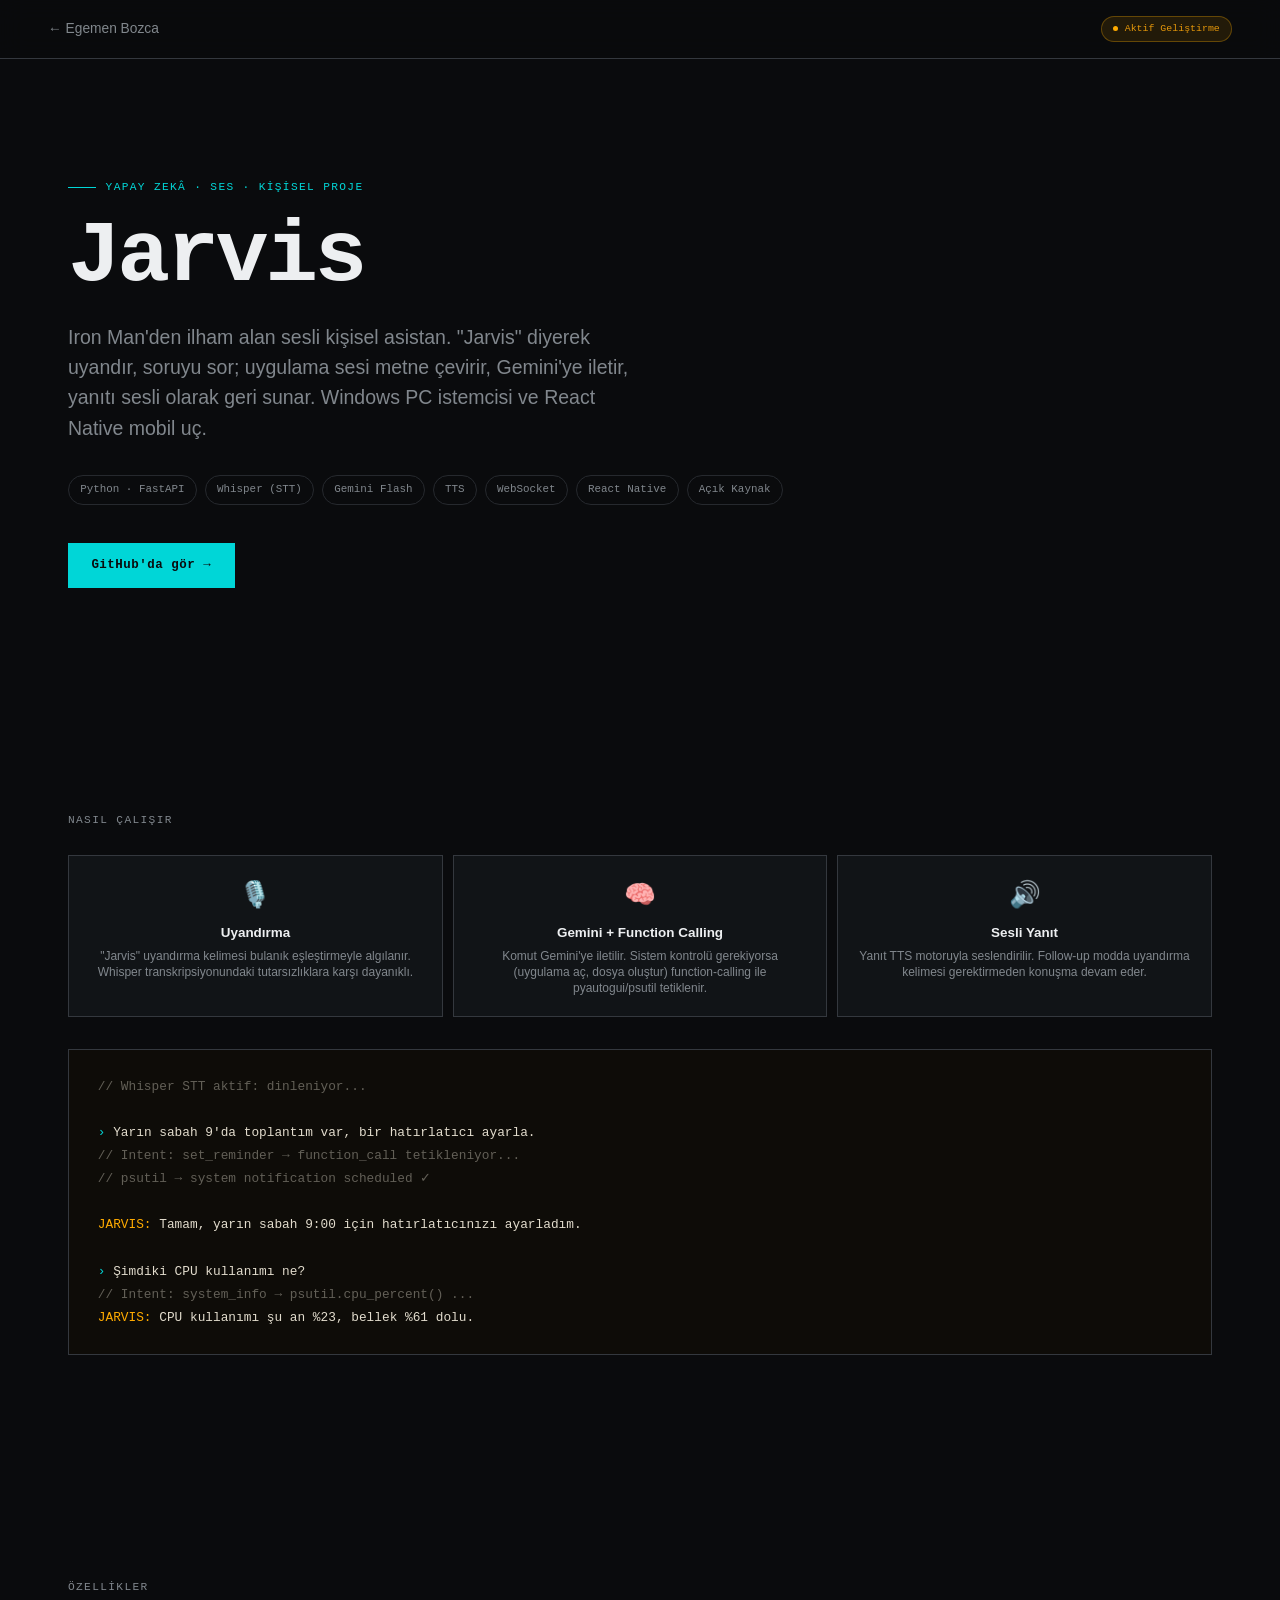
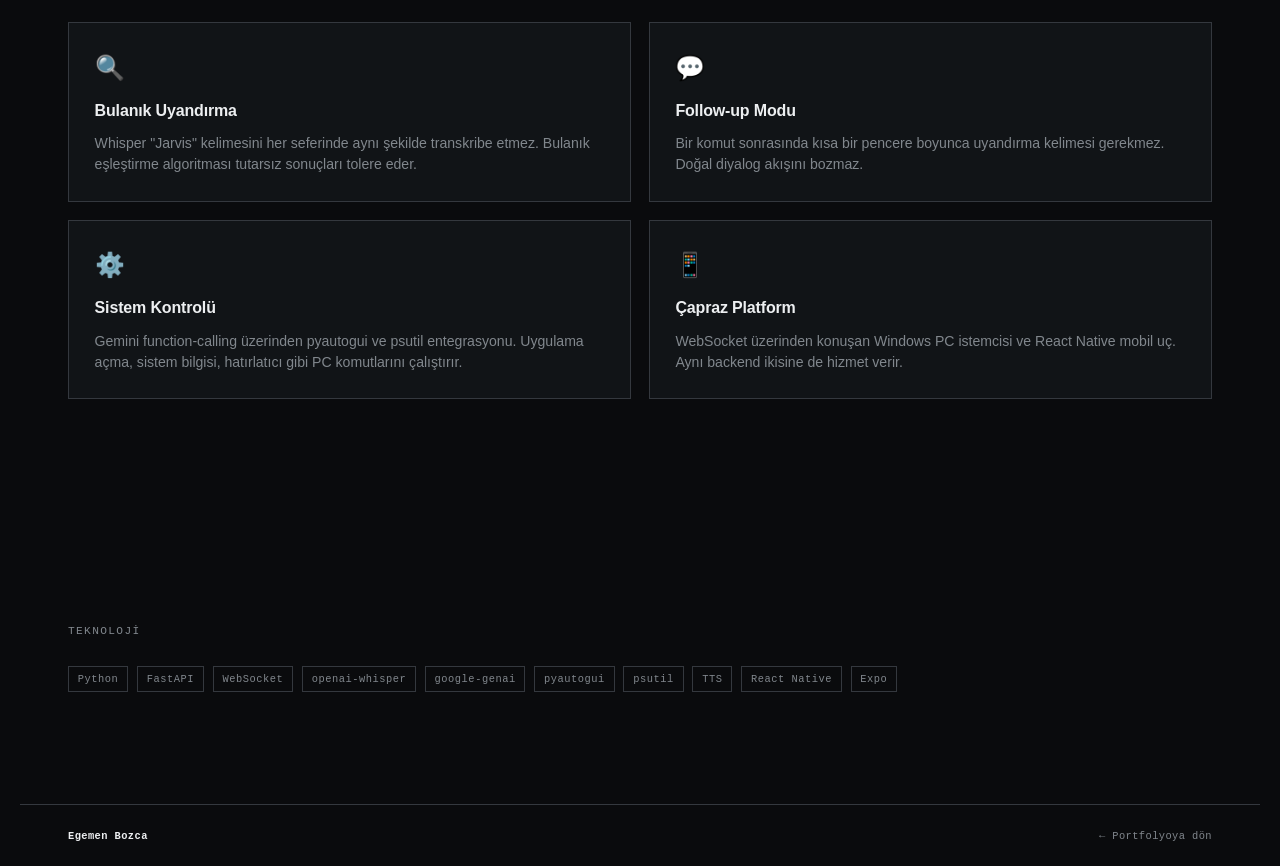
==== projects/jarvis.html @ 1bfddd52 "Rename RAG project to AkademikChatbot, remove em dashes, bump CSS cache - Rename Akilli Danishman to" ====
<!DOCTYPE html>
<html lang="tr">
<head>
<meta charset="UTF-8">
<meta name="viewport" content="width=device-width, initial-scale=1.0">
<title>Jarvis | Egemen Bozca</title>
<meta name="description" content="Iron Man esintili sesli kişisel asistan. Whisper STT, Gemini function-calling, TTS. Python, FastAPI, React Native.">
<link rel="icon" href="data:image/svg+xml,<svg xmlns='http://www.w3.org/2000/svg' viewBox='0 0 100 100'><rect width='100' height='100' rx='22' fill='%23E25A34'/><text x='50' y='72' font-family='system-ui,sans-serif' font-weight='700' font-size='62' fill='white' text-anchor='middle'>E</text></svg>">
<link rel="preconnect" href="https://fonts.googleapis.com">
<link rel="preconnect" href="https://fonts.gstatic.com" crossorigin="">
<link href="https://fonts.googleapis.com/css2?family=Geist:wght@300;400;500;600;700;800&family=Geist+Mono:wght@400;500;600&display=swap" rel="stylesheet">
<link rel="stylesheet" href="../style.css?v=26">
<style>
.cs-nav { display:flex; align-items:center; justify-content:space-between; padding:1rem var(--gutter); border-bottom:1px solid var(--line); position:sticky; top:0; background:color-mix(in srgb,var(--paper) 92%,transparent); backdrop-filter:blur(12px); -webkit-backdrop-filter:blur(12px); z-index:100; }
.cs-back { font-size:0.86rem; font-weight:500; color:var(--ink-2); display:inline-flex; align-items:center; gap:0.4rem; transition:color 0.2s; }
.cs-back:hover { color:var(--accent); }
.cs-title { font-size:clamp(3rem,8vw,5.5rem); font-weight:700; letter-spacing:-0.04em; line-height:0.96; margin-bottom:1.4rem; }
.cs-desc { font-size:clamp(1rem,1.8vw,1.22rem); color:var(--ink-2); max-width:52ch; line-height:1.55; margin-bottom:2rem; }
.cs-meta-row { display:flex; flex-wrap:wrap; gap:0.5rem; margin-bottom:2.4rem; }
.cs-meta-row span { font-family:var(--mono); font-size:0.68rem; padding:0.34rem 0.7rem; border:1px solid var(--line-2); border-radius:99px; color:var(--ink-2); }
.cs-cta { display:flex; flex-wrap:wrap; gap:0.7rem; }
.cs-divider { height:1px; background:var(--line-2); margin:clamp(2.5rem,5vw,4rem) 0; }
.cs-section-label { font-family:var(--mono); font-size:0.7rem; letter-spacing:0.12em; text-transform:uppercase; color:var(--muted); margin-bottom:1.6rem; }
.cs-features { display:grid; grid-template-columns:repeat(2,1fr); gap:1.1rem; }
.cs-feat { background:var(--card); border:1px solid var(--line); border-radius:var(--radius); padding:1.6rem; }
.cs-feat h3 { font-size:1rem; font-weight:600; letter-spacing:-0.01em; margin-bottom:0.6rem; }
.cs-feat p { font-size:0.88rem; color:var(--ink-2); line-height:1.5; }
.cs-feat .fi { font-size:1.5rem; margin-bottom:0.8rem; }
.cs-stack { display:flex; flex-wrap:wrap; gap:0.55rem; }
.cs-badge-wip { display:inline-flex; align-items:center; gap:0.4rem; font-family:var(--mono); font-size:0.62rem; background:rgba(255,171,0,0.1); color:#e5970a; border:1px solid rgba(255,171,0,0.3); border-radius:99px; padding:0.26rem 0.7rem; }
.cs-badge-wip::before { content:""; width:5px; height:5px; border-radius:50%; background:#ffab00; }
.cs-terminal { background:#0e0c08; border:1px solid var(--line); border-radius:var(--radius); padding:1.6rem 1.8rem; font-family:var(--mono); font-size:0.8rem; line-height:1.8; color:#e2dccd; overflow-x:auto; margin-top:1.4rem; }
.cs-terminal .prompt { color:var(--accent); }
.cs-terminal .sys { color:rgba(226,220,205,0.4); }
.cs-terminal .jarvis { color:#ffab00; }
.cs-flow { display:grid; grid-template-columns:repeat(3,1fr); gap:0.6rem; margin-top:1.4rem; position:relative; }
.cs-flow-step { background:var(--card); border:1px solid var(--line); border-radius:var(--radius); padding:1.2rem; text-align:center; }
.cs-flow-step .fi { font-size:1.6rem; margin-bottom:0.5rem; }
.cs-flow-step h4 { font-size:0.84rem; font-weight:600; margin-bottom:0.25rem; }
.cs-flow-step p { font-size:0.75rem; color:var(--ink-2); line-height:1.35; }
.cs-flow-arrow { display:flex; align-items:center; justify-content:center; color:var(--accent); font-size:1.2rem; padding-top:1.5rem; }
@media (max-width:700px) { .cs-features { grid-template-columns:1fr; } .cs-flow { grid-template-columns:1fr; } .cs-flow-arrow { transform:rotate(90deg); } }
</style>
</head>
<body>

<nav class="cs-nav">
  <a href="../index.html" class="cs-back">← Egemen Bozca</a>
  <span class="cs-badge-wip">Aktif Geliştirme</span>
</nav>

<main>
<section class="section wrap" style="padding-top:clamp(4rem,9vw,7rem)">
  <p class="eyebrow" style="font-family:var(--mono);font-size:0.7rem;letter-spacing:0.12em;text-transform:uppercase;color:var(--accent);display:inline-flex;align-items:center;gap:0.6rem;margin-bottom:1.2rem;">
    <span style="width:28px;height:1px;background:var(--accent);display:inline-block;"></span>
    Yapay Zekâ · Ses · Kişisel Proje
  </p>
  <h1 class="cs-title">Jarvis</h1>
  <p class="cs-desc">Iron Man'den ilham alan sesli kişisel asistan. "Jarvis" diyerek uyandır, soruyu sor; uygulama sesi metne çevirir, Gemini'ye iletir, yanıtı sesli olarak geri sunar. Windows PC istemcisi ve React Native mobil uç.</p>
  <div class="cs-meta-row">
    <span>Python · FastAPI</span>
    <span>Whisper (STT)</span>
    <span>Gemini Flash</span>
    <span>TTS</span>
    <span>WebSocket</span>
    <span>React Native</span>
    <span>Açık Kaynak</span>
  </div>
  <div class="cs-cta">
    <a href="https://github.com/Egebo/Jarvis" target="_blank" rel="noopener" class="btn btn--accent">GitHub'da gör <span class="arr">→</span></a>
  </div>
</section>

<section class="section wrap">
  <p class="cs-section-label">Nasıl Çalışır</p>
  <div class="cs-flow">
    <div class="cs-flow-step">
      <div class="fi">🎙️</div>
      <h4>Uyandırma</h4>
      <p>"Jarvis" uyandırma kelimesi bulanık eşleştirmeyle algılanır. Whisper transkripsiyonundaki tutarsızlıklara karşı dayanıklı.</p>
    </div>
    <div class="cs-flow-step">
      <div class="fi">🧠</div>
      <h4>Gemini + Function Calling</h4>
      <p>Komut Gemini'ye iletilir. Sistem kontrolü gerekiyorsa (uygulama aç, dosya oluştur) function-calling ile pyautogui/psutil tetiklenir.</p>
    </div>
    <div class="cs-flow-step">
      <div class="fi">🔊</div>
      <h4>Sesli Yanıt</h4>
      <p>Yanıt TTS motoruyla seslendirilir. Follow-up modda uyandırma kelimesi gerektirmeden konuşma devam eder.</p>
    </div>
  </div>

  <div class="cs-terminal" style="margin-top:2rem">
    <div><span class="sys">// Whisper STT aktif: dinleniyor...</span></div>
    <br>
    <div><span class="prompt">›</span> <span style="color:#e2dccd">Yarın sabah 9'da toplantım var, bir hatırlatıcı ayarla.</span></div>
    <div><span class="sys">// Intent: set_reminder → function_call tetikleniyor...</span></div>
    <div><span class="sys">// psutil → system notification scheduled ✓</span></div>
    <br>
    <div><span class="jarvis">JARVIS:</span> <span style="color:#e2dccd">Tamam, yarın sabah 9:00 için hatırlatıcınızı ayarladım.</span></div>
    <br>
    <div><span class="prompt">›</span> <span style="color:#e2dccd">Şimdiki CPU kullanımı ne?</span></div>
    <div><span class="sys">// Intent: system_info → psutil.cpu_percent() ...</span></div>
    <div><span class="jarvis">JARVIS:</span> <span style="color:#e2dccd">CPU kullanımı şu an %23, bellek %61 dolu.</span></div>
  </div>
</section>

<section class="section wrap">
  <p class="cs-section-label">Özellikler</p>
  <div class="cs-features">
    <div class="cs-feat">
      <div class="fi">🔍</div>
      <h3>Bulanık Uyandırma</h3>
      <p>Whisper "Jarvis" kelimesini her seferinde aynı şekilde transkribe etmez. Bulanık eşleştirme algoritması tutarsız sonuçları tolere eder.</p>
    </div>
    <div class="cs-feat">
      <div class="fi">💬</div>
      <h3>Follow-up Modu</h3>
      <p>Bir komut sonrasında kısa bir pencere boyunca uyandırma kelimesi gerekmez. Doğal diyalog akışını bozmaz.</p>
    </div>
    <div class="cs-feat">
      <div class="fi">⚙️</div>
      <h3>Sistem Kontrolü</h3>
      <p>Gemini function-calling üzerinden pyautogui ve psutil entegrasyonu. Uygulama açma, sistem bilgisi, hatırlatıcı gibi PC komutlarını çalıştırır.</p>
    </div>
    <div class="cs-feat">
      <div class="fi">📱</div>
      <h3>Çapraz Platform</h3>
      <p>WebSocket üzerinden konuşan Windows PC istemcisi ve React Native mobil uç. Aynı backend ikisine de hizmet verir.</p>
    </div>
  </div>
</section>

<section class="section wrap">
  <p class="cs-section-label">Teknoloji</p>
  <div class="cs-stack">
    <span class="tag">Python</span>
    <span class="tag">FastAPI</span>
    <span class="tag">WebSocket</span>
    <span class="tag">openai-whisper</span>
    <span class="tag">google-genai</span>
    <span class="tag">pyautogui</span>
    <span class="tag">psutil</span>
    <span class="tag">TTS</span>
    <span class="tag">React Native</span>
    <span class="tag">Expo</span>
  </div>
</section>
</main>

<footer class="footer wrap">
  <div class="footer-inner">
    <span class="f-brand">Egemen Bozca</span>
    <a href="../index.html" class="to-top">← Portfolyoya dön</a>
  </div>
</footer>
</body>
</html>
---- style.css ----
/* ============================================================
   Egemen Bozca / Portfolio · style.css v2
   Dark terminal · cyan accent · monospace-first
   ============================================================ */

/* ---------- Tokens ---------- */
:root {
  --bg:          oklch(15% 0.005 255);
  --bg-2:        oklch(19% 0.008 255);
  --bg-3:        oklch(22% 0.008 255);
  --fg:          oklch(95% 0.004 255);
  --fg-2:        oklch(62% 0.012 255);
  --line:        oklch(34% 0.012 255);
  --line-2:      oklch(28% 0.010 255);
  --accent:      oklch(78% 0.16 195);
  --accent-dim:  oklch(60% 0.14 195);

  /* Aliases for component compatibility */
  --paper:       var(--bg);
  --paper-2:     var(--bg-2);
  --card:        var(--bg-2);
  --card-2:      var(--bg-3);
  --ink:         var(--fg);
  --ink-2:       var(--fg-2);
  --muted:       var(--fg-2);
  --accent-600:  var(--accent-dim);
  --accent-tint: oklch(22% 0.04 195);
  --accent-wash: oklch(22% 0.06 195 / 0.25);

  --sans:  -apple-system, "Segoe UI", "Helvetica Neue", sans-serif;
  --mono:  ui-monospace, "SF Mono", "JetBrains Mono", "Cascadia Code", Consolas, monospace;
  --gutter:    clamp(1.25rem, 4vw, 3rem);
  --maxw:      1240px;
  --section-y: clamp(4.5rem, 9vw, 7rem);
  --radius:    0px;
  --radius-lg: 0px;
  --ease:      cubic-bezier(0.22, 1, 0.36, 1);
}

/* ---------- Reset ---------- */
*, *::before, *::after { box-sizing: border-box; margin: 0; padding: 0; }
html { font-size: 100%; -webkit-text-size-adjust: 100%; scroll-behavior: smooth; }
body { font-family: var(--sans); background: var(--bg); color: var(--fg); line-height: 1.55; font-weight: 400; -webkit-font-smoothing: antialiased; text-rendering: optimizeLegibility; overflow-x: hidden; }
img, svg { display: block; max-width: 100%; }
a { color: inherit; text-decoration: none; }
button { font: inherit; cursor: pointer; border: none; background: none; color: inherit; }
::selection { background: var(--accent); color: var(--bg); }

/* ---------- Layout ---------- */
.wrap { width: 100%; max-width: var(--maxw); margin-inline: auto; padding-inline: var(--gutter); }
.section { padding-block: var(--section-y); position: relative; }
.section--alt { background: var(--bg-2); }

/* ---------- Type ---------- */
.mono { font-family: var(--mono); font-size: 0.72rem; letter-spacing: 0.12em; text-transform: uppercase; color: var(--fg-2); }
.accent { color: var(--accent); }

/* ---------- Section heads ---------- */
.sec-head { display: flex; align-items: baseline; gap: 1rem; margin-bottom: clamp(2rem, 5vw, 3.2rem); }
.sec-head .idx { display: none; }
.sec-head .rule { display: none; }
.sec-head h2 { font-family: var(--mono); font-size: clamp(1.1rem, 2.4vw, 1.4rem); font-weight: 700; letter-spacing: 0.01em; }

/* ---------- Scroll progress ---------- */
.scroll-prog { position: fixed; top: 0; left: 0; height: 1px; background: var(--accent); width: 0%; z-index: 200; pointer-events: none; }

/* ---------- Custom cursor ---------- */
.c-dot { position: fixed; width: 5px; height: 5px; background: var(--accent); transform: translate(-50%, -50%); pointer-events: none; z-index: 10000; transition: opacity 0.2s; }
.c-ring { position: fixed; width: 28px; height: 28px; border: 1px solid var(--accent); transform: translate(-50%, -50%); pointer-events: none; z-index: 9999; transition: width 0.3s var(--ease), height 0.3s var(--ease), opacity 0.3s; opacity: 0.5; }
.cursor.hover .c-ring { width: 44px; height: 44px; opacity: 0.9; }
body:not(.has-cursor) .cursor { display: none; }

/* ---------- Grain overlay (hidden) ---------- */
.grain-overlay { display: none; }

/* ---------- Buttons ---------- */
.btn { display: inline-flex; align-items: center; gap: 0.5rem; font-family: var(--mono); font-size: 0.78rem; font-weight: 600; letter-spacing: 0.04em; padding: 0.75rem 1.4rem; transition: background 0.15s, color 0.15s, border-color 0.15s; cursor: pointer; border: 1px solid transparent; }
.btn .arr { transition: transform 0.2s var(--ease); }
.btn:hover .arr { transform: translateX(4px); }
.btn--accent { background: var(--accent); color: var(--bg); border-color: var(--accent); }
.btn--accent:hover { background: var(--accent-dim); border-color: var(--accent-dim); }
.btn--ghost { background: transparent; color: var(--fg); border-color: var(--line); }
.btn--ghost:hover { border-color: var(--accent); color: var(--accent); }
.btn--primary { background: transparent; color: var(--fg); border-color: var(--line); font-size: 0.72rem; padding: 0.5rem 1rem; }
.btn--primary:hover { border-color: var(--accent); color: var(--accent); }
.btn--ios { border-color: var(--line); }

/* ---------- Tags ---------- */
.tag { font-family: var(--mono); font-size: 0.65rem; padding: 0.25rem 0.55rem; border: 1px solid var(--line); color: var(--fg-2); letter-spacing: 0.05em; }

/* ============================================================
   NAV
   ============================================================ */
.nav { position: sticky; top: 0; z-index: 100; display: flex; align-items: center; justify-content: space-between; gap: 1.5rem; padding: 0 var(--gutter); height: 56px; background: var(--bg); border-bottom: 1px solid var(--line); transition: border-color 0.3s; }
.nav.scrolled { border-bottom-color: var(--line); }
.brand { font-family: var(--mono); font-size: 0.82rem; font-weight: 700; letter-spacing: 0.01em; display: flex; align-items: center; gap: 0.1em; }
.brand .dot { display: inline-block; width: 5px; height: 5px; background: var(--accent); margin-right: 0.4em; }
.brand .dot::after { display: none; }
.nav-links { display: flex; gap: 1.6rem; }
.nav-links a { font-family: var(--mono); font-size: 0.7rem; color: var(--fg-2); letter-spacing: 0.06em; transition: color 0.15s; display: flex; gap: 0.3em; align-items: center; }
.nav-links a .ix { display: none; }
.nav-links a:hover, .nav-links a.active { color: var(--fg); }
.nav-right { display: flex; align-items: center; gap: 0.8rem; }
.lang-toggle { display: flex; border: 1px solid var(--line); }
.lang-toggle button { font-family: var(--mono); font-size: 0.68rem; padding: 0.28rem 0.55rem; color: var(--fg-2); transition: color 0.15s, background 0.15s; letter-spacing: 0.06em; }
.lang-toggle button.on { background: var(--accent); color: var(--bg); }
.lang-toggle button:hover:not(.on) { color: var(--fg); }

/* ============================================================
   HERO
   ============================================================ */
.hero { position: relative; overflow: hidden; min-height: 100svh; display: flex; flex-direction: column; }
#heroCanvas { position: absolute; inset: 0; width: 100%; height: 100%; opacity: 0.35; }
.coord-label { position: absolute; bottom: 2rem; left: var(--gutter); font-family: var(--mono); font-size: 0.6rem; color: var(--fg-2); letter-spacing: 0.12em; opacity: 0.4; }
.hero > .wrap { flex: 1; display: flex; flex-direction: column; padding-block: clamp(5rem, 12vw, 9rem) clamp(3rem, 6vw, 5rem); position: relative; z-index: 1; }
.hero-grid { display: grid; grid-template-columns: 1fr 1fr; gap: 4rem; align-items: center; flex: 1; }
.hero-eyebrow { display: flex; align-items: center; gap: 0.6rem; margin-bottom: 1.4rem; }
.hero-eyebrow .status-dot { width: 5px; height: 5px; background: var(--accent); flex-shrink: 0; animation: pulse-sq 2.4s ease-in-out infinite; }
@keyframes pulse-sq { 0%,100%{opacity:1} 50%{opacity:0.3} }
.hero-eyebrow .mono { font-size: 0.68rem; }
h1 { font-family: var(--mono); font-size: clamp(2.4rem, 6.5vw, 5.2rem); font-weight: 700; letter-spacing: -0.01em; line-height: 1.06; margin-bottom: 1.4rem; }
h1 .rw-wrap { display: inline-block; }
h1 .light { font-weight: 400; color: var(--fg-2); }
h1 .light::after { content: "_"; color: var(--accent); animation: blink 1.1s steps(2) infinite; margin-left: 0.08em; }
@keyframes blink { 0%,49%{opacity:1} 50%,100%{opacity:0} }
#rotWord { color: var(--accent); }
.hero-sub { font-size: clamp(0.92rem, 1.5vw, 1.06rem); color: var(--fg-2); max-width: 46ch; line-height: 1.65; margin-bottom: 2rem; }
.hero-cta { display: flex; gap: 0.8rem; flex-wrap: wrap; }

/* Hero stats */
.hero-stats { display: grid; grid-template-columns: repeat(4, 1fr); gap: 0; border-top: 1px solid var(--line); margin-top: clamp(3rem, 6vw, 5rem); }
.stat { padding: 1.4rem 0; border-right: 1px solid var(--line); padding-right: 1.4rem; padding-left: 1.4rem; }
.stat:last-child { border-right: none; }
.stat .num { font-family: var(--mono); font-size: clamp(1.6rem, 3.5vw, 2.4rem); font-weight: 700; color: var(--fg); line-height: 1; margin-bottom: 0.4rem; }
.stat .num .suf { font-size: 0.6em; color: var(--accent); }
.stat .lbl { font-family: var(--mono); font-size: 0.62rem; color: var(--fg-2); line-height: 1.4; letter-spacing: 0.03em; }

/* Hero visual & phone */
.hero-visual { position: relative; display: grid; place-items: center; }
.chip { display: none; }
.phone { width: clamp(180px, 20vw, 220px); aspect-ratio: 9/19; background: var(--bg-2); border: 1px solid var(--line); padding: 8px; position: relative; }
.phone:hover { border-color: var(--accent); }
.phone-screen { width: 100%; height: 100%; overflow: hidden; position: relative; background: var(--bg-3); }
.phone-screen .phone-shot { width: 100%; height: calc(100% + 2.6rem); margin-top: -2.6rem; object-fit: cover; object-position: top center; }
.phone-notch { position: absolute; top: 8px; left: 50%; transform: translateX(-50%); width: 30%; height: 14px; background: var(--bg-2); z-index: 3; }

/* ============================================================
   MARQUEE
   ============================================================ */
.marquee-band { overflow: hidden; border-top: 1px solid var(--line); border-bottom: 1px solid var(--line); background: var(--bg); padding: 0.7rem 0; }
.marquee-track { display: flex; width: max-content; animation: marquee 28s linear infinite; }
@keyframes marquee { from{transform:translateX(0)} to{transform:translateX(-50%)} }
.marquee-item { display: flex; align-items: center; white-space: nowrap; }
.marquee-item .ms { font-family: var(--mono); font-size: 0.65rem; color: var(--fg-2); letter-spacing: 0.08em; padding: 0 1rem; }
.marquee-item .mx { color: var(--accent); font-family: var(--mono); font-size: 0.6rem; }

/* ============================================================
   ABOUT
   ============================================================ */
.about-grid { display: grid; grid-template-columns: 1fr 1fr; gap: clamp(2rem, 5vw, 4rem); align-items: start; }
.about-lead { font-size: clamp(1rem, 1.8vw, 1.2rem); line-height: 1.7; margin-bottom: 1.4rem; }
.about-lead strong { color: var(--fg); font-weight: 600; }
.about-body { font-size: 0.96rem; color: var(--fg-2); line-height: 1.7; }
.meta-list { border: 1px solid var(--line); }
.meta-row { display: flex; justify-content: space-between; gap: 1rem; padding: 0.9rem 1.1rem; border-bottom: 1px solid var(--line); font-family: var(--mono); font-size: 0.7rem; }
.meta-row:last-child { border-bottom: none; }
.meta-row .k { color: var(--fg-2); text-transform: uppercase; letter-spacing: 0.07em; flex-shrink: 0; }
.meta-row .v { color: var(--fg); text-align: right; display: flex; flex-direction: column; gap: 0.2rem; }
.meta-row small { color: var(--fg-2); font-size: 0.88em; }

/* ============================================================
   MANIFESTO
   ============================================================ */
.manifesto { padding-block: clamp(4rem, 9vw, 7rem); background: var(--bg); border-top: 1px solid var(--line); border-bottom: 1px solid var(--line); position: relative; overflow: hidden; }
.mf-bg-num { display: none; }
.mf-lines { display: flex; flex-direction: column; gap: 0.5rem; margin-bottom: 2rem; }
.mf-line { font-family: var(--mono); font-size: clamp(1.6rem, 4.5vw, 3.4rem); font-weight: 700; color: var(--line); transition: color 0.4s; letter-spacing: -0.01em; }
.mf-line.lit { color: var(--fg); }
.mf-coda { font-family: var(--mono); font-size: clamp(0.82rem, 1.4vw, 1rem); color: var(--fg-2); opacity: 0; transition: opacity 0.6s; }
.mf-coda.lit { opacity: 1; color: var(--accent); }

/* ============================================================
   SKILLS
   ============================================================ */
.skill-block { display: flex; gap: clamp(1.5rem, 4vw, 3rem); align-items: start; padding: 1.6rem 0; border-bottom: 1px solid var(--line); }
.skill-block:first-of-type { border-top: 1px solid var(--line); }
.skill-block > div:first-child { flex: 0 0 180px; }
.sb-num { font-family: var(--mono); font-size: 0.62rem; color: var(--fg-2); letter-spacing: 0.08em; display: block; margin-bottom: 0.4rem; }
.sb-title { font-family: var(--mono); font-size: 0.88rem; font-weight: 600; color: var(--accent); letter-spacing: 0.02em; }
.tags { display: flex; flex-wrap: wrap; gap: 0.4rem; padding-top: 0.2rem; }
.tags .tag { font-size: 0.68rem; padding: 0.32rem 0.7rem; color: var(--fg-2); border-color: var(--line); }

/* ============================================================
   ACHIEVEMENTS
   ============================================================ */
.ach-grid { display: flex; flex-direction: column; border-top: 1px solid var(--line); }
.ach-card { display: grid; grid-template-columns: 60px 1fr 2fr; gap: 1.5rem; align-items: start; padding: 1.6rem 0; border-bottom: 1px solid var(--line); background: none; box-shadow: none; }
.ach-card:hover { background: var(--bg-2); }
.ach-year { font-family: var(--mono); font-size: 0.62rem; color: var(--fg-2); grid-column: 1; padding-top: 0.2rem; }
.ach-rank { display: none; }
.ach-medal { font-family: var(--mono); font-size: 1.1rem; font-weight: 700; color: var(--accent); grid-column: 2; line-height: 1; }
.ach-medal .sm { font-size: 0.55em; color: var(--fg-2); margin-left: 0.2em; }
.ach-card h3 { grid-column: 2; font-family: var(--mono); font-size: 0.88rem; font-weight: 600; margin-top: 0.4rem; }
.ach-card p { grid-column: 3; grid-row: 1 / 3; font-size: 0.88rem; color: var(--fg-2); line-height: 1.6; padding-top: 0.2rem; }

/* ============================================================
   PROJECTS: FEATURED
   ============================================================ */
.featured { display: grid; grid-template-columns: 1fr 1fr; gap: 0; border: 1px solid var(--line); margin-bottom: 1.2rem; }
.f-copy { padding: clamp(2rem, 4vw, 3rem); display: flex; flex-direction: column; justify-content: center; gap: 1rem; border-right: 1px solid var(--line); }
.f-tag { font-family: var(--mono); font-size: 0.64rem; color: var(--accent); letter-spacing: 0.1em; text-transform: uppercase; display: flex; align-items: center; gap: 0.5rem; }
.f-tag .status-dot { width: 5px; height: 5px; background: var(--accent); flex-shrink: 0; animation: pulse-sq 2.4s ease-in-out infinite; }
.f-copy h3 { font-family: var(--mono); font-size: clamp(1.4rem, 3vw, 2rem); font-weight: 700; line-height: 1.1; }
.f-copy p { font-size: 0.92rem; color: var(--fg-2); line-height: 1.65; }
.f-meta { display: flex; flex-wrap: wrap; gap: 0.4rem; }
.f-meta span { font-family: var(--mono); font-size: 0.62rem; color: var(--fg-2); padding: 0.2rem 0.5rem; border: 1px solid var(--line); }
.f-cta-row { display: flex; flex-wrap: wrap; gap: 0.6rem; margin-top: 0.4rem; }
.f-visual { min-height: 240px; overflow: hidden; position: relative; display: flex; align-items: stretch; gap: 1px; padding: 0; background: var(--bg-3); }
.f-visual .f-shot { flex: 1; width: auto; height: 100%; aspect-ratio: unset; object-fit: cover; object-position: center 35%; }

/* ============================================================
   PROJECTS: GRID
   ============================================================ */
.proj-grid { display: grid; grid-template-columns: repeat(2, 1fr); gap: 1px; background: var(--line); border: 1px solid var(--line); }
.proj-card { background: var(--bg); display: flex; flex-direction: column; text-decoration: none; color: inherit; transition: background 0.2s; cursor: pointer; }
.proj-card:hover { background: var(--bg-2); }
.proj-thumb { aspect-ratio: 4/3; background: var(--bg-2); position: relative; overflow: hidden; display: grid; place-items: center; }
.proj-thumb--code { background: var(--bg); border-bottom: 1px solid var(--line); }
.proj-thumb--code::after { content: "RAG"; font-family: var(--mono); font-size: clamp(1.4rem, 3vw, 2.2rem); font-weight: 700; color: var(--accent); opacity: 0.18; letter-spacing: 0.12em; }
.proj-thumb--voice { background: var(--bg); border-bottom: 1px solid var(--line); }
.proj-thumb--voice::after { content: "STT→LLM→TTS"; font-family: var(--mono); font-size: clamp(0.7rem, 1.4vw, 1rem); font-weight: 700; color: var(--accent); opacity: 0.18; letter-spacing: 0.08em; }
.has-thumb .thumb-img { width: 100%; height: 100%; display: block; }
.proj-body { padding: 1.2rem 1.4rem; display: flex; flex-direction: column; gap: 0.5rem; flex: 1; }
.proj-meta { display: flex; align-items: center; justify-content: space-between; }
.proj-num { font-family: var(--mono); font-size: 0.58rem; color: var(--accent); letter-spacing: 0.08em; }
.proj-type-tag { font-family: var(--mono); font-size: 0.58rem; color: var(--fg-2); text-transform: uppercase; letter-spacing: 0.1em; }
.proj-body h4 { font-family: var(--mono); font-size: 0.96rem; font-weight: 600; display: flex; align-items: center; gap: 0.4rem; }
.proj-body .pa { color: var(--accent); font-size: 0.8em; }
.proj-body p { font-size: 0.84rem; color: var(--fg-2); line-height: 1.55; flex: 1; }
.proj-body .pstack { display: flex; flex-wrap: wrap; gap: 0.3rem; }
.proj-body .pstack span { font-family: var(--mono); font-size: 0.6rem; color: var(--fg-2); padding: 0.18rem 0.4rem; border: 1px solid var(--line-2); }
.proj-live-btn { display: inline-flex; align-items: center; gap: 0.3rem; font-family: var(--mono); font-size: 0.62rem; color: var(--accent); margin-top: 0.5rem; transition: opacity 0.2s; }
.proj-live-btn:hover { opacity: 0.7; }

/* Wide card */
.proj-card--wide { grid-column: 1 / -1; flex-direction: row; background: var(--bg); }
.proj-card--wide .proj-thumb { width: 340px; flex-shrink: 0; aspect-ratio: unset; min-height: 220px; }
.proj-card--wide .proj-body { padding: clamp(1.4rem, 3vw, 2rem) clamp(1.4rem, 3vw, 2.2rem); justify-content: center; }

/* Live badges */
.live { position: absolute; bottom: 0.7rem; left: 0.7rem; font-family: var(--mono); font-size: 0.58rem; background: var(--bg); border: 1px solid var(--line); color: var(--fg-2); padding: 0.22rem 0.5rem; display: flex; align-items: center; gap: 0.35rem; letter-spacing: 0.06em; z-index: 2; }
.live .ld { width: 5px; height: 5px; background: var(--accent); flex-shrink: 0; }
.live.status { background: var(--bg); color: var(--fg-2); }

/* ============================================================
   EXPERIENCE / TIMELINE
   ============================================================ */
.timeline { display: flex; flex-direction: column; border-left: 1px solid var(--line); margin-left: 6px; }
.tl-item { display: flex; gap: 1.6rem; padding: 0 0 2.4rem 2rem; position: relative; }
.tl-item::before { content: ""; position: absolute; left: -5px; top: 4px; width: 9px; height: 9px; background: var(--accent); }
.tl-when { font-family: var(--mono); font-size: 0.62rem; color: var(--accent); letter-spacing: 0.06em; flex-shrink: 0; padding-top: 0.15rem; min-width: 110px; }
.tl-body { flex: 1; }
.tl-kind { font-family: var(--mono); font-size: 0.6rem; color: var(--fg-2); text-transform: uppercase; letter-spacing: 0.1em; display: inline-block; margin-bottom: 0.35rem; }
.tl-body .role { font-family: var(--mono); font-size: 0.92rem; font-weight: 600; margin-bottom: 0.2rem; }
.tl-body .org { font-family: var(--mono); font-size: 0.72rem; color: var(--accent); margin-bottom: 0.5rem; }
.tl-body .desc { font-size: 0.88rem; color: var(--fg-2); line-height: 1.6; }

/* ============================================================
   CONTACT
   ============================================================ */
.contact-grid { display: grid; grid-template-columns: 1fr 1fr; gap: clamp(2rem, 5vw, 4rem); align-items: start; }
.social-list { display: flex; flex-direction: column; border: 1px solid var(--line); }
.social { display: flex; align-items: center; justify-content: space-between; padding: 1rem 1.2rem; border-bottom: 1px solid var(--line); text-decoration: none; color: var(--fg); font-family: var(--mono); font-size: 0.78rem; background: none; cursor: pointer; transition: background 0.15s; width: 100%; text-align: left; }
.social:last-child { border-bottom: none; }
.social:hover { background: var(--bg-2); color: var(--accent); }
.social .s-left { display: flex; align-items: center; gap: 0.8rem; }
.social .s-ic { display: inline-flex; align-items: center; justify-content: center; width: 28px; height: 28px; background: var(--bg-3); border: 1px solid var(--line); font-size: 0.65rem; color: var(--fg-2); flex-shrink: 0; }
.social .s-name { font-size: 0.72rem; font-weight: 600; display: block; }
.social .s-handle { font-size: 0.65rem; color: var(--fg-2); }
.social .s-arr { color: var(--accent); transition: transform 0.2s var(--ease); }
.social:hover .s-arr { transform: translateX(4px) translateY(-4px); }

/* Form */
.form { display: flex; flex-direction: column; gap: 0.8rem; }
.form-fields { display: flex; flex-direction: column; gap: 0.8rem; }
.field { display: flex; flex-direction: column; gap: 0.35rem; }
.field label { font-family: var(--mono); font-size: 0.65rem; color: var(--fg-2); letter-spacing: 0.06em; text-transform: uppercase; }
.field input, .field textarea { background: transparent; border: 1px solid var(--line); color: var(--fg); padding: 0.7rem 0.9rem; font-size: 0.9rem; font-family: var(--sans); transition: border-color 0.2s; }
.field input:focus, .field textarea:focus { outline: none; border-color: var(--accent); }
.field input::placeholder, .field textarea::placeholder { color: var(--fg-2); opacity: 0.5; }
.field textarea { resize: vertical; min-height: 100px; }
.form-error-msg { font-family: var(--mono); font-size: 0.7rem; color: #f87171; display: none; }
.form-error-msg.show { display: block; }
.form-success { display: none; flex-direction: column; align-items: center; gap: 0.8rem; padding: 3rem; border: 1px solid var(--line); text-align: center; }
.form-success.show { display: flex; }
.form-success .check { font-family: var(--mono); font-size: 2rem; color: var(--accent); }
.form-success h3 { font-family: var(--mono); font-size: 1rem; }

/* ============================================================
   FOOTER
   ============================================================ */
.footer { border-top: 1px solid var(--line); }
.footer-inner { display: flex; align-items: center; justify-content: space-between; flex-wrap: wrap; gap: 0.8rem; padding-block: 1.4rem; font-family: var(--mono); font-size: 0.65rem; color: var(--fg-2); letter-spacing: 0.04em; }
.f-brand { color: var(--fg); font-weight: 600; }
.f-meta { color: var(--fg-2); }
.to-top { color: var(--fg-2); transition: color 0.15s; }
.to-top:hover { color: var(--accent); }

/* ============================================================
   HERO CHIPS (hidden in new design)
   ============================================================ */
.chip { display: none; }

/* ============================================================
   SCROLL REVEAL
   ============================================================ */
@keyframes rise { from{opacity:0;transform:translateY(16px)} to{opacity:1;transform:none} }
.reveal { opacity: 0; animation: rise 0.55s var(--ease) both; }
.reveal[data-d="1"] { animation-delay: 0.08s; }
.reveal[data-d="2"] { animation-delay: 0.16s; }
.reveal[data-d="3"] { animation-delay: 0.24s; }
.reveal[data-d="4"] { animation-delay: 0.32s; }

/* ============================================================
   RESPONSIVE
   ============================================================ */
@media (max-width: 900px) {
  .hero-grid { grid-template-columns: 1fr; gap: 2.5rem; }
  .hero-visual { order: -1; }
  .featured { grid-template-columns: 1fr; }
  .featured .f-copy { border-right: none; border-bottom: 1px solid var(--line); }
  .featured .f-visual { order: -1; min-height: 180px; }
  .about-grid { grid-template-columns: 1fr; }
  .contact-grid { grid-template-columns: 1fr; }
  .hero-stats { grid-template-columns: repeat(2, 1fr); }
  .stat:nth-child(2) { border-right: none; }
  .stat:nth-child(3) { border-top: 1px solid var(--line); }
  .ach-card { grid-template-columns: 40px 1fr; }
  .ach-card p { grid-column: 1 / -1; grid-row: auto; }
}
@media (max-width: 680px) {
  .proj-grid { grid-template-columns: 1fr; }
  .proj-card--wide { flex-direction: column; }
  .proj-card--wide .proj-thumb { width: 100%; min-height: 0; aspect-ratio: 4/3; }
  .nav-links { display: none; }
  .hero-stats { grid-template-columns: repeat(2, 1fr); }
}

/* ============================================================
   REDUCED MOTION
   ============================================================ */
@media (prefers-reduced-motion: reduce) {
  .reveal { animation: none; opacity: 1; }
  .status-dot, .mf-line, .marquee-track { animation: none; }
}
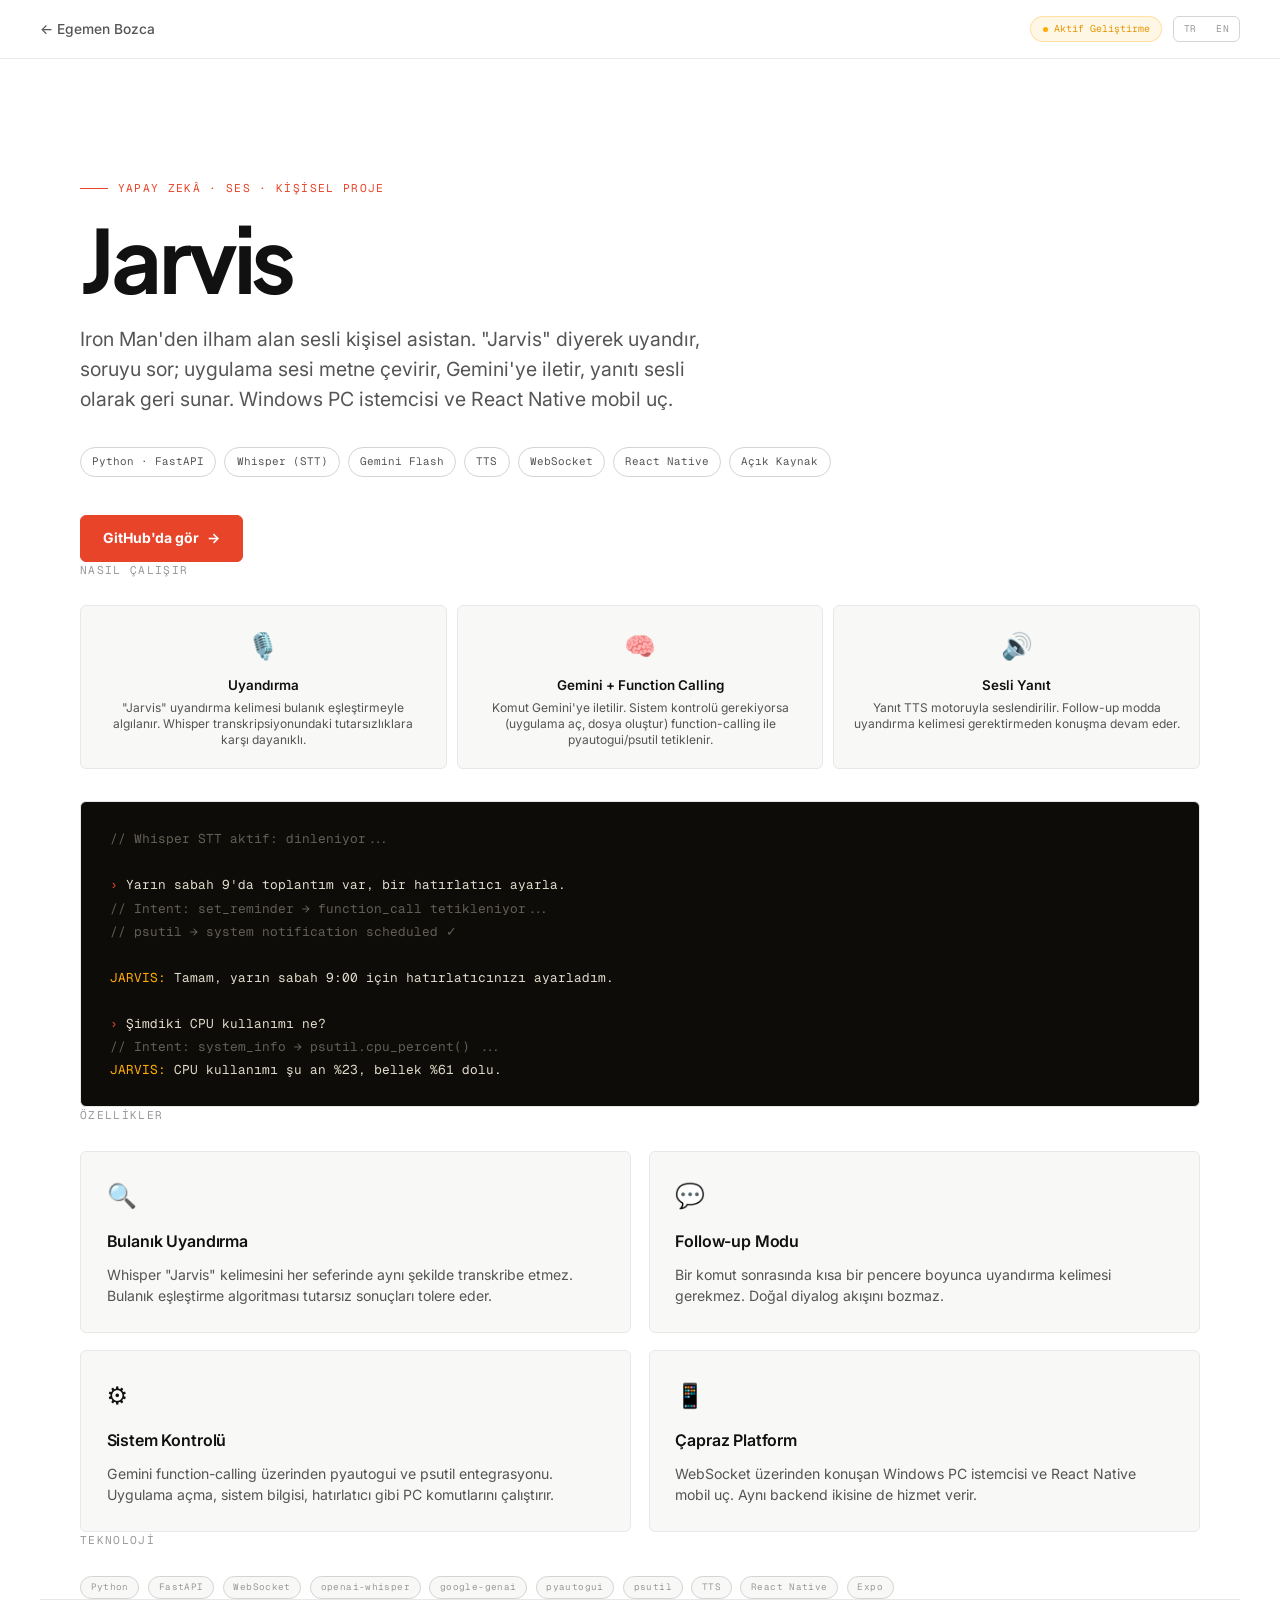
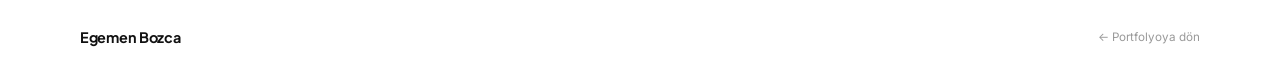
==== commit aa5ff2bb: "fix: remove section labels, dark App Store btn, case study i18n - Remove 5 section-label number span" ====
--- a/projects/jarvis.html
+++ b/projects/jarvis.html
@@ -5,26 +5,27 @@
 <meta name="viewport" content="width=device-width, initial-scale=1.0">
 <title>Jarvis | Egemen Bozca</title>
 <meta name="description" content="Iron Man esintili sesli kişisel asistan. Whisper STT, Gemini function-calling, TTS. Python, FastAPI, React Native.">
-<link rel="icon" href="data:image/svg+xml,<svg xmlns='http://www.w3.org/2000/svg' viewBox='0 0 100 100'><rect width='100' height='100' rx='22' fill='%23E25A34'/><text x='50' y='72' font-family='system-ui,sans-serif' font-weight='700' font-size='62' fill='white' text-anchor='middle'>E</text></svg>">
+<link rel="icon" href="data:image/svg+xml,<svg xmlns='http://www.w3.org/2000/svg' viewBox='0 0 100 100'><rect width='100' height='100' rx='22' fill='%23E8442A'/><text x='50' y='72' font-family='system-ui,sans-serif' font-weight='700' font-size='62' fill='white' text-anchor='middle'>E</text></svg>">
 <link rel="preconnect" href="https://fonts.googleapis.com">
 <link rel="preconnect" href="https://fonts.gstatic.com" crossorigin="">
-<link href="https://fonts.googleapis.com/css2?family=Geist:wght@300;400;500;600;700;800&family=Geist+Mono:wght@400;500;600&display=swap" rel="stylesheet">
-<link rel="stylesheet" href="../style.css?v=26">
+<link href="https://fonts.googleapis.com/css2?family=Plus+Jakarta+Sans:wght@700;800&family=Inter:wght@400;500;600&family=Geist+Mono:wght@400;500&display=swap" rel="stylesheet">
+<link rel="stylesheet" href="../style.css?v=32">
 <style>
-.cs-nav { display:flex; align-items:center; justify-content:space-between; padding:1rem var(--gutter); border-bottom:1px solid var(--line); position:sticky; top:0; background:color-mix(in srgb,var(--paper) 92%,transparent); backdrop-filter:blur(12px); -webkit-backdrop-filter:blur(12px); z-index:100; }
-.cs-back { font-size:0.86rem; font-weight:500; color:var(--ink-2); display:inline-flex; align-items:center; gap:0.4rem; transition:color 0.2s; }
+.cs-nav { display:flex; align-items:center; justify-content:space-between; padding:1rem var(--gutter); border-bottom:1px solid var(--line); position:sticky; top:0; background:color-mix(in srgb,var(--bg) 92%,transparent); backdrop-filter:blur(12px); -webkit-backdrop-filter:blur(12px); z-index:100; }
+.cs-nav-right { display:flex; align-items:center; gap:0.7rem; }
+.cs-back { font-size:0.86rem; font-weight:500; color:var(--fg-2); display:inline-flex; align-items:center; gap:0.4rem; transition:color 0.2s; }
 .cs-back:hover { color:var(--accent); }
 .cs-title { font-size:clamp(3rem,8vw,5.5rem); font-weight:700; letter-spacing:-0.04em; line-height:0.96; margin-bottom:1.4rem; }
-.cs-desc { font-size:clamp(1rem,1.8vw,1.22rem); color:var(--ink-2); max-width:52ch; line-height:1.55; margin-bottom:2rem; }
+.cs-desc { font-size:clamp(1rem,1.8vw,1.22rem); color:var(--fg-2); max-width:52ch; line-height:1.55; margin-bottom:2rem; }
 .cs-meta-row { display:flex; flex-wrap:wrap; gap:0.5rem; margin-bottom:2.4rem; }
-.cs-meta-row span { font-family:var(--mono); font-size:0.68rem; padding:0.34rem 0.7rem; border:1px solid var(--line-2); border-radius:99px; color:var(--ink-2); }
+.cs-meta-row span { font-family:var(--mono); font-size:0.68rem; padding:0.34rem 0.7rem; border:1px solid var(--line-2); border-radius:99px; color:var(--fg-2); }
 .cs-cta { display:flex; flex-wrap:wrap; gap:0.7rem; }
 .cs-divider { height:1px; background:var(--line-2); margin:clamp(2.5rem,5vw,4rem) 0; }
-.cs-section-label { font-family:var(--mono); font-size:0.7rem; letter-spacing:0.12em; text-transform:uppercase; color:var(--muted); margin-bottom:1.6rem; }
+.cs-section-label { font-family:var(--mono); font-size:0.7rem; letter-spacing:0.12em; text-transform:uppercase; color:var(--fg-3); margin-bottom:1.6rem; }
 .cs-features { display:grid; grid-template-columns:repeat(2,1fr); gap:1.1rem; }
-.cs-feat { background:var(--card); border:1px solid var(--line); border-radius:var(--radius); padding:1.6rem; }
+.cs-feat { background:var(--bg-2); border:1px solid var(--line); border-radius:var(--radius); padding:1.6rem; }
 .cs-feat h3 { font-size:1rem; font-weight:600; letter-spacing:-0.01em; margin-bottom:0.6rem; }
-.cs-feat p { font-size:0.88rem; color:var(--ink-2); line-height:1.5; }
+.cs-feat p { font-size:0.88rem; color:var(--fg-2); line-height:1.5; }
 .cs-feat .fi { font-size:1.5rem; margin-bottom:0.8rem; }
 .cs-stack { display:flex; flex-wrap:wrap; gap:0.55rem; }
 .cs-badge-wip { display:inline-flex; align-items:center; gap:0.4rem; font-family:var(--mono); font-size:0.62rem; background:rgba(255,171,0,0.1); color:#e5970a; border:1px solid rgba(255,171,0,0.3); border-radius:99px; padding:0.26rem 0.7rem; }
@@ -34,10 +35,10 @@
 .cs-terminal .sys { color:rgba(226,220,205,0.4); }
 .cs-terminal .jarvis { color:#ffab00; }
 .cs-flow { display:grid; grid-template-columns:repeat(3,1fr); gap:0.6rem; margin-top:1.4rem; position:relative; }
-.cs-flow-step { background:var(--card); border:1px solid var(--line); border-radius:var(--radius); padding:1.2rem; text-align:center; }
+.cs-flow-step { background:var(--bg-2); border:1px solid var(--line); border-radius:var(--radius); padding:1.2rem; text-align:center; }
 .cs-flow-step .fi { font-size:1.6rem; margin-bottom:0.5rem; }
 .cs-flow-step h4 { font-size:0.84rem; font-weight:600; margin-bottom:0.25rem; }
-.cs-flow-step p { font-size:0.75rem; color:var(--ink-2); line-height:1.35; }
+.cs-flow-step p { font-size:0.75rem; color:var(--fg-2); line-height:1.35; }
 .cs-flow-arrow { display:flex; align-items:center; justify-content:center; color:var(--accent); font-size:1.2rem; padding-top:1.5rem; }
 @media (max-width:700px) { .cs-features { grid-template-columns:1fr; } .cs-flow { grid-template-columns:1fr; } .cs-flow-arrow { transform:rotate(90deg); } }
 </style>
@@ -46,17 +47,20 @@
 
 <nav class="cs-nav">
   <a href="../index.html" class="cs-back">← Egemen Bozca</a>
-  <span class="cs-badge-wip">Aktif Geliştirme</span>
+  <div class="cs-nav-right">
+    <span class="cs-badge-wip" data-i18n="jarvis.badge">Aktif Geliştirme</span>
+    <div class="cs-lang"><button class="cs-lang-btn" data-lang="tr">TR</button><button class="cs-lang-btn" data-lang="en">EN</button></div>
+  </div>
 </nav>
 
 <main>
 <section class="section wrap" style="padding-top:clamp(4rem,9vw,7rem)">
   <p class="eyebrow" style="font-family:var(--mono);font-size:0.7rem;letter-spacing:0.12em;text-transform:uppercase;color:var(--accent);display:inline-flex;align-items:center;gap:0.6rem;margin-bottom:1.2rem;">
-    <span style="width:28px;height:1px;background:var(--accent);display:inline-block;"></span>
-    Yapay Zekâ · Ses · Kişisel Proje
+    <span style="width:28px;height:1px;background:var(--accent);display:inline-block;flex-shrink:0"></span>
+    <span data-i18n="jarvis.eyebrow">Yapay Zekâ · Ses · Kişisel Proje</span>
   </p>
   <h1 class="cs-title">Jarvis</h1>
-  <p class="cs-desc">Iron Man'den ilham alan sesli kişisel asistan. "Jarvis" diyerek uyandır, soruyu sor; uygulama sesi metne çevirir, Gemini'ye iletir, yanıtı sesli olarak geri sunar. Windows PC istemcisi ve React Native mobil uç.</p>
+  <p class="cs-desc" data-i18n="jarvis.desc">Iron Man'den ilham alan sesli kişisel asistan. "Jarvis" diyerek uyandır, soruyu sor; uygulama sesi metne çevirir, Gemini'ye iletir, yanıtı sesli olarak geri sunar. Windows PC istemcisi ve React Native mobil uç.</p>
   <div class="cs-meta-row">
     <span>Python · FastAPI</span>
     <span>Whisper (STT)</span>
@@ -67,27 +71,27 @@
     <span>Açık Kaynak</span>
   </div>
   <div class="cs-cta">
-    <a href="https://github.com/Egebo/Jarvis" target="_blank" rel="noopener" class="btn btn--accent">GitHub'da gör <span class="arr">→</span></a>
+    <a href="https://github.com/Egebo/Jarvis" target="_blank" rel="noopener" class="btn btn--accent"><span data-i18n="jarvis.cta">GitHub'da gör</span> <span class="arr">→</span></a>
   </div>
 </section>
 
 <section class="section wrap">
-  <p class="cs-section-label">Nasıl Çalışır</p>
+  <p class="cs-section-label" data-i18n="label.how">Nasıl Çalışır</p>
   <div class="cs-flow">
     <div class="cs-flow-step">
       <div class="fi">🎙️</div>
-      <h4>Uyandırma</h4>
-      <p>"Jarvis" uyandırma kelimesi bulanık eşleştirmeyle algılanır. Whisper transkripsiyonundaki tutarsızlıklara karşı dayanıklı.</p>
+      <h4 data-i18n="jarvis.how.1.title">Uyandırma</h4>
+      <p data-i18n="jarvis.how.1.desc">"Jarvis" uyandırma kelimesi bulanık eşleştirmeyle algılanır. Whisper transkripsiyonundaki tutarsızlıklara karşı dayanıklı.</p>
     </div>
     <div class="cs-flow-step">
       <div class="fi">🧠</div>
-      <h4>Gemini + Function Calling</h4>
-      <p>Komut Gemini'ye iletilir. Sistem kontrolü gerekiyorsa (uygulama aç, dosya oluştur) function-calling ile pyautogui/psutil tetiklenir.</p>
+      <h4 data-i18n="jarvis.how.2.title">Gemini + Function Calling</h4>
+      <p data-i18n="jarvis.how.2.desc">Komut Gemini'ye iletilir. Sistem kontrolü gerekiyorsa (uygulama aç, dosya oluştur) function-calling ile pyautogui/psutil tetiklenir.</p>
     </div>
     <div class="cs-flow-step">
       <div class="fi">🔊</div>
-      <h4>Sesli Yanıt</h4>
-      <p>Yanıt TTS motoruyla seslendirilir. Follow-up modda uyandırma kelimesi gerektirmeden konuşma devam eder.</p>
+      <h4 data-i18n="jarvis.how.3.title">Sesli Yanıt</h4>
+      <p data-i18n="jarvis.how.3.desc">Yanıt TTS motoruyla seslendirilir. Follow-up modda uyandırma kelimesi gerektirmeden konuşma devam eder.</p>
     </div>
   </div>
 
@@ -107,33 +111,33 @@
 </section>
 
 <section class="section wrap">
-  <p class="cs-section-label">Özellikler</p>
+  <p class="cs-section-label" data-i18n="label.features">Özellikler</p>
   <div class="cs-features">
     <div class="cs-feat">
       <div class="fi">🔍</div>
-      <h3>Bulanık Uyandırma</h3>
-      <p>Whisper "Jarvis" kelimesini her seferinde aynı şekilde transkribe etmez. Bulanık eşleştirme algoritması tutarsız sonuçları tolere eder.</p>
+      <h3 data-i18n="jarvis.feat.1.title">Bulanık Uyandırma</h3>
+      <p data-i18n="jarvis.feat.1.desc">Whisper "Jarvis" kelimesini her seferinde aynı şekilde transkribe etmez. Bulanık eşleştirme algoritması tutarsız sonuçları tolere eder.</p>
     </div>
     <div class="cs-feat">
       <div class="fi">💬</div>
-      <h3>Follow-up Modu</h3>
-      <p>Bir komut sonrasında kısa bir pencere boyunca uyandırma kelimesi gerekmez. Doğal diyalog akışını bozmaz.</p>
+      <h3 data-i18n="jarvis.feat.2.title">Follow-up Modu</h3>
+      <p data-i18n="jarvis.feat.2.desc">Bir komut sonrasında kısa bir pencere boyunca uyandırma kelimesi gerekmez. Doğal diyalog akışını bozmaz.</p>
     </div>
     <div class="cs-feat">
       <div class="fi">⚙️</div>
-      <h3>Sistem Kontrolü</h3>
-      <p>Gemini function-calling üzerinden pyautogui ve psutil entegrasyonu. Uygulama açma, sistem bilgisi, hatırlatıcı gibi PC komutlarını çalıştırır.</p>
+      <h3 data-i18n="jarvis.feat.3.title">Sistem Kontrolü</h3>
+      <p data-i18n="jarvis.feat.3.desc">Gemini function-calling üzerinden pyautogui ve psutil entegrasyonu. Uygulama açma, sistem bilgisi, hatırlatıcı gibi PC komutlarını çalıştırır.</p>
     </div>
     <div class="cs-feat">
       <div class="fi">📱</div>
-      <h3>Çapraz Platform</h3>
-      <p>WebSocket üzerinden konuşan Windows PC istemcisi ve React Native mobil uç. Aynı backend ikisine de hizmet verir.</p>
+      <h3 data-i18n="jarvis.feat.4.title">Çapraz Platform</h3>
+      <p data-i18n="jarvis.feat.4.desc">WebSocket üzerinden konuşan Windows PC istemcisi ve React Native mobil uç. Aynı backend ikisine de hizmet verir.</p>
     </div>
   </div>
 </section>
 
 <section class="section wrap">
-  <p class="cs-section-label">Teknoloji</p>
+  <p class="cs-section-label" data-i18n="label.tech">Teknoloji</p>
   <div class="cs-stack">
     <span class="tag">Python</span>
     <span class="tag">FastAPI</span>
@@ -152,8 +156,9 @@
 <footer class="footer wrap">
   <div class="footer-inner">
     <span class="f-brand">Egemen Bozca</span>
-    <a href="../index.html" class="to-top">← Portfolyoya dön</a>
+    <a href="../index.html" class="to-top" data-i18n="footer.back">← Portfolyoya dön</a>
   </div>
 </footer>
+<script src="cs-lang.js"></script>
 </body>
 </html>
--- a/style.css
+++ b/style.css
@@ -1,355 +1,519 @@
 /* ============================================================
-   Egemen Bozca / Portfolio · style.css v2
-   Dark terminal · cyan accent · monospace-first
+   Egemen Bozca · Portfolio — style.css v7
+   Light Minimal · Warm Red Accent (#E8442A)
+   Plus Jakarta Sans (display) + Inter (body)
    ============================================================ */
 
 /* ---------- Tokens ---------- */
 :root {
-  --bg:          oklch(15% 0.005 255);
-  --bg-2:        oklch(19% 0.008 255);
-  --bg-3:        oklch(22% 0.008 255);
-  --fg:          oklch(95% 0.004 255);
-  --fg-2:        oklch(62% 0.012 255);
-  --line:        oklch(34% 0.012 255);
-  --line-2:      oklch(28% 0.010 255);
-  --accent:      oklch(78% 0.16 195);
-  --accent-dim:  oklch(60% 0.14 195);
-
-  /* Aliases for component compatibility */
-  --paper:       var(--bg);
-  --paper-2:     var(--bg-2);
-  --card:        var(--bg-2);
-  --card-2:      var(--bg-3);
-  --ink:         var(--fg);
-  --ink-2:       var(--fg-2);
-  --muted:       var(--fg-2);
-  --accent-600:  var(--accent-dim);
-  --accent-tint: oklch(22% 0.04 195);
-  --accent-wash: oklch(22% 0.06 195 / 0.25);
-
-  --sans:  -apple-system, "Segoe UI", "Helvetica Neue", sans-serif;
-  --mono:  ui-monospace, "SF Mono", "JetBrains Mono", "Cascadia Code", Consolas, monospace;
-  --gutter:    clamp(1.25rem, 4vw, 3rem);
-  --maxw:      1240px;
-  --section-y: clamp(4.5rem, 9vw, 7rem);
-  --radius:    0px;
-  --radius-lg: 0px;
+  --bg:          #ffffff;
+  --bg-2:        #f8f8f6;
+  --bg-3:        #f1f1ef;
+  --fg:          #111111;
+  --fg-2:        #555555;
+  --fg-3:        #999999;
+  --line:        #e8e8e8;
+  --line-2:      #d4d4d4;
+  --accent:      #E8442A;
+  --accent-dim:  #d13a22;
+  --accent-rgb:  232, 68, 42;
+
+  --display: "Plus Jakarta Sans", system-ui, sans-serif;
+  --sans:    "Inter", system-ui, -apple-system, sans-serif;
+  --mono:    "Geist Mono", ui-monospace, "SF Mono", Consolas, monospace;
+
+  --gutter:    clamp(1.2rem, 4vw, 2.5rem);
+  --maxw:      1200px;
+  --radius:    6px;
+  --radius-lg: 12px;
   --ease:      cubic-bezier(0.22, 1, 0.36, 1);
 }
 
 /* ---------- Reset ---------- */
 *, *::before, *::after { box-sizing: border-box; margin: 0; padding: 0; }
 html { font-size: 100%; -webkit-text-size-adjust: 100%; scroll-behavior: smooth; }
-body { font-family: var(--sans); background: var(--bg); color: var(--fg); line-height: 1.55; font-weight: 400; -webkit-font-smoothing: antialiased; text-rendering: optimizeLegibility; overflow-x: hidden; }
+body {
+  font-family: var(--sans);
+  background: var(--bg);
+  color: var(--fg);
+  line-height: 1.6;
+  font-weight: 400;
+  -webkit-font-smoothing: antialiased;
+  text-rendering: optimizeLegibility;
+  overflow-x: hidden;
+}
 img, svg { display: block; max-width: 100%; }
 a { color: inherit; text-decoration: none; }
 button { font: inherit; cursor: pointer; border: none; background: none; color: inherit; }
-::selection { background: var(--accent); color: var(--bg); }
-
-/* ---------- Layout ---------- */
+::selection { background: var(--accent); color: #fff; }
+
+/* ---------- Utility ---------- */
 .wrap { width: 100%; max-width: var(--maxw); margin-inline: auto; padding-inline: var(--gutter); }
-.section { padding-block: var(--section-y); position: relative; }
-.section--alt { background: var(--bg-2); }
-
-/* ---------- Type ---------- */
-.mono { font-family: var(--mono); font-size: 0.72rem; letter-spacing: 0.12em; text-transform: uppercase; color: var(--fg-2); }
+.mono { font-family: var(--mono); font-size: 0.68rem; letter-spacing: 0.10em; text-transform: uppercase; color: var(--fg-3); }
 .accent { color: var(--accent); }
 
-/* ---------- Section heads ---------- */
-.sec-head { display: flex; align-items: baseline; gap: 1rem; margin-bottom: clamp(2rem, 5vw, 3.2rem); }
-.sec-head .idx { display: none; }
-.sec-head .rule { display: none; }
-.sec-head h2 { font-family: var(--mono); font-size: clamp(1.1rem, 2.4vw, 1.4rem); font-weight: 700; letter-spacing: 0.01em; }
+/* ---------- Section label ---------- */
+.section-label {
+  display: inline-block;
+  font-family: var(--mono); font-size: 0.62rem; letter-spacing: 0.14em;
+  color: var(--accent); text-transform: uppercase; margin-bottom: 0.6rem;
+}
 
 /* ---------- Scroll progress ---------- */
-.scroll-prog { position: fixed; top: 0; left: 0; height: 1px; background: var(--accent); width: 0%; z-index: 200; pointer-events: none; }
+.scroll-prog { position: fixed; top: 0; left: 0; height: 2px; background: var(--accent); width: 0%; z-index: 200; pointer-events: none; }
 
 /* ---------- Custom cursor ---------- */
-.c-dot { position: fixed; width: 5px; height: 5px; background: var(--accent); transform: translate(-50%, -50%); pointer-events: none; z-index: 10000; transition: opacity 0.2s; }
-.c-ring { position: fixed; width: 28px; height: 28px; border: 1px solid var(--accent); transform: translate(-50%, -50%); pointer-events: none; z-index: 9999; transition: width 0.3s var(--ease), height 0.3s var(--ease), opacity 0.3s; opacity: 0.5; }
-.cursor.hover .c-ring { width: 44px; height: 44px; opacity: 0.9; }
+.c-dot { position: fixed; width: 5px; height: 5px; background: var(--accent); border-radius: 50%; transform: translate(-50%,-50%); pointer-events: none; z-index: 10000; }
+.c-ring { position: fixed; width: 28px; height: 28px; border: 1.5px solid var(--accent); border-radius: 50%; transform: translate(-50%,-50%); pointer-events: none; z-index: 9999; opacity: 0.20; transition: width 0.3s var(--ease), height 0.3s var(--ease), opacity 0.3s; }
+.cursor.hover .c-ring { width: 44px; height: 44px; opacity: 0.40; }
 body:not(.has-cursor) .cursor { display: none; }
 
-/* ---------- Grain overlay (hidden) ---------- */
-.grain-overlay { display: none; }
-
 /* ---------- Buttons ---------- */
-.btn { display: inline-flex; align-items: center; gap: 0.5rem; font-family: var(--mono); font-size: 0.78rem; font-weight: 600; letter-spacing: 0.04em; padding: 0.75rem 1.4rem; transition: background 0.15s, color 0.15s, border-color 0.15s; cursor: pointer; border: 1px solid transparent; }
+.btn {
+  display: inline-flex; align-items: center; gap: 0.5rem;
+  font-family: var(--sans); font-size: 0.875rem; font-weight: 600; letter-spacing: -0.01em;
+  padding: 0.7rem 1.4rem;
+  border: 1.5px solid transparent; border-radius: var(--radius);
+  cursor: pointer;
+  transition: background 0.15s, color 0.15s, border-color 0.15s, transform 0.15s, box-shadow 0.15s;
+}
 .btn .arr { transition: transform 0.2s var(--ease); }
 .btn:hover .arr { transform: translateX(4px); }
-.btn--accent { background: var(--accent); color: var(--bg); border-color: var(--accent); }
-.btn--accent:hover { background: var(--accent-dim); border-color: var(--accent-dim); }
-.btn--ghost { background: transparent; color: var(--fg); border-color: var(--line); }
-.btn--ghost:hover { border-color: var(--accent); color: var(--accent); }
-.btn--primary { background: transparent; color: var(--fg); border-color: var(--line); font-size: 0.72rem; padding: 0.5rem 1rem; }
-.btn--primary:hover { border-color: var(--accent); color: var(--accent); }
-.btn--ios { border-color: var(--line); }
+.btn--accent { background: var(--accent); color: #fff; font-weight: 700; border-color: var(--accent); }
+.btn--accent:hover { background: var(--accent-dim); border-color: var(--accent-dim); transform: translateY(-1px); box-shadow: 0 4px 16px rgba(var(--accent-rgb), 0.28); }
+.btn--ghost { background: transparent; color: var(--fg-2); border-color: var(--line-2); }
+.btn--ghost:hover { border-color: var(--accent); color: var(--accent); transform: translateY(-1px); }
 
 /* ---------- Tags ---------- */
-.tag { font-family: var(--mono); font-size: 0.65rem; padding: 0.25rem 0.55rem; border: 1px solid var(--line); color: var(--fg-2); letter-spacing: 0.05em; }
+.tag {
+  font-family: var(--mono); font-size: 0.58rem; padding: 0.22rem 0.6rem;
+  border: 1px solid var(--line-2); color: var(--fg-3);
+  letter-spacing: 0.04em; border-radius: 999px; background: var(--bg-2);
+}
+.tags { display: flex; flex-wrap: wrap; gap: 0.35rem; }
+
+/* ---------- Scroll reveal (IntersectionObserver-driven) ---------- */
+.reveal {
+  opacity: 0;
+  transform: translateY(18px);
+  transition: opacity 0.5s var(--ease), transform 0.5s var(--ease);
+}
+.reveal.in-view { opacity: 1; transform: translateY(0); }
+.reveal[data-d="1"] { transition-delay: 0.08s; }
+.reveal[data-d="2"] { transition-delay: 0.16s; }
+.reveal[data-d="3"] { transition-delay: 0.24s; }
+@media (prefers-reduced-motion: reduce) {
+  .reveal { opacity: 1; transform: none; transition: none; }
+  .status-dot, .marquee-track { animation: none !important; }
+}
 
 /* ============================================================
    NAV
    ============================================================ */
-.nav { position: sticky; top: 0; z-index: 100; display: flex; align-items: center; justify-content: space-between; gap: 1.5rem; padding: 0 var(--gutter); height: 56px; background: var(--bg); border-bottom: 1px solid var(--line); transition: border-color 0.3s; }
-.nav.scrolled { border-bottom-color: var(--line); }
-.brand { font-family: var(--mono); font-size: 0.82rem; font-weight: 700; letter-spacing: 0.01em; display: flex; align-items: center; gap: 0.1em; }
-.brand .dot { display: inline-block; width: 5px; height: 5px; background: var(--accent); margin-right: 0.4em; }
-.brand .dot::after { display: none; }
-.nav-links { display: flex; gap: 1.6rem; }
-.nav-links a { font-family: var(--mono); font-size: 0.7rem; color: var(--fg-2); letter-spacing: 0.06em; transition: color 0.15s; display: flex; gap: 0.3em; align-items: center; }
-.nav-links a .ix { display: none; }
-.nav-links a:hover, .nav-links a.active { color: var(--fg); }
+.nav {
+  position: sticky; top: 0; z-index: 100;
+  display: flex; align-items: center; justify-content: space-between; gap: 1.5rem;
+  padding: 0 var(--gutter); height: 60px;
+  background: rgba(255,255,255,0.85);
+  backdrop-filter: blur(16px); -webkit-backdrop-filter: blur(16px);
+  border-bottom: 1px solid var(--line);
+  transition: background 0.3s, box-shadow 0.3s;
+}
+.nav.scrolled { background: rgba(255,255,255,0.97); box-shadow: 0 1px 24px rgba(0,0,0,0.08); }
+.brand { font-family: var(--display); font-size: 1rem; font-weight: 800; letter-spacing: -0.03em; color: var(--fg); transition: color 0.15s; }
+.brand:hover { color: var(--accent); }
+.nav-links { display: flex; gap: 2rem; }
+.nav-links a { font-size: 0.82rem; color: var(--fg-2); transition: color 0.15s; font-weight: 500; }
+.nav-links a:hover { color: var(--fg); }
+.nav-links a.active { color: var(--accent); }
 .nav-right { display: flex; align-items: center; gap: 0.8rem; }
-.lang-toggle { display: flex; border: 1px solid var(--line); }
-.lang-toggle button { font-family: var(--mono); font-size: 0.68rem; padding: 0.28rem 0.55rem; color: var(--fg-2); transition: color 0.15s, background 0.15s; letter-spacing: 0.06em; }
-.lang-toggle button.on { background: var(--accent); color: var(--bg); }
+.lang-toggle { display: flex; border: 1.5px solid var(--line-2); border-radius: var(--radius); overflow: hidden; }
+.lang-toggle button { font-family: var(--mono); font-size: 0.62rem; padding: 0.3rem 0.65rem; color: var(--fg-3); letter-spacing: 0.06em; transition: color 0.15s, background 0.15s; }
+.lang-toggle button.on { background: var(--accent); color: #fff; font-weight: 700; }
 .lang-toggle button:hover:not(.on) { color: var(--fg); }
+.burger { display: none; flex-direction: column; gap: 5px; padding: 4px; border-radius: var(--radius); }
+.burger span { display: block; width: 22px; height: 1.5px; background: var(--fg); border-radius: 2px; transition: transform 0.25s var(--ease), opacity 0.2s; }
+.burger[aria-expanded="true"] span:nth-child(1) { transform: translateY(6.5px) rotate(45deg); }
+.burger[aria-expanded="true"] span:nth-child(2) { opacity: 0; }
+.burger[aria-expanded="true"] span:nth-child(3) { transform: translateY(-6.5px) rotate(-45deg); }
+
+@media (max-width: 720px) {
+  .nav-links {
+    display: none; flex-direction: column; gap: 0;
+    position: absolute; top: 60px; left: 0; right: 0;
+    background: var(--bg); border-bottom: 1.5px solid var(--line);
+    box-shadow: 0 8px 32px rgba(0,0,0,0.07); padding: 0.5rem 0; z-index: 99;
+  }
+  .nav-links.open { display: flex; }
+  .nav-links a { padding: 0.85rem var(--gutter); font-size: 0.95rem; border-bottom: 1px solid var(--line); }
+  .nav-links a:last-child { border-bottom: none; }
+  .burger { display: flex; }
+}
 
 /* ============================================================
    HERO
    ============================================================ */
-.hero { position: relative; overflow: hidden; min-height: 100svh; display: flex; flex-direction: column; }
-#heroCanvas { position: absolute; inset: 0; width: 100%; height: 100%; opacity: 0.35; }
-.coord-label { position: absolute; bottom: 2rem; left: var(--gutter); font-family: var(--mono); font-size: 0.6rem; color: var(--fg-2); letter-spacing: 0.12em; opacity: 0.4; }
-.hero > .wrap { flex: 1; display: flex; flex-direction: column; padding-block: clamp(5rem, 12vw, 9rem) clamp(3rem, 6vw, 5rem); position: relative; z-index: 1; }
-.hero-grid { display: grid; grid-template-columns: 1fr 1fr; gap: 4rem; align-items: center; flex: 1; }
-.hero-eyebrow { display: flex; align-items: center; gap: 0.6rem; margin-bottom: 1.4rem; }
-.hero-eyebrow .status-dot { width: 5px; height: 5px; background: var(--accent); flex-shrink: 0; animation: pulse-sq 2.4s ease-in-out infinite; }
-@keyframes pulse-sq { 0%,100%{opacity:1} 50%{opacity:0.3} }
-.hero-eyebrow .mono { font-size: 0.68rem; }
-h1 { font-family: var(--mono); font-size: clamp(2.4rem, 6.5vw, 5.2rem); font-weight: 700; letter-spacing: -0.01em; line-height: 1.06; margin-bottom: 1.4rem; }
-h1 .rw-wrap { display: inline-block; }
-h1 .light { font-weight: 400; color: var(--fg-2); }
-h1 .light::after { content: "_"; color: var(--accent); animation: blink 1.1s steps(2) infinite; margin-left: 0.08em; }
-@keyframes blink { 0%,49%{opacity:1} 50%,100%{opacity:0} }
-#rotWord { color: var(--accent); }
-.hero-sub { font-size: clamp(0.92rem, 1.5vw, 1.06rem); color: var(--fg-2); max-width: 46ch; line-height: 1.65; margin-bottom: 2rem; }
-.hero-cta { display: flex; gap: 0.8rem; flex-wrap: wrap; }
-
-/* Hero stats */
-.hero-stats { display: grid; grid-template-columns: repeat(4, 1fr); gap: 0; border-top: 1px solid var(--line); margin-top: clamp(3rem, 6vw, 5rem); }
-.stat { padding: 1.4rem 0; border-right: 1px solid var(--line); padding-right: 1.4rem; padding-left: 1.4rem; }
-.stat:last-child { border-right: none; }
-.stat .num { font-family: var(--mono); font-size: clamp(1.6rem, 3.5vw, 2.4rem); font-weight: 700; color: var(--fg); line-height: 1; margin-bottom: 0.4rem; }
-.stat .num .suf { font-size: 0.6em; color: var(--accent); }
-.stat .lbl { font-family: var(--mono); font-size: 0.62rem; color: var(--fg-2); line-height: 1.4; letter-spacing: 0.03em; }
-
-/* Hero visual & phone */
-.hero-visual { position: relative; display: grid; place-items: center; }
-.chip { display: none; }
-.phone { width: clamp(180px, 20vw, 220px); aspect-ratio: 9/19; background: var(--bg-2); border: 1px solid var(--line); padding: 8px; position: relative; }
-.phone:hover { border-color: var(--accent); }
-.phone-screen { width: 100%; height: 100%; overflow: hidden; position: relative; background: var(--bg-3); }
-.phone-screen .phone-shot { width: 100%; height: calc(100% + 2.6rem); margin-top: -2.6rem; object-fit: cover; object-position: top center; }
-.phone-notch { position: absolute; top: 8px; left: 50%; transform: translateX(-50%); width: 30%; height: 14px; background: var(--bg-2); z-index: 3; }
+.hero {
+  padding: clamp(5rem, 12vw, 9rem) var(--gutter) clamp(4rem, 8vw, 7rem);
+  background: var(--bg);
+  border-bottom: 1px solid var(--line);
+}
+.hero-inner { max-width: 820px; }
+
+.status-dot {
+  display: inline-block; width: 7px; height: 7px;
+  background: var(--accent); border-radius: 50%; flex-shrink: 0;
+  animation: pulse-dot 2.4s ease-in-out infinite;
+}
+@keyframes pulse-dot {
+  0%,100% { opacity: 1; box-shadow: 0 0 0 0 rgba(var(--accent-rgb), 0.4); }
+  50%      { opacity: 0.7; box-shadow: 0 0 0 6px rgba(var(--accent-rgb), 0); }
+}
+.hero-eyebrow { display: flex; align-items: center; gap: 0.6rem; margin-bottom: 1.6rem; }
+
+h1 {
+  font-family: var(--display);
+  font-size: clamp(2.8rem, 7vw, 5.4rem);
+  font-weight: 800;
+  letter-spacing: -0.04em;
+  line-height: 1.05;
+  color: var(--fg);
+  margin-bottom: 1.6rem;
+}
+h1 .accent { color: var(--accent); }
+
+.hero-sub {
+  font-size: clamp(1rem, 1.5vw, 1.08rem);
+  color: var(--fg-2); max-width: 52ch; line-height: 1.82;
+  margin-bottom: 2.2rem;
+}
+.hero-cta { display: flex; gap: 0.75rem; flex-wrap: wrap; }
 
 /* ============================================================
    MARQUEE
    ============================================================ */
-.marquee-band { overflow: hidden; border-top: 1px solid var(--line); border-bottom: 1px solid var(--line); background: var(--bg); padding: 0.7rem 0; }
-.marquee-track { display: flex; width: max-content; animation: marquee 28s linear infinite; }
-@keyframes marquee { from{transform:translateX(0)} to{transform:translateX(-50%)} }
+.marquee-band {
+  overflow: hidden;
+  border-top: 1px solid var(--line);
+  border-bottom: 1px solid var(--line);
+  background: var(--bg-2);
+  padding: 0.75rem 0;
+}
+.marquee-track { display: flex; width: max-content; animation: marquee 40s linear infinite; }
+@keyframes marquee { from { transform: translateX(0) } to { transform: translateX(-50%) } }
 .marquee-item { display: flex; align-items: center; white-space: nowrap; }
-.marquee-item .ms { font-family: var(--mono); font-size: 0.65rem; color: var(--fg-2); letter-spacing: 0.08em; padding: 0 1rem; }
-.marquee-item .mx { color: var(--accent); font-family: var(--mono); font-size: 0.6rem; }
+.marquee-item .ms { font-family: var(--sans); font-size: 0.71rem; color: var(--fg-3); padding: 0 1.2rem; letter-spacing: 0.01em; }
+.marquee-item .mx { color: var(--accent); font-size: 0.5rem; opacity: 0.5; }
+
+/* ============================================================
+   PROJECTS HEADING
+   ============================================================ */
+.projects-head {
+  padding: clamp(3.5rem, 7vw, 5.5rem) var(--gutter) clamp(1.5rem, 3vw, 2.5rem);
+  background: var(--bg);
+  border-bottom: 1px solid var(--line);
+}
+.ph-title {
+  font-family: var(--display);
+  font-size: clamp(1.8rem, 4vw, 2.8rem);
+  font-weight: 800; letter-spacing: -0.04em; color: var(--fg);
+}
+
+/* ============================================================
+   FEATURED PROJECT ROW
+   ============================================================ */
+.feat-row {
+  padding: clamp(3.5rem, 7vw, 6rem) var(--gutter);
+  background: var(--bg-2);
+  border-bottom: 1px solid var(--line);
+}
+.feat-row + .feat-row { background: var(--bg); }
+
+.feat-inner {
+  display: grid;
+  grid-template-columns: 44fr 56fr;
+  gap: clamp(2.5rem, 5vw, 5rem);
+  align-items: center;
+}
+.feat-copy { display: flex; flex-direction: column; gap: 1.2rem; }
+
+.f-tag {
+  font-family: var(--mono); font-size: 0.62rem; color: var(--accent);
+  letter-spacing: 0.10em; text-transform: uppercase;
+  display: flex; align-items: center; gap: 0.5rem;
+}
+.feat-title {
+  font-family: var(--display);
+  font-size: clamp(2.2rem, 4.5vw, 3.8rem);
+  font-weight: 800; letter-spacing: -0.04em; line-height: 1.05; color: var(--fg);
+}
+.feat-desc {
+  font-size: clamp(0.93rem, 1.3vw, 1.05rem);
+  color: var(--fg-2); line-height: 1.82; max-width: 44ch;
+}
+.feat-tags { display: flex; flex-wrap: wrap; gap: 0.4rem; }
+.feat-cta { display: flex; flex-wrap: wrap; gap: 0.6rem; margin-top: 0.2rem; }
+
+.feat-visual {
+  display: flex; gap: 1rem;
+  justify-content: center; align-items: flex-end;
+}
+.feat-shot {
+  width: 46%; aspect-ratio: 9/19.5;
+  object-fit: cover;
+  border-radius: 16px;
+  border: 1px solid var(--line);
+  box-shadow: 0 8px 40px rgba(0,0,0,0.10);
+}
+.feat-shot--offset { margin-top: 2.5rem; }
+
+@media (max-width: 800px) {
+  .feat-inner { grid-template-columns: 1fr; gap: 2rem; }
+  .feat-visual { order: -1; }
+  .feat-shot { width: 38%; max-width: 170px; }
+  .feat-desc { max-width: none; }
+}
+
+/* ============================================================
+   RAG ARCHITECTURE VISUAL
+   ============================================================ */
+.rag-visual {
+  display: flex; flex-direction: column;
+  align-items: center; justify-content: center;
+  gap: 1.5rem; padding: 3rem 2rem;
+  background: var(--bg-3);
+  border: 1px solid var(--line);
+  border-radius: var(--radius-lg);
+  min-height: 240px;
+}
+.rag-arch { display: flex; align-items: center; gap: 0.75rem; flex-wrap: wrap; justify-content: center; }
+.ra-node {
+  font-family: var(--mono); font-size: 0.62rem; padding: 0.55rem 1rem;
+  border: 1.5px solid var(--line-2); border-radius: var(--radius);
+  background: var(--bg); color: var(--fg-2); letter-spacing: 0.04em;
+}
+.ra-node--accent { border-color: var(--accent); color: var(--accent); background: rgba(var(--accent-rgb), 0.06); }
+.ra-node--in { color: var(--fg); }
+.ra-arr { color: var(--fg-3); font-size: 0.9rem; flex-shrink: 0; }
+.ra-split { display: flex; flex-direction: column; gap: 0.4rem; }
+.rag-caption { font-family: var(--mono); font-size: 0.54rem; color: var(--fg-3); letter-spacing: 0.08em; text-transform: uppercase; }
+.el-badge { font-family: var(--mono); font-size: 0.56rem; letter-spacing: 0.06em; color: var(--fg-3); text-transform: uppercase; }
+.br-meta { display: flex; align-items: center; gap: 0.8rem; flex-wrap: wrap; }
+
+/* ============================================================
+   OTHER PROJECTS GRID
+   ============================================================ */
+.pg-section {
+  padding: clamp(3rem, 6vw, 5rem) var(--gutter);
+  background: var(--bg-2);
+  border-bottom: 1px solid var(--line);
+}
+.pg-grid {
+  display: grid;
+  grid-template-columns: repeat(3, 1fr);
+  gap: 1.5rem;
+  margin-top: 0;
+}
+.pg-card {
+  background: var(--bg);
+  border: 1.5px solid var(--line);
+  border-radius: var(--radius-lg);
+  overflow: hidden;
+  display: flex; flex-direction: column;
+  cursor: pointer;
+  transition: border-color 0.2s var(--ease), box-shadow 0.2s var(--ease), transform 0.2s var(--ease);
+}
+.pg-card:hover { border-color: var(--accent); box-shadow: 0 8px 32px rgba(var(--accent-rgb), 0.10); transform: translateY(-3px); }
+.pg-thumb {
+  aspect-ratio: 16/10; background: var(--bg-3); position: relative;
+  overflow: hidden; display: grid; place-items: center; flex-shrink: 0;
+}
+.pg-thumb--voice::after {
+  content: "STT → LLM → TTS";
+  font-family: var(--mono); font-size: 0.68rem; font-weight: 600;
+  color: var(--fg-3); opacity: 0.5; letter-spacing: 0.06em;
+}
+.has-thumb .thumb-img { width: 100%; height: 100%; display: block; }
+.pg-badge {
+  position: absolute; bottom: 0.6rem; left: 0.6rem;
+  font-family: var(--mono); font-size: 0.52rem;
+  background: rgba(255,255,255,0.92); border: 1px solid var(--line-2); color: var(--fg-3);
+  padding: 0.2rem 0.5rem; display: flex; align-items: center; gap: 0.3rem;
+  letter-spacing: 0.06em; z-index: 2; border-radius: 999px; backdrop-filter: blur(4px);
+}
+.pg-live { color: var(--fg) !important; }
+.pg-live .ld { width: 5px; height: 5px; background: #22c55e; border-radius: 50%; flex-shrink: 0; }
+.pg-body { padding: 1.2rem; display: flex; flex-direction: column; gap: 0.5rem; flex: 1; }
+.pg-type { font-family: var(--mono); font-size: 0.54rem; color: var(--fg-3); letter-spacing: 0.08em; }
+.pg-body h3 { font-family: var(--display); font-size: 1.1rem; font-weight: 700; letter-spacing: -0.02em; color: var(--fg); display: flex; align-items: center; gap: 0.35rem; }
+.pa { color: var(--fg-3); font-size: 0.8em; transition: color 0.15s; }
+.pg-card:hover .pa { color: var(--accent); }
+.pg-body p { font-size: 0.84rem; color: var(--fg-2); line-height: 1.65; flex: 1; }
+.proj-live-btn { display: inline-flex; align-items: center; gap: 0.3rem; font-family: var(--mono); font-size: 0.58rem; color: var(--accent); opacity: 0.6; transition: opacity 0.2s; margin-top: 0.3rem; }
+.proj-live-btn:hover { opacity: 1; }
+
+@media (max-width: 720px) { .pg-grid { grid-template-columns: repeat(2, 1fr); } }
+@media (max-width: 480px) { .pg-grid { grid-template-columns: 1fr; } }
 
 /* ============================================================
    ABOUT
    ============================================================ */
-.about-grid { display: grid; grid-template-columns: 1fr 1fr; gap: clamp(2rem, 5vw, 4rem); align-items: start; }
-.about-lead { font-size: clamp(1rem, 1.8vw, 1.2rem); line-height: 1.7; margin-bottom: 1.4rem; }
-.about-lead strong { color: var(--fg); font-weight: 600; }
-.about-body { font-size: 0.96rem; color: var(--fg-2); line-height: 1.7; }
-.meta-list { border: 1px solid var(--line); }
-.meta-row { display: flex; justify-content: space-between; gap: 1rem; padding: 0.9rem 1.1rem; border-bottom: 1px solid var(--line); font-family: var(--mono); font-size: 0.7rem; }
+.about-section {
+  padding: clamp(3.5rem, 7vw, 6rem) var(--gutter);
+  background: var(--bg);
+  border-bottom: 1px solid var(--line);
+}
+.about-inner {
+  display: grid;
+  grid-template-columns: 55fr 45fr;
+  gap: clamp(3rem, 6vw, 6rem);
+  align-items: start;
+}
+.about-bio { display: flex; flex-direction: column; gap: 1.5rem; }
+.about-lead {
+  font-size: clamp(1rem, 1.4vw, 1.08rem);
+  color: var(--fg); line-height: 1.82;
+}
+.about-lead strong { color: var(--accent); font-weight: 600; }
+.stack-list { display: flex; flex-direction: column; gap: 1rem; }
+.stack-group { display: flex; flex-direction: column; gap: 0.5rem; }
+.stack-name { font-family: var(--display); font-size: 0.82rem; font-weight: 700; color: var(--fg); letter-spacing: -0.01em; }
+.about-cv { display: flex; gap: 0.6rem; flex-wrap: wrap; }
+.about-meta { padding-top: 1.6rem; }
+.meta-list { border: 1.5px solid var(--line); border-radius: var(--radius-lg); overflow: hidden; }
+.meta-row { display: flex; justify-content: space-between; align-items: flex-start; gap: 1rem; padding: 0.9rem 1.2rem; border-bottom: 1px solid var(--line); font-size: 0.82rem; }
 .meta-row:last-child { border-bottom: none; }
-.meta-row .k { color: var(--fg-2); text-transform: uppercase; letter-spacing: 0.07em; flex-shrink: 0; }
-.meta-row .v { color: var(--fg); text-align: right; display: flex; flex-direction: column; gap: 0.2rem; }
-.meta-row small { color: var(--fg-2); font-size: 0.88em; }
-
-/* ============================================================
-   MANIFESTO
-   ============================================================ */
-.manifesto { padding-block: clamp(4rem, 9vw, 7rem); background: var(--bg); border-top: 1px solid var(--line); border-bottom: 1px solid var(--line); position: relative; overflow: hidden; }
-.mf-bg-num { display: none; }
-.mf-lines { display: flex; flex-direction: column; gap: 0.5rem; margin-bottom: 2rem; }
-.mf-line { font-family: var(--mono); font-size: clamp(1.6rem, 4.5vw, 3.4rem); font-weight: 700; color: var(--line); transition: color 0.4s; letter-spacing: -0.01em; }
-.mf-line.lit { color: var(--fg); }
-.mf-coda { font-family: var(--mono); font-size: clamp(0.82rem, 1.4vw, 1rem); color: var(--fg-2); opacity: 0; transition: opacity 0.6s; }
-.mf-coda.lit { opacity: 1; color: var(--accent); }
-
-/* ============================================================
-   SKILLS
-   ============================================================ */
-.skill-block { display: flex; gap: clamp(1.5rem, 4vw, 3rem); align-items: start; padding: 1.6rem 0; border-bottom: 1px solid var(--line); }
-.skill-block:first-of-type { border-top: 1px solid var(--line); }
-.skill-block > div:first-child { flex: 0 0 180px; }
-.sb-num { font-family: var(--mono); font-size: 0.62rem; color: var(--fg-2); letter-spacing: 0.08em; display: block; margin-bottom: 0.4rem; }
-.sb-title { font-family: var(--mono); font-size: 0.88rem; font-weight: 600; color: var(--accent); letter-spacing: 0.02em; }
-.tags { display: flex; flex-wrap: wrap; gap: 0.4rem; padding-top: 0.2rem; }
-.tags .tag { font-size: 0.68rem; padding: 0.32rem 0.7rem; color: var(--fg-2); border-color: var(--line); }
-
-/* ============================================================
-   ACHIEVEMENTS
-   ============================================================ */
-.ach-grid { display: flex; flex-direction: column; border-top: 1px solid var(--line); }
-.ach-card { display: grid; grid-template-columns: 60px 1fr 2fr; gap: 1.5rem; align-items: start; padding: 1.6rem 0; border-bottom: 1px solid var(--line); background: none; box-shadow: none; }
-.ach-card:hover { background: var(--bg-2); }
-.ach-year { font-family: var(--mono); font-size: 0.62rem; color: var(--fg-2); grid-column: 1; padding-top: 0.2rem; }
-.ach-rank { display: none; }
-.ach-medal { font-family: var(--mono); font-size: 1.1rem; font-weight: 700; color: var(--accent); grid-column: 2; line-height: 1; }
-.ach-medal .sm { font-size: 0.55em; color: var(--fg-2); margin-left: 0.2em; }
-.ach-card h3 { grid-column: 2; font-family: var(--mono); font-size: 0.88rem; font-weight: 600; margin-top: 0.4rem; }
-.ach-card p { grid-column: 3; grid-row: 1 / 3; font-size: 0.88rem; color: var(--fg-2); line-height: 1.6; padding-top: 0.2rem; }
-
-/* ============================================================
-   PROJECTS: FEATURED
-   ============================================================ */
-.featured { display: grid; grid-template-columns: 1fr 1fr; gap: 0; border: 1px solid var(--line); margin-bottom: 1.2rem; }
-.f-copy { padding: clamp(2rem, 4vw, 3rem); display: flex; flex-direction: column; justify-content: center; gap: 1rem; border-right: 1px solid var(--line); }
-.f-tag { font-family: var(--mono); font-size: 0.64rem; color: var(--accent); letter-spacing: 0.1em; text-transform: uppercase; display: flex; align-items: center; gap: 0.5rem; }
-.f-tag .status-dot { width: 5px; height: 5px; background: var(--accent); flex-shrink: 0; animation: pulse-sq 2.4s ease-in-out infinite; }
-.f-copy h3 { font-family: var(--mono); font-size: clamp(1.4rem, 3vw, 2rem); font-weight: 700; line-height: 1.1; }
-.f-copy p { font-size: 0.92rem; color: var(--fg-2); line-height: 1.65; }
-.f-meta { display: flex; flex-wrap: wrap; gap: 0.4rem; }
-.f-meta span { font-family: var(--mono); font-size: 0.62rem; color: var(--fg-2); padding: 0.2rem 0.5rem; border: 1px solid var(--line); }
-.f-cta-row { display: flex; flex-wrap: wrap; gap: 0.6rem; margin-top: 0.4rem; }
-.f-visual { min-height: 240px; overflow: hidden; position: relative; display: flex; align-items: stretch; gap: 1px; padding: 0; background: var(--bg-3); }
-.f-visual .f-shot { flex: 1; width: auto; height: 100%; aspect-ratio: unset; object-fit: cover; object-position: center 35%; }
-
-/* ============================================================
-   PROJECTS: GRID
-   ============================================================ */
-.proj-grid { display: grid; grid-template-columns: repeat(2, 1fr); gap: 1px; background: var(--line); border: 1px solid var(--line); }
-.proj-card { background: var(--bg); display: flex; flex-direction: column; text-decoration: none; color: inherit; transition: background 0.2s; cursor: pointer; }
-.proj-card:hover { background: var(--bg-2); }
-.proj-thumb { aspect-ratio: 4/3; background: var(--bg-2); position: relative; overflow: hidden; display: grid; place-items: center; }
-.proj-thumb--code { background: var(--bg); border-bottom: 1px solid var(--line); }
-.proj-thumb--code::after { content: "RAG"; font-family: var(--mono); font-size: clamp(1.4rem, 3vw, 2.2rem); font-weight: 700; color: var(--accent); opacity: 0.18; letter-spacing: 0.12em; }
-.proj-thumb--voice { background: var(--bg); border-bottom: 1px solid var(--line); }
-.proj-thumb--voice::after { content: "STT→LLM→TTS"; font-family: var(--mono); font-size: clamp(0.7rem, 1.4vw, 1rem); font-weight: 700; color: var(--accent); opacity: 0.18; letter-spacing: 0.08em; }
-.has-thumb .thumb-img { width: 100%; height: 100%; display: block; }
-.proj-body { padding: 1.2rem 1.4rem; display: flex; flex-direction: column; gap: 0.5rem; flex: 1; }
-.proj-meta { display: flex; align-items: center; justify-content: space-between; }
-.proj-num { font-family: var(--mono); font-size: 0.58rem; color: var(--accent); letter-spacing: 0.08em; }
-.proj-type-tag { font-family: var(--mono); font-size: 0.58rem; color: var(--fg-2); text-transform: uppercase; letter-spacing: 0.1em; }
-.proj-body h4 { font-family: var(--mono); font-size: 0.96rem; font-weight: 600; display: flex; align-items: center; gap: 0.4rem; }
-.proj-body .pa { color: var(--accent); font-size: 0.8em; }
-.proj-body p { font-size: 0.84rem; color: var(--fg-2); line-height: 1.55; flex: 1; }
-.proj-body .pstack { display: flex; flex-wrap: wrap; gap: 0.3rem; }
-.proj-body .pstack span { font-family: var(--mono); font-size: 0.6rem; color: var(--fg-2); padding: 0.18rem 0.4rem; border: 1px solid var(--line-2); }
-.proj-live-btn { display: inline-flex; align-items: center; gap: 0.3rem; font-family: var(--mono); font-size: 0.62rem; color: var(--accent); margin-top: 0.5rem; transition: opacity 0.2s; }
-.proj-live-btn:hover { opacity: 0.7; }
-
-/* Wide card */
-.proj-card--wide { grid-column: 1 / -1; flex-direction: row; background: var(--bg); }
-.proj-card--wide .proj-thumb { width: 340px; flex-shrink: 0; aspect-ratio: unset; min-height: 220px; }
-.proj-card--wide .proj-body { padding: clamp(1.4rem, 3vw, 2rem) clamp(1.4rem, 3vw, 2.2rem); justify-content: center; }
-
-/* Live badges */
-.live { position: absolute; bottom: 0.7rem; left: 0.7rem; font-family: var(--mono); font-size: 0.58rem; background: var(--bg); border: 1px solid var(--line); color: var(--fg-2); padding: 0.22rem 0.5rem; display: flex; align-items: center; gap: 0.35rem; letter-spacing: 0.06em; z-index: 2; }
-.live .ld { width: 5px; height: 5px; background: var(--accent); flex-shrink: 0; }
-.live.status { background: var(--bg); color: var(--fg-2); }
-
-/* ============================================================
-   EXPERIENCE / TIMELINE
-   ============================================================ */
-.timeline { display: flex; flex-direction: column; border-left: 1px solid var(--line); margin-left: 6px; }
-.tl-item { display: flex; gap: 1.6rem; padding: 0 0 2.4rem 2rem; position: relative; }
-.tl-item::before { content: ""; position: absolute; left: -5px; top: 4px; width: 9px; height: 9px; background: var(--accent); }
-.tl-when { font-family: var(--mono); font-size: 0.62rem; color: var(--accent); letter-spacing: 0.06em; flex-shrink: 0; padding-top: 0.15rem; min-width: 110px; }
+.mk { color: var(--fg-3); font-size: 0.62rem; font-family: var(--mono); letter-spacing: 0.06em; text-transform: uppercase; flex-shrink: 0; padding-top: 0.15rem; }
+.mv { color: var(--fg); text-align: right; display: flex; flex-direction: column; gap: 0.15rem; font-weight: 500; font-size: 0.82rem; }
+.mv small { color: var(--fg-2); font-size: 0.88em; font-weight: 400; }
+
+@media (max-width: 720px) {
+  .about-inner { grid-template-columns: 1fr; }
+  .about-meta { padding-top: 0; }
+}
+
+/* ============================================================
+   AWARDS
+   ============================================================ */
+.awards-section {
+  padding: clamp(3.5rem, 7vw, 6rem) var(--gutter);
+  background: var(--bg-2);
+  border-bottom: 1px solid var(--line);
+}
+.aw-grid { display: grid; grid-template-columns: repeat(3, 1fr); gap: 0; margin-top: 1.5rem; border: 1.5px solid var(--line); border-radius: var(--radius-lg); overflow: hidden; }
+.ach-card {
+  padding: 1.8rem 1.5rem;
+  border-right: 1px solid var(--line);
+  display: flex; flex-direction: column; gap: 0.4rem;
+  transition: background 0.2s;
+}
+.ach-card:last-child { border-right: none; }
+.ach-card:hover { background: var(--bg-3); }
+.ach-year { font-family: var(--mono); font-size: 0.56rem; color: var(--fg-3); letter-spacing: 0.06em; }
+.ach-rank { font-family: var(--mono); font-size: 0.56rem; color: var(--accent); letter-spacing: 0.08em; }
+.ach-medal { font-family: var(--display); font-size: 2.2rem; font-weight: 800; color: var(--fg); letter-spacing: -0.05em; line-height: 1; margin: 0.4rem 0 0.2rem; }
+.ach-medal .sm { font-size: 0.38em; color: var(--fg-3); margin-left: 0.3em; font-weight: 500; }
+.ach-card h3 { font-family: var(--display); font-size: 0.92rem; font-weight: 700; letter-spacing: -0.02em; color: var(--fg); }
+.ach-card p { font-size: 0.81rem; color: var(--fg-2); line-height: 1.62; }
+
+@media (max-width: 600px) {
+  .aw-grid { grid-template-columns: 1fr; }
+  .ach-card { border-right: none; border-bottom: 1px solid var(--line); }
+  .ach-card:last-child { border-bottom: none; }
+}
+
+/* ============================================================
+   EXPERIENCE
+   ============================================================ */
+.exp-section {
+  padding: clamp(3rem, 6vw, 5rem) var(--gutter);
+  background: var(--bg);
+  border-bottom: 1px solid var(--line);
+}
+.timeline { display: flex; flex-direction: column; border-left: 1.5px solid var(--line-2); margin-left: 4px; margin-top: 1.2rem; }
+.tl-item { display: flex; gap: 1.5rem; padding: 0 0 1.8rem 1.8rem; position: relative; }
+.tl-item:last-child { padding-bottom: 0; }
+.tl-item::before { content: ""; position: absolute; left: -5px; top: 5px; width: 8px; height: 8px; background: var(--accent); border-radius: 50%; border: 2px solid var(--bg); box-shadow: 0 0 0 1.5px var(--accent); }
+.tl-when { font-family: var(--mono); font-size: 0.56rem; color: var(--accent); letter-spacing: 0.06em; flex-shrink: 0; padding-top: 0.2rem; min-width: 90px; }
 .tl-body { flex: 1; }
-.tl-kind { font-family: var(--mono); font-size: 0.6rem; color: var(--fg-2); text-transform: uppercase; letter-spacing: 0.1em; display: inline-block; margin-bottom: 0.35rem; }
-.tl-body .role { font-family: var(--mono); font-size: 0.92rem; font-weight: 600; margin-bottom: 0.2rem; }
-.tl-body .org { font-family: var(--mono); font-size: 0.72rem; color: var(--accent); margin-bottom: 0.5rem; }
-.tl-body .desc { font-size: 0.88rem; color: var(--fg-2); line-height: 1.6; }
+.tl-kind { font-family: var(--mono); font-size: 0.52rem; color: var(--fg-3); text-transform: uppercase; letter-spacing: 0.12em; display: inline-block; margin-bottom: 0.25rem; }
+.tl-role { font-family: var(--display); font-size: 0.92rem; font-weight: 700; letter-spacing: -0.02em; color: var(--fg); margin-bottom: 0.15rem; }
+.tl-org { font-size: 0.75rem; color: var(--accent); font-weight: 500; }
 
 /* ============================================================
    CONTACT
    ============================================================ */
-.contact-grid { display: grid; grid-template-columns: 1fr 1fr; gap: clamp(2rem, 5vw, 4rem); align-items: start; }
-.social-list { display: flex; flex-direction: column; border: 1px solid var(--line); }
-.social { display: flex; align-items: center; justify-content: space-between; padding: 1rem 1.2rem; border-bottom: 1px solid var(--line); text-decoration: none; color: var(--fg); font-family: var(--mono); font-size: 0.78rem; background: none; cursor: pointer; transition: background 0.15s; width: 100%; text-align: left; }
+.contact-section {
+  padding: clamp(3.5rem, 7vw, 6rem) var(--gutter);
+  background: var(--bg-2);
+  border-bottom: 1px solid var(--line);
+}
+.contact-inner {
+  display: grid;
+  grid-template-columns: 1fr 1fr;
+  gap: clamp(2.5rem, 5vw, 5rem);
+  align-items: start;
+}
+.bc-left { display: flex; flex-direction: column; gap: 1.2rem; }
+.bc-heading { font-family: var(--display); font-size: clamp(1.8rem, 3.5vw, 2.8rem); font-weight: 800; letter-spacing: -0.04em; line-height: 1.08; color: var(--fg); }
+.bc-sub { font-size: 0.95rem; color: var(--fg-2); line-height: 1.76; }
+.social-list { display: flex; flex-direction: column; border: 1.5px solid var(--line); border-radius: var(--radius-lg); overflow: hidden; }
+.social { display: flex; align-items: center; justify-content: space-between; padding: 0.85rem 1.1rem; border-bottom: 1px solid var(--line); color: var(--fg); background: none; cursor: pointer; transition: background 0.15s; width: 100%; text-align: left; }
 .social:last-child { border-bottom: none; }
-.social:hover { background: var(--bg-2); color: var(--accent); }
+.social:hover { background: var(--bg-3); }
+.social:hover .s-arr { color: var(--accent); transform: translateX(2px) translateY(-2px); }
 .social .s-left { display: flex; align-items: center; gap: 0.8rem; }
-.social .s-ic { display: inline-flex; align-items: center; justify-content: center; width: 28px; height: 28px; background: var(--bg-3); border: 1px solid var(--line); font-size: 0.65rem; color: var(--fg-2); flex-shrink: 0; }
-.social .s-name { font-size: 0.72rem; font-weight: 600; display: block; }
-.social .s-handle { font-size: 0.65rem; color: var(--fg-2); }
-.social .s-arr { color: var(--accent); transition: transform 0.2s var(--ease); }
-.social:hover .s-arr { transform: translateX(4px) translateY(-4px); }
+.social .s-ic { display: inline-flex; align-items: center; justify-content: center; width: 30px; height: 30px; background: var(--bg-3); border: 1px solid var(--line-2); font-size: 0.6rem; color: var(--fg-3); flex-shrink: 0; border-radius: var(--radius); font-family: var(--mono); }
+.social .s-name { font-size: 0.82rem; font-weight: 500; display: block; color: var(--fg); }
+.social .s-handle { font-size: 0.68rem; color: var(--fg-2); }
+.social .s-arr { color: var(--fg-3); transition: transform 0.2s var(--ease), color 0.15s; }
 
 /* Form */
-.form { display: flex; flex-direction: column; gap: 0.8rem; }
-.form-fields { display: flex; flex-direction: column; gap: 0.8rem; }
-.field { display: flex; flex-direction: column; gap: 0.35rem; }
-.field label { font-family: var(--mono); font-size: 0.65rem; color: var(--fg-2); letter-spacing: 0.06em; text-transform: uppercase; }
-.field input, .field textarea { background: transparent; border: 1px solid var(--line); color: var(--fg); padding: 0.7rem 0.9rem; font-size: 0.9rem; font-family: var(--sans); transition: border-color 0.2s; }
-.field input:focus, .field textarea:focus { outline: none; border-color: var(--accent); }
-.field input::placeholder, .field textarea::placeholder { color: var(--fg-2); opacity: 0.5; }
+.form { display: flex; flex-direction: column; gap: 0.75rem; }
+.form-fields { display: flex; flex-direction: column; gap: 0.75rem; }
+.field { display: flex; flex-direction: column; gap: 0.3rem; }
+.field label { font-size: 0.62rem; font-weight: 500; color: var(--fg-3); letter-spacing: 0.06em; font-family: var(--mono); text-transform: uppercase; }
+.field input, .field textarea {
+  background: var(--bg); border: 1.5px solid var(--line-2); border-radius: var(--radius);
+  color: var(--fg); padding: 0.7rem 0.95rem; font-size: 0.87rem; font-family: var(--sans);
+  transition: border-color 0.2s, box-shadow 0.2s;
+}
+.field input:focus, .field textarea:focus { outline: none; border-color: var(--accent); box-shadow: 0 0 0 3px rgba(var(--accent-rgb), 0.10); }
+.field input::placeholder, .field textarea::placeholder { color: var(--fg-3); }
 .field textarea { resize: vertical; min-height: 100px; }
-.form-error-msg { font-family: var(--mono); font-size: 0.7rem; color: #f87171; display: none; }
+.form-error-msg { font-family: var(--mono); font-size: 0.65rem; color: #dc2626; display: none; }
 .form-error-msg.show { display: block; }
-.form-success { display: none; flex-direction: column; align-items: center; gap: 0.8rem; padding: 3rem; border: 1px solid var(--line); text-align: center; }
+.form-success { display: none; flex-direction: column; align-items: center; gap: 0.8rem; padding: 2.5rem; text-align: center; }
 .form-success.show { display: flex; }
-.form-success .check { font-family: var(--mono); font-size: 2rem; color: var(--accent); }
-.form-success h3 { font-family: var(--mono); font-size: 1rem; }
+.form-success .check { font-size: 2rem; color: var(--accent); }
+.form-success h3 { font-family: var(--display); font-size: 1.1rem; font-weight: 700; }
+
+@media (max-width: 720px) {
+  .contact-inner { grid-template-columns: 1fr; }
+}
 
 /* ============================================================
    FOOTER
    ============================================================ */
-.footer { border-top: 1px solid var(--line); }
-.footer-inner { display: flex; align-items: center; justify-content: space-between; flex-wrap: wrap; gap: 0.8rem; padding-block: 1.4rem; font-family: var(--mono); font-size: 0.65rem; color: var(--fg-2); letter-spacing: 0.04em; }
-.f-brand { color: var(--fg); font-weight: 600; }
-.f-meta { color: var(--fg-2); }
-.to-top { color: var(--fg-2); transition: color 0.15s; }
+.footer { border-top: 1px solid var(--line); background: var(--bg); }
+.footer-inner { display: flex; align-items: center; justify-content: space-between; flex-wrap: wrap; gap: 0.8rem; padding-block: 1.6rem; font-size: 0.73rem; color: var(--fg-3); }
+.f-brand { color: var(--fg); font-family: var(--display); font-weight: 700; font-size: 0.9rem; letter-spacing: -0.02em; }
+.to-top { color: var(--fg-3); transition: color 0.15s; }
 .to-top:hover { color: var(--accent); }
 
-/* ============================================================
-   HERO CHIPS (hidden in new design)
-   ============================================================ */
-.chip { display: none; }
-
-/* ============================================================
-   SCROLL REVEAL
-   ============================================================ */
-@keyframes rise { from{opacity:0;transform:translateY(16px)} to{opacity:1;transform:none} }
-.reveal { opacity: 0; animation: rise 0.55s var(--ease) both; }
-.reveal[data-d="1"] { animation-delay: 0.08s; }
-.reveal[data-d="2"] { animation-delay: 0.16s; }
-.reveal[data-d="3"] { animation-delay: 0.24s; }
-.reveal[data-d="4"] { animation-delay: 0.32s; }
-
-/* ============================================================
-   RESPONSIVE
-   ============================================================ */
-@media (max-width: 900px) {
-  .hero-grid { grid-template-columns: 1fr; gap: 2.5rem; }
-  .hero-visual { order: -1; }
-  .featured { grid-template-columns: 1fr; }
-  .featured .f-copy { border-right: none; border-bottom: 1px solid var(--line); }
-  .featured .f-visual { order: -1; min-height: 180px; }
-  .about-grid { grid-template-columns: 1fr; }
-  .contact-grid { grid-template-columns: 1fr; }
-  .hero-stats { grid-template-columns: repeat(2, 1fr); }
-  .stat:nth-child(2) { border-right: none; }
-  .stat:nth-child(3) { border-top: 1px solid var(--line); }
-  .ach-card { grid-template-columns: 40px 1fr; }
-  .ach-card p { grid-column: 1 / -1; grid-row: auto; }
-}
-@media (max-width: 680px) {
-  .proj-grid { grid-template-columns: 1fr; }
-  .proj-card--wide { flex-direction: column; }
-  .proj-card--wide .proj-thumb { width: 100%; min-height: 0; aspect-ratio: 4/3; }
-  .nav-links { display: none; }
-  .hero-stats { grid-template-columns: repeat(2, 1fr); }
-}
-
-/* ============================================================
-   REDUCED MOTION
-   ============================================================ */
-@media (prefers-reduced-motion: reduce) {
-  .reveal { animation: none; opacity: 1; }
-  .status-dot, .mf-line, .marquee-track { animation: none; }
-}
+/* ---------- Dark button ---------- */
+.btn--dark { background: var(--fg); color: var(--bg); border-color: var(--fg); font-weight: 700; }
+.btn--dark:hover { background: #333; border-color: #333; transform: translateY(-1px); box-shadow: 0 4px 16px rgba(0,0,0,0.18); }
+
+/* ---------- Case study lang toggle ---------- */
+.cs-lang { display: inline-flex; border: 1.5px solid var(--line-2); border-radius: var(--radius); overflow: hidden; }
+.cs-lang-btn { font-family: var(--mono); font-size: 0.6rem; padding: 0.28rem 0.6rem; color: var(--fg-3); letter-spacing: 0.06em; background: none; border: none; cursor: pointer; transition: color 0.15s, background 0.15s; }
+.cs-lang-btn.active { background: var(--accent); color: #fff; font-weight: 700; }
+
+/* ---------- Legacy token aliases (for case study pages) ---------- */
+:root {
+  --paper: var(--bg);
+  --ink-2: var(--fg-2);
+  --card: var(--bg-2);
+  --muted: var(--fg-3);
+}
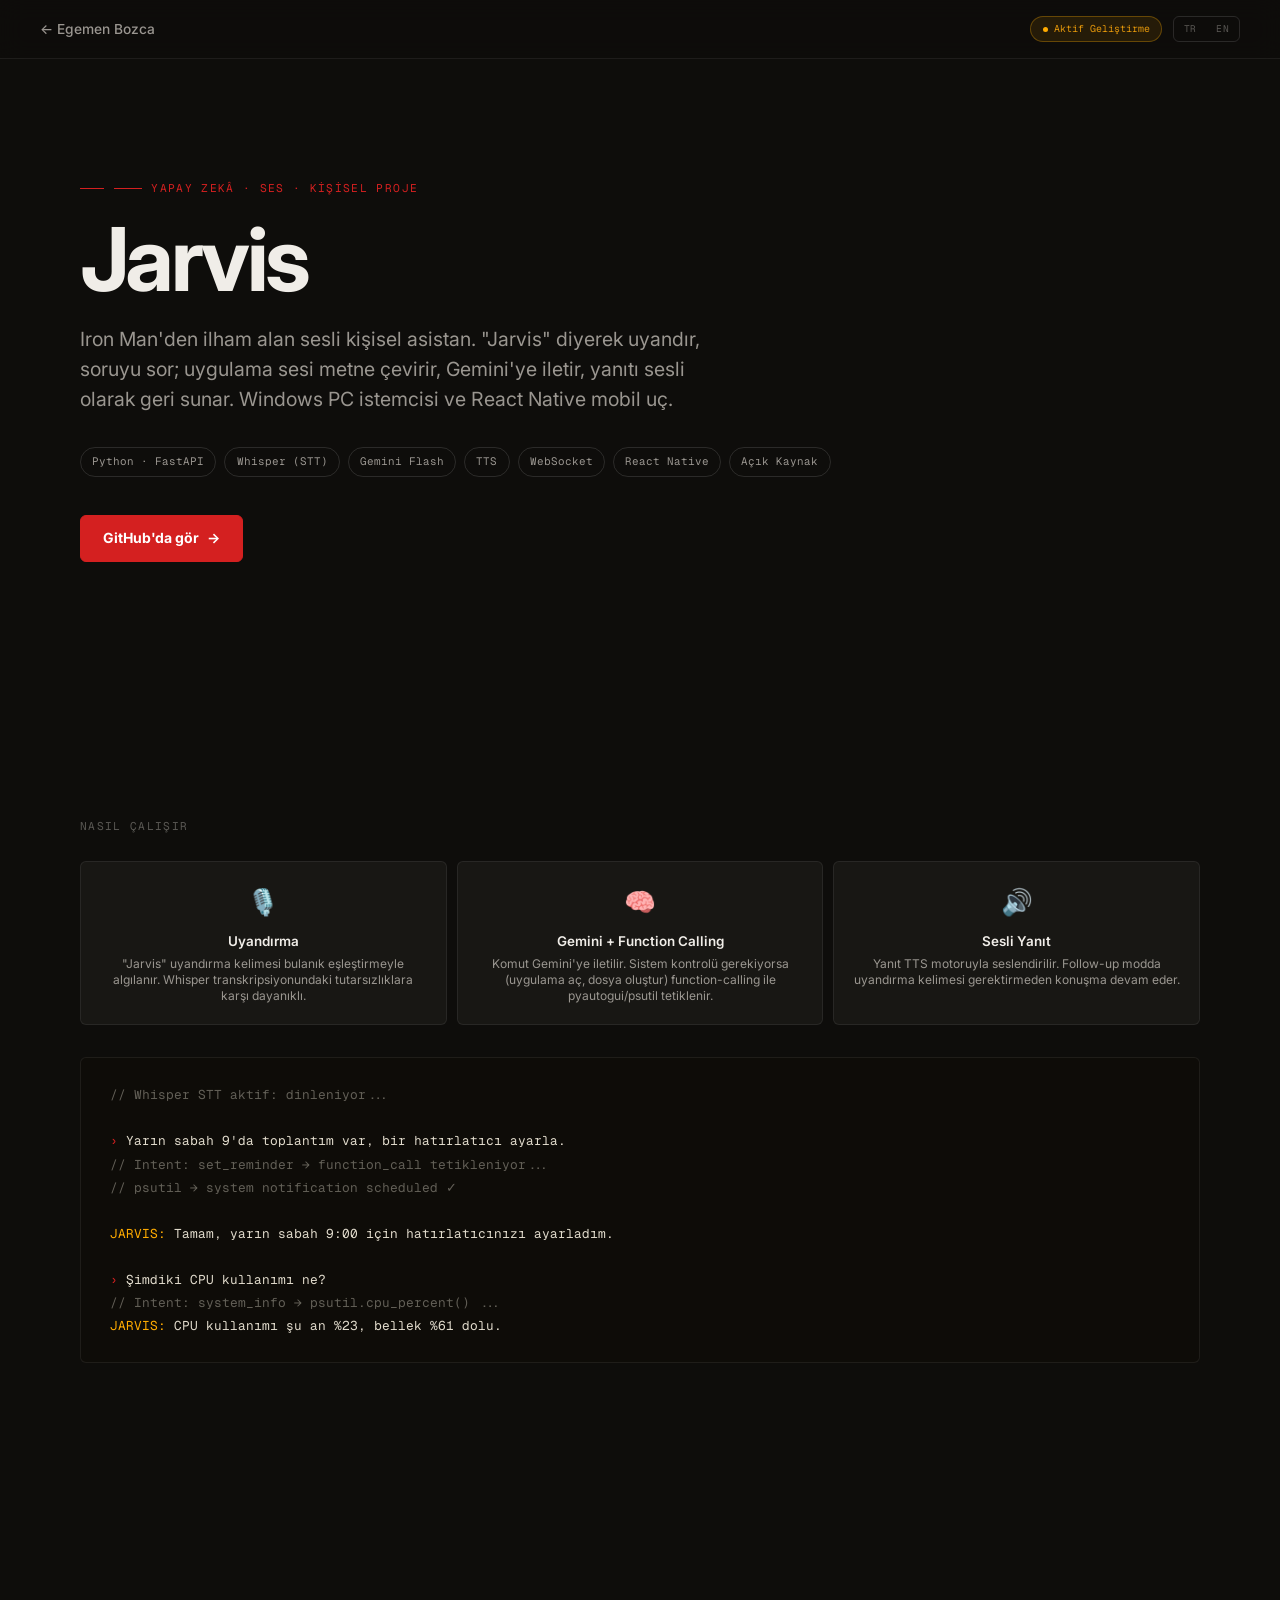
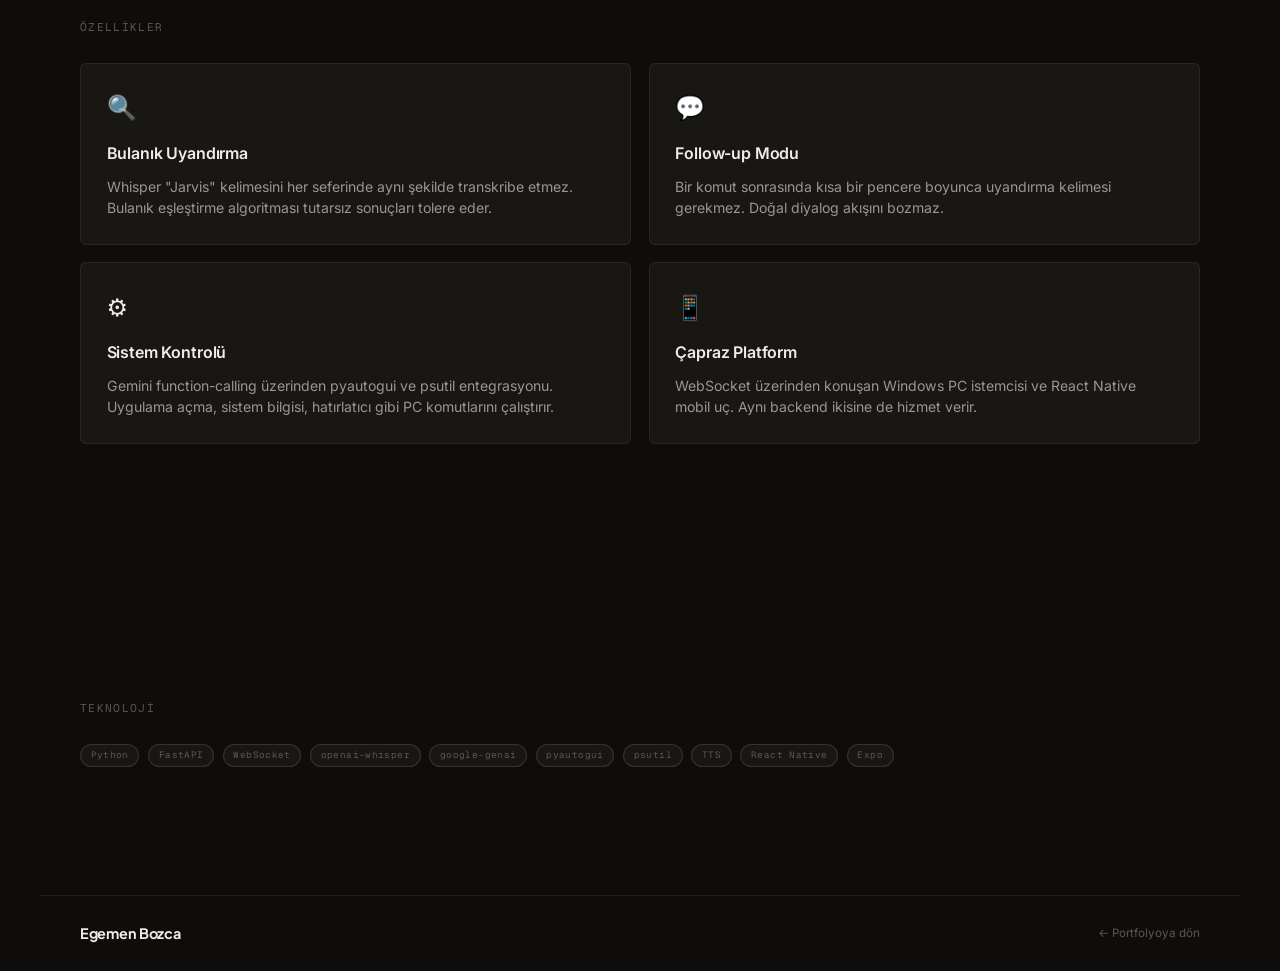
==== commit f6087be9: "fix: case study pages — bump style.css to v33 for dark tokens" ====
--- a/projects/jarvis.html
+++ b/projects/jarvis.html
@@ -5,11 +5,11 @@
 <meta name="viewport" content="width=device-width, initial-scale=1.0">
 <title>Jarvis | Egemen Bozca</title>
 <meta name="description" content="Iron Man esintili sesli kişisel asistan. Whisper STT, Gemini function-calling, TTS. Python, FastAPI, React Native.">
-<link rel="icon" href="data:image/svg+xml,<svg xmlns='http://www.w3.org/2000/svg' viewBox='0 0 100 100'><rect width='100' height='100' rx='22' fill='%23E8442A'/><text x='50' y='72' font-family='system-ui,sans-serif' font-weight='700' font-size='62' fill='white' text-anchor='middle'>E</text></svg>">
+<link rel="icon" href="data:image/svg+xml,<svg xmlns='http://www.w3.org/2000/svg' viewBox='0 0 100 100'><rect width='100' height='100' rx='22' fill='%23D42020'/><text x='50' y='72' font-family='system-ui,sans-serif' font-weight='700' font-size='62' fill='white' text-anchor='middle'>E</text></svg>">
 <link rel="preconnect" href="https://fonts.googleapis.com">
 <link rel="preconnect" href="https://fonts.gstatic.com" crossorigin="">
 <link href="https://fonts.googleapis.com/css2?family=Plus+Jakarta+Sans:wght@700;800&family=Inter:wght@400;500;600&family=Geist+Mono:wght@400;500&display=swap" rel="stylesheet">
-<link rel="stylesheet" href="../style.css?v=32">
+<link rel="stylesheet" href="../style.css?v=33">
 <style>
 .cs-nav { display:flex; align-items:center; justify-content:space-between; padding:1rem var(--gutter); border-bottom:1px solid var(--line); position:sticky; top:0; background:color-mix(in srgb,var(--bg) 92%,transparent); backdrop-filter:blur(12px); -webkit-backdrop-filter:blur(12px); z-index:100; }
 .cs-nav-right { display:flex; align-items:center; gap:0.7rem; }
--- a/style.css
+++ b/style.css
@@ -1,22 +1,25 @@
 /* ============================================================
-   Egemen Bozca · Portfolio — style.css v7
-   Light Minimal · Warm Red Accent (#E8442A)
-   Plus Jakarta Sans (display) + Inter (body)
-   ============================================================ */
+   Egemen Bozca · Portfolio v8 — style.css
+   Dark System · Warm Red Accent (#D42020)
+   Plus Jakarta Sans + Inter + Geist Mono
+   ============================================================ */
+
+/* ---------- Google Fonts ---------- */
+@import url('https://fonts.googleapis.com/css2?family=Plus+Jakarta+Sans:wght@700;800&family=Inter:wght@400;500;600&family=Geist+Mono:wght@400;500&display=swap');
 
 /* ---------- Tokens ---------- */
 :root {
-  --bg:          #ffffff;
-  --bg-2:        #f8f8f6;
-  --bg-3:        #f1f1ef;
-  --fg:          #111111;
-  --fg-2:        #555555;
-  --fg-3:        #999999;
-  --line:        #e8e8e8;
-  --line-2:      #d4d4d4;
-  --accent:      #E8442A;
-  --accent-dim:  #d13a22;
-  --accent-rgb:  232, 68, 42;
+  --bg:          #0e0d0b;
+  --bg-2:        #181714;
+  --bg-3:        #1f1d1a;
+  --fg:          #f0ede8;
+  --fg-2:        #9a9690;
+  --fg-3:        #5a5854;
+  --line:        rgba(255,255,255,0.07);
+  --line-2:      rgba(255,255,255,0.12);
+  --accent:      #D42020;
+  --accent-dim:  #b81a1a;
+  --accent-rgb:  212, 32, 32;
 
   --display: "Plus Jakarta Sans", system-ui, sans-serif;
   --sans:    "Inter", system-ui, -apple-system, sans-serif;
@@ -27,6 +30,12 @@
   --radius:    6px;
   --radius-lg: 12px;
   --ease:      cubic-bezier(0.22, 1, 0.36, 1);
+
+  /* Legacy aliases for case study pages */
+  --paper: var(--bg);
+  --ink-2: var(--fg-2);
+  --card:  var(--bg-2);
+  --muted: var(--fg-3);
 }
 
 /* ---------- Reset ---------- */
@@ -49,24 +58,32 @@
 
 /* ---------- Utility ---------- */
 .wrap { width: 100%; max-width: var(--maxw); margin-inline: auto; padding-inline: var(--gutter); }
+.section { padding-block: clamp(5rem, 10vw, 8rem); }
 .mono { font-family: var(--mono); font-size: 0.68rem; letter-spacing: 0.10em; text-transform: uppercase; color: var(--fg-3); }
 .accent { color: var(--accent); }
 
+/* ---------- Scroll progress ---------- */
+.scroll-prog { position: fixed; top: 0; left: 0; height: 2px; background: var(--accent); width: 0%; z-index: 200; pointer-events: none; transition: width 0.1s linear; }
+
+/* ---------- Custom cursor ---------- */
+.c-dot { position: fixed; width: 5px; height: 5px; background: var(--accent); border-radius: 50%; transform: translate(-50%,-50%); pointer-events: none; z-index: 10000; }
+.c-ring { position: fixed; width: 28px; height: 28px; border: 1.5px solid var(--accent); border-radius: 50%; transform: translate(-50%,-50%); pointer-events: none; z-index: 9999; opacity: 0.25; transition: width 0.3s var(--ease), height 0.3s var(--ease), opacity 0.3s; }
+.cursor.hover .c-ring { width: 44px; height: 44px; opacity: 0.45; }
+body:not(.has-cursor) .cursor { display: none; }
+
+/* ---------- Eyebrow ---------- */
+.eyebrow {
+  font-family: var(--mono); font-size: 0.68rem; letter-spacing: 0.12em;
+  text-transform: uppercase; color: var(--accent);
+  display: inline-flex; align-items: center; gap: 0.6rem; margin-bottom: 1rem;
+}
+.eyebrow::before { content: ""; width: 24px; height: 1px; background: var(--accent); flex-shrink: 0; }
+
 /* ---------- Section label ---------- */
 .section-label {
-  display: inline-block;
-  font-family: var(--mono); font-size: 0.62rem; letter-spacing: 0.14em;
-  color: var(--accent); text-transform: uppercase; margin-bottom: 0.6rem;
-}
-
-/* ---------- Scroll progress ---------- */
-.scroll-prog { position: fixed; top: 0; left: 0; height: 2px; background: var(--accent); width: 0%; z-index: 200; pointer-events: none; }
-
-/* ---------- Custom cursor ---------- */
-.c-dot { position: fixed; width: 5px; height: 5px; background: var(--accent); border-radius: 50%; transform: translate(-50%,-50%); pointer-events: none; z-index: 10000; }
-.c-ring { position: fixed; width: 28px; height: 28px; border: 1.5px solid var(--accent); border-radius: 50%; transform: translate(-50%,-50%); pointer-events: none; z-index: 9999; opacity: 0.20; transition: width 0.3s var(--ease), height 0.3s var(--ease), opacity 0.3s; }
-.cursor.hover .c-ring { width: 44px; height: 44px; opacity: 0.40; }
-body:not(.has-cursor) .cursor { display: none; }
+  display: inline-block; font-family: var(--mono); font-size: 0.62rem;
+  letter-spacing: 0.14em; color: var(--fg-3); text-transform: uppercase; margin-bottom: 0.6rem;
+}
 
 /* ---------- Buttons ---------- */
 .btn {
@@ -80,7 +97,9 @@
 .btn .arr { transition: transform 0.2s var(--ease); }
 .btn:hover .arr { transform: translateX(4px); }
 .btn--accent { background: var(--accent); color: #fff; font-weight: 700; border-color: var(--accent); }
-.btn--accent:hover { background: var(--accent-dim); border-color: var(--accent-dim); transform: translateY(-1px); box-shadow: 0 4px 16px rgba(var(--accent-rgb), 0.28); }
+.btn--accent:hover { background: var(--accent-dim); border-color: var(--accent-dim); transform: translateY(-1px); box-shadow: 0 4px 20px rgba(var(--accent-rgb), 0.35); }
+.btn--dark { background: var(--fg); color: var(--bg); border-color: var(--fg); font-weight: 700; }
+.btn--dark:hover { background: #ccc; border-color: #ccc; transform: translateY(-1px); }
 .btn--ghost { background: transparent; color: var(--fg-2); border-color: var(--line-2); }
 .btn--ghost:hover { border-color: var(--accent); color: var(--accent); transform: translateY(-1px); }
 
@@ -92,393 +111,270 @@
 }
 .tags { display: flex; flex-wrap: wrap; gap: 0.35rem; }
 
-/* ---------- Scroll reveal (IntersectionObserver-driven) ---------- */
-.reveal {
-  opacity: 0;
-  transform: translateY(18px);
-  transition: opacity 0.5s var(--ease), transform 0.5s var(--ease);
-}
-.reveal.in-view { opacity: 1; transform: translateY(0); }
+/* ---------- Scroll reveal ---------- */
+.reveal { opacity: 0; transform: translateY(14px); transition: opacity 0.55s var(--ease), transform 0.55s var(--ease); }
+.reveal.in-view { opacity: 1; transform: none; }
 .reveal[data-d="1"] { transition-delay: 0.08s; }
 .reveal[data-d="2"] { transition-delay: 0.16s; }
 .reveal[data-d="3"] { transition-delay: 0.24s; }
-@media (prefers-reduced-motion: reduce) {
-  .reveal { opacity: 1; transform: none; transition: none; }
-  .status-dot, .marquee-track { animation: none !important; }
-}
+
+/* ---------- Case study lang toggle ---------- */
+.cs-lang { display: inline-flex; border: 1.5px solid var(--line-2); border-radius: var(--radius); overflow: hidden; }
+.cs-lang-btn { font-family: var(--mono); font-size: 0.6rem; padding: 0.28rem 0.6rem; color: var(--fg-3); letter-spacing: 0.06em; background: none; border: none; cursor: pointer; transition: color 0.15s, background 0.15s; }
+.cs-lang-btn.active { background: var(--accent); color: #fff; font-weight: 700; }
 
 /* ============================================================
    NAV
    ============================================================ */
 .nav {
-  position: sticky; top: 0; z-index: 100;
-  display: flex; align-items: center; justify-content: space-between; gap: 1.5rem;
-  padding: 0 var(--gutter); height: 60px;
-  background: rgba(255,255,255,0.85);
-  backdrop-filter: blur(16px); -webkit-backdrop-filter: blur(16px);
-  border-bottom: 1px solid var(--line);
-  transition: background 0.3s, box-shadow 0.3s;
-}
-.nav.scrolled { background: rgba(255,255,255,0.97); box-shadow: 0 1px 24px rgba(0,0,0,0.08); }
-.brand { font-family: var(--display); font-size: 1rem; font-weight: 800; letter-spacing: -0.03em; color: var(--fg); transition: color 0.15s; }
-.brand:hover { color: var(--accent); }
-.nav-links { display: flex; gap: 2rem; }
-.nav-links a { font-size: 0.82rem; color: var(--fg-2); transition: color 0.15s; font-weight: 500; }
-.nav-links a:hover { color: var(--fg); }
-.nav-links a.active { color: var(--accent); }
+  position: fixed; top: 0; left: 0; right: 0; z-index: 100;
+  padding: 0 var(--gutter);
+  display: flex; align-items: center; justify-content: space-between;
+  height: 64px;
+  transition: background 0.3s, border-color 0.3s, backdrop-filter 0.3s;
+  border-bottom: 1px solid transparent;
+}
+.nav.scrolled {
+  background: rgba(14,13,11,0.88);
+  backdrop-filter: blur(16px);
+  -webkit-backdrop-filter: blur(16px);
+  border-bottom-color: var(--line);
+}
+.nav-brand { font-family: var(--display); font-weight: 700; font-size: 0.95rem; letter-spacing: -0.02em; color: var(--fg); }
+.nav-links { display: flex; align-items: center; gap: 0.25rem; list-style: none; }
+.nav-links a { font-family: var(--mono); font-size: 0.62rem; letter-spacing: 0.08em; text-transform: uppercase; color: var(--fg-3); padding: 0.4rem 0.7rem; border-radius: var(--radius); transition: color 0.15s, background 0.15s; }
+.nav-links a:hover { color: var(--fg); background: var(--bg-3); }
 .nav-right { display: flex; align-items: center; gap: 0.8rem; }
-.lang-toggle { display: flex; border: 1.5px solid var(--line-2); border-radius: var(--radius); overflow: hidden; }
-.lang-toggle button { font-family: var(--mono); font-size: 0.62rem; padding: 0.3rem 0.65rem; color: var(--fg-3); letter-spacing: 0.06em; transition: color 0.15s, background 0.15s; }
-.lang-toggle button.on { background: var(--accent); color: #fff; font-weight: 700; }
-.lang-toggle button:hover:not(.on) { color: var(--fg); }
-.burger { display: none; flex-direction: column; gap: 5px; padding: 4px; border-radius: var(--radius); }
-.burger span { display: block; width: 22px; height: 1.5px; background: var(--fg); border-radius: 2px; transition: transform 0.25s var(--ease), opacity 0.2s; }
-.burger[aria-expanded="true"] span:nth-child(1) { transform: translateY(6.5px) rotate(45deg); }
-.burger[aria-expanded="true"] span:nth-child(2) { opacity: 0; }
-.burger[aria-expanded="true"] span:nth-child(3) { transform: translateY(-6.5px) rotate(-45deg); }
-
+.nav-lang { display: inline-flex; border: 1px solid var(--line-2); border-radius: var(--radius); overflow: hidden; }
+.nav-lang button { font-family: var(--mono); font-size: 0.58rem; letter-spacing: 0.06em; padding: 0.3rem 0.55rem; color: var(--fg-3); background: none; border: none; cursor: pointer; transition: color 0.15s, background 0.15s; }
+.nav-lang button.active { background: var(--accent); color: #fff; }
+.nav-cta { font-size: 0.78rem; padding: 0.5rem 1rem; }
 @media (max-width: 720px) {
-  .nav-links {
-    display: none; flex-direction: column; gap: 0;
-    position: absolute; top: 60px; left: 0; right: 0;
-    background: var(--bg); border-bottom: 1.5px solid var(--line);
-    box-shadow: 0 8px 32px rgba(0,0,0,0.07); padding: 0.5rem 0; z-index: 99;
-  }
-  .nav-links.open { display: flex; }
-  .nav-links a { padding: 0.85rem var(--gutter); font-size: 0.95rem; border-bottom: 1px solid var(--line); }
-  .nav-links a:last-child { border-bottom: none; }
-  .burger { display: flex; }
+  .nav-links { display: none; }
 }
 
 /* ============================================================
    HERO
    ============================================================ */
 .hero {
-  padding: clamp(5rem, 12vw, 9rem) var(--gutter) clamp(4rem, 8vw, 7rem);
+  min-height: 100svh; display: grid;
+  grid-template-columns: 55fr 45fr;
+  align-items: center;
+  padding-top: 64px;
+  gap: 2rem;
+}
+.hero-copy { padding: clamp(4rem, 8vw, 7rem) 0 4rem var(--gutter); }
+.hero-eyebrow { font-family: var(--mono); font-size: 0.65rem; letter-spacing: 0.14em; text-transform: uppercase; color: var(--fg-3); margin-bottom: 1.8rem; }
+.hero-title {
+  font-family: var(--display); font-size: clamp(3rem, 6vw, 5rem);
+  font-weight: 800; letter-spacing: -0.04em; line-height: 1.0;
+  color: var(--fg); margin-bottom: 2rem;
+}
+.hero-title .accent { color: var(--accent); }
+.hero-meta { display: flex; flex-wrap: wrap; gap: 0.5rem; margin-bottom: 2.4rem; }
+.hero-meta span { font-family: var(--mono); font-size: 0.62rem; color: var(--fg-3); padding: 0.3rem 0.7rem; border: 1px solid var(--line-2); border-radius: 99px; }
+.hero-cta { display: flex; gap: 0.75rem; flex-wrap: wrap; }
+.hero-canvas-col { position: relative; height: 100%; min-height: 100svh; }
+#hero-canvas { position: absolute; inset: 0; width: 100%; height: 100%; opacity: 0.75; }
+@media (max-width: 780px) {
+  .hero { grid-template-columns: 1fr; min-height: auto; padding-top: 64px; }
+  .hero-copy { padding: 5rem var(--gutter) 3rem; }
+  .hero-canvas-col { display: none; }
+}
+
+/* ============================================================
+   MARQUEE
+   ============================================================ */
+.marquee-band { border-top: 1px solid var(--line); border-bottom: 1px solid var(--line); padding-block: 0.85rem; overflow: hidden; background: var(--bg-2); }
+.marquee-track { display: flex; gap: 3rem; width: max-content; animation: marqueeScroll 28s linear infinite; }
+.marquee-track:hover { animation-play-state: paused; }
+.marquee-item { font-family: var(--mono); font-size: 0.62rem; letter-spacing: 0.10em; text-transform: uppercase; color: var(--fg-3); white-space: nowrap; display: flex; align-items: center; gap: 0.6rem; }
+.marquee-item::before { content: "·"; color: var(--accent); }
+@keyframes marqueeScroll { to { transform: translateX(-50%); } }
+
+/* ============================================================
+   PROJECTS HEAD
+   ============================================================ */
+.projects-head { padding: clamp(3rem, 6vw, 5rem) 0 clamp(1.5rem, 3vw, 2.5rem); border-top: 1px solid var(--line); }
+.ph-title { font-family: var(--display); font-size: clamp(2rem, 4vw, 3rem); font-weight: 800; letter-spacing: -0.04em; }
+
+/* ============================================================
+   LOOKED — STICKY SCROLL
+   ============================================================ */
+.feat-looked-outer { height: 400vh; position: relative; }
+.feat-looked-intro { padding: clamp(4rem, 7vw, 6rem) 0 3rem; border-bottom: 1px solid var(--line); }
+.feat-looked-intro .wrap { display: grid; grid-template-columns: 1fr 1fr; gap: 3rem; align-items: end; }
+.f-eyebrow { font-family: var(--mono); font-size: 0.62rem; letter-spacing: 0.10em; text-transform: uppercase; color: var(--accent); display: flex; align-items: center; gap: 0.5rem; margin-bottom: 0.9rem; }
+.f-eyebrow::before { content: ""; width: 20px; height: 1px; background: var(--accent); }
+.feat-title { font-family: var(--display); font-size: clamp(2.4rem, 5vw, 4rem); font-weight: 800; letter-spacing: -0.04em; line-height: 1; margin-bottom: 1rem; }
+.feat-desc { font-size: 1rem; color: var(--fg-2); line-height: 1.6; max-width: 46ch; }
+.feat-meta { display: flex; flex-wrap: wrap; gap: 0.4rem; margin-top: 1.2rem; }
+.feat-cta { display: flex; gap: 0.6rem; flex-wrap: wrap; margin-top: 1.6rem; }
+.feat-looked-sticky {
+  position: sticky; top: 0; height: 100svh; overflow: hidden;
+  display: grid; grid-template-columns: 52% 48%;
   background: var(--bg);
-  border-bottom: 1px solid var(--line);
-}
-.hero-inner { max-width: 820px; }
-
-.status-dot {
-  display: inline-block; width: 7px; height: 7px;
-  background: var(--accent); border-radius: 50%; flex-shrink: 0;
-  animation: pulse-dot 2.4s ease-in-out infinite;
-}
-@keyframes pulse-dot {
-  0%,100% { opacity: 1; box-shadow: 0 0 0 0 rgba(var(--accent-rgb), 0.4); }
-  50%      { opacity: 0.7; box-shadow: 0 0 0 6px rgba(var(--accent-rgb), 0); }
-}
-.hero-eyebrow { display: flex; align-items: center; gap: 0.6rem; margin-bottom: 1.6rem; }
-
-h1 {
-  font-family: var(--display);
-  font-size: clamp(2.8rem, 7vw, 5.4rem);
-  font-weight: 800;
-  letter-spacing: -0.04em;
-  line-height: 1.05;
-  color: var(--fg);
-  margin-bottom: 1.6rem;
-}
-h1 .accent { color: var(--accent); }
-
-.hero-sub {
-  font-size: clamp(1rem, 1.5vw, 1.08rem);
-  color: var(--fg-2); max-width: 52ch; line-height: 1.82;
-  margin-bottom: 2.2rem;
-}
-.hero-cta { display: flex; gap: 0.75rem; flex-wrap: wrap; }
-
-/* ============================================================
-   MARQUEE
-   ============================================================ */
-.marquee-band {
-  overflow: hidden;
-  border-top: 1px solid var(--line);
-  border-bottom: 1px solid var(--line);
-  background: var(--bg-2);
-  padding: 0.75rem 0;
-}
-.marquee-track { display: flex; width: max-content; animation: marquee 40s linear infinite; }
-@keyframes marquee { from { transform: translateX(0) } to { transform: translateX(-50%) } }
-.marquee-item { display: flex; align-items: center; white-space: nowrap; }
-.marquee-item .ms { font-family: var(--sans); font-size: 0.71rem; color: var(--fg-3); padding: 0 1.2rem; letter-spacing: 0.01em; }
-.marquee-item .mx { color: var(--accent); font-size: 0.5rem; opacity: 0.5; }
-
-/* ============================================================
-   PROJECTS HEADING
-   ============================================================ */
-.projects-head {
-  padding: clamp(3.5rem, 7vw, 5.5rem) var(--gutter) clamp(1.5rem, 3vw, 2.5rem);
-  background: var(--bg);
-  border-bottom: 1px solid var(--line);
-}
-.ph-title {
-  font-family: var(--display);
-  font-size: clamp(1.8rem, 4vw, 2.8rem);
-  font-weight: 800; letter-spacing: -0.04em; color: var(--fg);
-}
-
-/* ============================================================
-   FEATURED PROJECT ROW
-   ============================================================ */
-.feat-row {
-  padding: clamp(3.5rem, 7vw, 6rem) var(--gutter);
-  background: var(--bg-2);
-  border-bottom: 1px solid var(--line);
-}
-.feat-row + .feat-row { background: var(--bg); }
-
-.feat-inner {
-  display: grid;
-  grid-template-columns: 44fr 56fr;
-  gap: clamp(2.5rem, 5vw, 5rem);
-  align-items: center;
-}
-.feat-copy { display: flex; flex-direction: column; gap: 1.2rem; }
-
-.f-tag {
-  font-family: var(--mono); font-size: 0.62rem; color: var(--accent);
-  letter-spacing: 0.10em; text-transform: uppercase;
-  display: flex; align-items: center; gap: 0.5rem;
-}
-.feat-title {
-  font-family: var(--display);
-  font-size: clamp(2.2rem, 4.5vw, 3.8rem);
-  font-weight: 800; letter-spacing: -0.04em; line-height: 1.05; color: var(--fg);
-}
-.feat-desc {
-  font-size: clamp(0.93rem, 1.3vw, 1.05rem);
-  color: var(--fg-2); line-height: 1.82; max-width: 44ch;
-}
-.feat-tags { display: flex; flex-wrap: wrap; gap: 0.4rem; }
-.feat-cta { display: flex; flex-wrap: wrap; gap: 0.6rem; margin-top: 0.2rem; }
-
-.feat-visual {
-  display: flex; gap: 1rem;
-  justify-content: center; align-items: flex-end;
-}
-.feat-shot {
-  width: 46%; aspect-ratio: 9/19.5;
-  object-fit: cover;
-  border-radius: 16px;
-  border: 1px solid var(--line);
-  box-shadow: 0 8px 40px rgba(0,0,0,0.10);
-}
-.feat-shot--offset { margin-top: 2.5rem; }
-
-@media (max-width: 800px) {
-  .feat-inner { grid-template-columns: 1fr; gap: 2rem; }
-  .feat-visual { order: -1; }
-  .feat-shot { width: 38%; max-width: 170px; }
-  .feat-desc { max-width: none; }
-}
-
-/* ============================================================
-   RAG ARCHITECTURE VISUAL
-   ============================================================ */
-.rag-visual {
-  display: flex; flex-direction: column;
-  align-items: center; justify-content: center;
-  gap: 1.5rem; padding: 3rem 2rem;
-  background: var(--bg-3);
-  border: 1px solid var(--line);
-  border-radius: var(--radius-lg);
-  min-height: 240px;
-}
-.rag-arch { display: flex; align-items: center; gap: 0.75rem; flex-wrap: wrap; justify-content: center; }
-.ra-node {
-  font-family: var(--mono); font-size: 0.62rem; padding: 0.55rem 1rem;
-  border: 1.5px solid var(--line-2); border-radius: var(--radius);
-  background: var(--bg); color: var(--fg-2); letter-spacing: 0.04em;
-}
-.ra-node--accent { border-color: var(--accent); color: var(--accent); background: rgba(var(--accent-rgb), 0.06); }
-.ra-node--in { color: var(--fg); }
-.ra-arr { color: var(--fg-3); font-size: 0.9rem; flex-shrink: 0; }
-.ra-split { display: flex; flex-direction: column; gap: 0.4rem; }
-.rag-caption { font-family: var(--mono); font-size: 0.54rem; color: var(--fg-3); letter-spacing: 0.08em; text-transform: uppercase; }
-.el-badge { font-family: var(--mono); font-size: 0.56rem; letter-spacing: 0.06em; color: var(--fg-3); text-transform: uppercase; }
-.br-meta { display: flex; align-items: center; gap: 0.8rem; flex-wrap: wrap; }
-
-/* ============================================================
-   OTHER PROJECTS GRID
-   ============================================================ */
-.pg-section {
-  padding: clamp(3rem, 6vw, 5rem) var(--gutter);
-  background: var(--bg-2);
-  border-bottom: 1px solid var(--line);
-}
-.pg-grid {
-  display: grid;
-  grid-template-columns: repeat(3, 1fr);
-  gap: 1.5rem;
-  margin-top: 0;
-}
-.pg-card {
-  background: var(--bg);
-  border: 1.5px solid var(--line);
-  border-radius: var(--radius-lg);
-  overflow: hidden;
-  display: flex; flex-direction: column;
-  cursor: pointer;
-  transition: border-color 0.2s var(--ease), box-shadow 0.2s var(--ease), transform 0.2s var(--ease);
-}
-.pg-card:hover { border-color: var(--accent); box-shadow: 0 8px 32px rgba(var(--accent-rgb), 0.10); transform: translateY(-3px); }
-.pg-thumb {
-  aspect-ratio: 16/10; background: var(--bg-3); position: relative;
-  overflow: hidden; display: grid; place-items: center; flex-shrink: 0;
-}
-.pg-thumb--voice::after {
-  content: "STT → LLM → TTS";
-  font-family: var(--mono); font-size: 0.68rem; font-weight: 600;
-  color: var(--fg-3); opacity: 0.5; letter-spacing: 0.06em;
-}
-.has-thumb .thumb-img { width: 100%; height: 100%; display: block; }
-.pg-badge {
-  position: absolute; bottom: 0.6rem; left: 0.6rem;
-  font-family: var(--mono); font-size: 0.52rem;
-  background: rgba(255,255,255,0.92); border: 1px solid var(--line-2); color: var(--fg-3);
-  padding: 0.2rem 0.5rem; display: flex; align-items: center; gap: 0.3rem;
-  letter-spacing: 0.06em; z-index: 2; border-radius: 999px; backdrop-filter: blur(4px);
-}
-.pg-live { color: var(--fg) !important; }
-.pg-live .ld { width: 5px; height: 5px; background: #22c55e; border-radius: 50%; flex-shrink: 0; }
-.pg-body { padding: 1.2rem; display: flex; flex-direction: column; gap: 0.5rem; flex: 1; }
-.pg-type { font-family: var(--mono); font-size: 0.54rem; color: var(--fg-3); letter-spacing: 0.08em; }
-.pg-body h3 { font-family: var(--display); font-size: 1.1rem; font-weight: 700; letter-spacing: -0.02em; color: var(--fg); display: flex; align-items: center; gap: 0.35rem; }
-.pa { color: var(--fg-3); font-size: 0.8em; transition: color 0.15s; }
-.pg-card:hover .pa { color: var(--accent); }
-.pg-body p { font-size: 0.84rem; color: var(--fg-2); line-height: 1.65; flex: 1; }
-.proj-live-btn { display: inline-flex; align-items: center; gap: 0.3rem; font-family: var(--mono); font-size: 0.58rem; color: var(--accent); opacity: 0.6; transition: opacity 0.2s; margin-top: 0.3rem; }
-.proj-live-btn:hover { opacity: 1; }
-
-@media (max-width: 720px) { .pg-grid { grid-template-columns: repeat(2, 1fr); } }
-@media (max-width: 480px) { .pg-grid { grid-template-columns: 1fr; } }
+}
+.phone-col {
+  display: flex; align-items: center; justify-content: center;
+  padding: 2rem; background: var(--bg-2); border-right: 1px solid var(--line);
+}
+.phone-frame {
+  width: clamp(180px, 24vw, 260px); aspect-ratio: 9/19;
+  background: var(--bg-3); border-radius: 36px;
+  border: 2px solid var(--line-2); overflow: hidden; position: relative;
+  box-shadow: 0 32px 80px rgba(0,0,0,0.5);
+}
+.phone-screen { position: absolute; inset: 0; opacity: 0; transition: opacity 0.5s var(--ease); }
+.phone-screen.active { opacity: 1; }
+.phone-screen img { width: 100%; height: 100%; object-fit: cover; }
+.features-col { display: flex; flex-direction: column; justify-content: center; padding: 3rem clamp(2rem, 4vw, 4rem); gap: 0; overflow: hidden; }
+.looked-feat { padding: 1.6rem 0; border-bottom: 1px solid var(--line); opacity: 0.3; transition: opacity 0.4s var(--ease), border-color 0.4s; cursor: default; }
+.looked-feat.active { opacity: 1; border-bottom-color: var(--accent); }
+.looked-feat .lf-icon { font-size: 1.4rem; margin-bottom: 0.6rem; }
+.looked-feat h3 { font-family: var(--display); font-size: 1.05rem; font-weight: 700; letter-spacing: -0.02em; margin-bottom: 0.4rem; }
+.looked-feat p { font-size: 0.88rem; color: var(--fg-2); line-height: 1.55; }
+@media (max-width: 780px) {
+  .feat-looked-outer { height: auto; }
+  .feat-looked-sticky { position: static; display: block; height: auto; }
+  .feat-looked-intro .wrap { grid-template-columns: 1fr; }
+  .phone-col { padding: 2rem; }
+  .features-col { padding: 2rem var(--gutter); gap: 0; }
+  .looked-feat { opacity: 1; border-bottom-color: var(--line); }
+}
+
+/* ============================================================
+   AKADEMIKCHATBOT — SVG DIAGRAM
+   ============================================================ */
+.feat-rag { background: var(--bg-2); border-top: 1px solid var(--line); border-bottom: 1px solid var(--line); padding: clamp(4rem, 7vw, 6rem) 0; }
+.feat-rag .wrap { display: grid; grid-template-columns: 45% 55%; gap: 4rem; align-items: center; }
+.feat-rag-copy { }
+.feat-rag-copy .feat-title { font-size: clamp(2rem, 4.5vw, 3.5rem); }
+.rag-badge { display: inline-flex; align-items: center; gap: 0.4rem; font-family: var(--mono); font-size: 0.6rem; background: rgba(212,32,32,0.1); color: var(--accent); border: 1px solid rgba(212,32,32,0.25); border-radius: 99px; padding: 0.26rem 0.7rem; margin-top: 1.2rem; }
+.rag-diagram-wrap { position: relative; }
+.rag-diagram { width: 100%; overflow: visible; }
+.rag-center-node { fill: var(--bg-3); stroke: var(--accent); stroke-width: 2; transition: stroke-width 0.2s; transform-box: fill-box; transform-origin: center; animation: centerPulse 3s ease-in-out infinite; }
+.rag-ring-anim { fill: none; stroke: rgba(212,32,32,0.25); stroke-width: 1; animation: orbSpin 22s linear infinite; transform-origin: 200px 160px; }
+@keyframes orbSpin { to { stroke-dashoffset: -200; } }
+@keyframes centerPulse { 0%,100% { transform: scale(1); } 50% { transform: scale(1.06); } }
+.rag-spoke-line { stroke: var(--line-2); stroke-width: 1; stroke-dasharray: 4 4; transition: stroke 0.2s, opacity 0.2s; }
+.rag-spoke-line.active { stroke: var(--accent); opacity: 1; }
+.rag-node-g { cursor: pointer; }
+.rag-node-circle { fill: var(--bg-2); stroke: var(--line-2); stroke-width: 1.5; transition: stroke 0.2s, fill 0.2s; }
+.rag-node-g:hover .rag-node-circle,
+.rag-node-g.active .rag-node-circle { stroke: var(--accent); fill: var(--bg-3); }
+.rag-node-label { font-family: "Geist Mono", monospace; font-size: 9px; fill: var(--fg-3); text-anchor: middle; pointer-events: none; transition: fill 0.2s; }
+.rag-node-g:hover .rag-node-label,
+.rag-node-g.active .rag-node-label { fill: var(--fg); }
+.rag-center-label { font-family: "Plus Jakarta Sans", sans-serif; font-size: 10px; font-weight: 700; fill: var(--fg); text-anchor: middle; pointer-events: none; }
+.rag-tooltip { position: absolute; bottom: -2.5rem; left: 50%; transform: translateX(-50%); background: var(--bg-3); border: 1px solid var(--line-2); border-radius: var(--radius); padding: 0.5rem 0.9rem; font-size: 0.75rem; color: var(--fg-2); white-space: nowrap; opacity: 0; pointer-events: none; transition: opacity 0.2s; z-index: 10; }
+.rag-tooltip.visible { opacity: 1; }
+@media (max-width: 780px) {
+  .feat-rag .wrap { grid-template-columns: 1fr; }
+  .rag-diagram-wrap { margin-top: 2rem; }
+}
+
+/* ============================================================
+   PROJECT GRID
+   ============================================================ */
+.proj-grid { display: grid; grid-template-columns: repeat(3,1fr); gap: 1px; background: var(--line); border-top: 1px solid var(--line); }
+.proj-card { background: var(--bg); padding: clamp(1.6rem, 3vw, 2.4rem); position: relative; overflow: hidden; transition: background 0.2s; }
+.proj-card:hover { background: var(--bg-2); }
+.proj-card canvas { position: absolute; inset: 0; width: 100%; height: 100%; opacity: 0; transition: opacity 0.4s var(--ease); pointer-events: none; }
+.proj-card:hover canvas { opacity: 1; }
+.proj-card-inner { position: relative; z-index: 1; }
+.proj-type { font-family: var(--mono); font-size: 0.58rem; letter-spacing: 0.10em; text-transform: uppercase; color: var(--fg-3); margin-bottom: 0.8rem; }
+.proj-name { font-family: var(--display); font-size: 1.5rem; font-weight: 800; letter-spacing: -0.03em; margin-bottom: 0.5rem; }
+.proj-desc { font-size: 0.87rem; color: var(--fg-2); line-height: 1.55; margin-bottom: 1.2rem; }
+.proj-link { font-family: var(--mono); font-size: 0.62rem; color: var(--accent); letter-spacing: 0.06em; display: inline-flex; align-items: center; gap: 0.35rem; transition: gap 0.2s; }
+.proj-card:hover .proj-link { gap: 0.6rem; }
+@media (max-width: 720px) {
+  .proj-grid { grid-template-columns: 1fr; }
+}
 
 /* ============================================================
    ABOUT
    ============================================================ */
-.about-section {
-  padding: clamp(3.5rem, 7vw, 6rem) var(--gutter);
-  background: var(--bg);
-  border-bottom: 1px solid var(--line);
-}
-.about-inner {
-  display: grid;
-  grid-template-columns: 55fr 45fr;
-  gap: clamp(3rem, 6vw, 6rem);
-  align-items: start;
-}
-.about-bio { display: flex; flex-direction: column; gap: 1.5rem; }
-.about-lead {
-  font-size: clamp(1rem, 1.4vw, 1.08rem);
-  color: var(--fg); line-height: 1.82;
-}
-.about-lead strong { color: var(--accent); font-weight: 600; }
-.stack-list { display: flex; flex-direction: column; gap: 1rem; }
+.about-section { border-top: 1px solid var(--line); }
+.about-inner { display: grid; grid-template-columns: 1.1fr 0.9fr; gap: clamp(3rem, 6vw, 6rem); align-items: start; }
+.about-lead { font-size: clamp(1rem, 1.8vw, 1.2rem); color: var(--fg-2); line-height: 1.7; margin-bottom: 2rem; }
+.about-lead strong { color: var(--fg); }
+.stack-list { display: flex; flex-direction: column; gap: 1rem; margin-bottom: 2rem; }
 .stack-group { display: flex; flex-direction: column; gap: 0.5rem; }
-.stack-name { font-family: var(--display); font-size: 0.82rem; font-weight: 700; color: var(--fg); letter-spacing: -0.01em; }
+.stack-name { font-family: var(--mono); font-size: 0.6rem; letter-spacing: 0.10em; text-transform: uppercase; color: var(--fg-3); }
 .about-cv { display: flex; gap: 0.6rem; flex-wrap: wrap; }
-.about-meta { padding-top: 1.6rem; }
-.meta-list { border: 1.5px solid var(--line); border-radius: var(--radius-lg); overflow: hidden; }
-.meta-row { display: flex; justify-content: space-between; align-items: flex-start; gap: 1rem; padding: 0.9rem 1.2rem; border-bottom: 1px solid var(--line); font-size: 0.82rem; }
-.meta-row:last-child { border-bottom: none; }
-.mk { color: var(--fg-3); font-size: 0.62rem; font-family: var(--mono); letter-spacing: 0.06em; text-transform: uppercase; flex-shrink: 0; padding-top: 0.15rem; }
-.mv { color: var(--fg); text-align: right; display: flex; flex-direction: column; gap: 0.15rem; font-weight: 500; font-size: 0.82rem; }
-.mv small { color: var(--fg-2); font-size: 0.88em; font-weight: 400; }
-
+.meta-list { display: flex; flex-direction: column; gap: 0; }
+.meta-row { display: flex; gap: 1rem; padding: 1rem 0; border-bottom: 1px solid var(--line); }
+.mk { font-family: var(--mono); font-size: 0.6rem; letter-spacing: 0.08em; text-transform: uppercase; color: var(--fg-3); min-width: 6rem; padding-top: 0.1rem; }
+.mv { display: flex; flex-direction: column; gap: 0.15rem; font-size: 0.88rem; }
+.mv span { color: var(--fg); }
+.mv small { color: var(--fg-3); font-size: 0.78rem; }
 @media (max-width: 720px) {
   .about-inner { grid-template-columns: 1fr; }
-  .about-meta { padding-top: 0; }
 }
 
 /* ============================================================
    AWARDS
    ============================================================ */
-.awards-section {
-  padding: clamp(3.5rem, 7vw, 6rem) var(--gutter);
-  background: var(--bg-2);
-  border-bottom: 1px solid var(--line);
-}
-.aw-grid { display: grid; grid-template-columns: repeat(3, 1fr); gap: 0; margin-top: 1.5rem; border: 1.5px solid var(--line); border-radius: var(--radius-lg); overflow: hidden; }
-.ach-card {
-  padding: 1.8rem 1.5rem;
-  border-right: 1px solid var(--line);
-  display: flex; flex-direction: column; gap: 0.4rem;
-  transition: background 0.2s;
-}
-.ach-card:last-child { border-right: none; }
-.ach-card:hover { background: var(--bg-3); }
-.ach-year { font-family: var(--mono); font-size: 0.56rem; color: var(--fg-3); letter-spacing: 0.06em; }
-.ach-rank { font-family: var(--mono); font-size: 0.56rem; color: var(--accent); letter-spacing: 0.08em; }
-.ach-medal { font-family: var(--display); font-size: 2.2rem; font-weight: 800; color: var(--fg); letter-spacing: -0.05em; line-height: 1; margin: 0.4rem 0 0.2rem; }
-.ach-medal .sm { font-size: 0.38em; color: var(--fg-3); margin-left: 0.3em; font-weight: 500; }
-.ach-card h3 { font-family: var(--display); font-size: 0.92rem; font-weight: 700; letter-spacing: -0.02em; color: var(--fg); }
-.ach-card p { font-size: 0.81rem; color: var(--fg-2); line-height: 1.62; }
-
-@media (max-width: 600px) {
+.awards-section { border-top: 1px solid var(--line); position: relative; }
+.awards-section::before {
+  content: ""; position: absolute; inset: 0; pointer-events: none;
+  background-image: radial-gradient(rgba(212,32,32,0.04) 1px, transparent 1px);
+  background-size: 24px 24px;
+}
+.aw-grid { display: grid; grid-template-columns: repeat(3,1fr); gap: 1px; background: var(--line); margin-top: 2rem; }
+.ach-card { background: var(--bg); padding: 2rem; }
+.ach-year { font-family: var(--mono); font-size: 0.6rem; color: var(--fg-3); letter-spacing: 0.08em; display: block; margin-bottom: 0.8rem; }
+.ach-rank { font-family: var(--mono); font-size: 0.62rem; letter-spacing: 0.08em; text-transform: uppercase; color: var(--accent); margin-bottom: 0.4rem; }
+.ach-medal { font-family: var(--display); font-size: clamp(2rem, 5vw, 3.5rem); font-weight: 800; letter-spacing: -0.04em; color: var(--bg-3); line-height: 1; margin-bottom: 1rem; }
+.ach-medal .sm { font-size: 0.4em; color: var(--fg-3); vertical-align: middle; margin-left: 0.2em; }
+.ach-card h3 { font-size: 0.95rem; font-weight: 600; margin-bottom: 0.5rem; }
+.ach-card p { font-size: 0.82rem; color: var(--fg-2); line-height: 1.5; }
+@media (max-width: 720px) {
   .aw-grid { grid-template-columns: 1fr; }
-  .ach-card { border-right: none; border-bottom: 1px solid var(--line); }
-  .ach-card:last-child { border-bottom: none; }
 }
 
 /* ============================================================
    EXPERIENCE
    ============================================================ */
-.exp-section {
-  padding: clamp(3rem, 6vw, 5rem) var(--gutter);
-  background: var(--bg);
-  border-bottom: 1px solid var(--line);
-}
-.timeline { display: flex; flex-direction: column; border-left: 1.5px solid var(--line-2); margin-left: 4px; margin-top: 1.2rem; }
-.tl-item { display: flex; gap: 1.5rem; padding: 0 0 1.8rem 1.8rem; position: relative; }
-.tl-item:last-child { padding-bottom: 0; }
-.tl-item::before { content: ""; position: absolute; left: -5px; top: 5px; width: 8px; height: 8px; background: var(--accent); border-radius: 50%; border: 2px solid var(--bg); box-shadow: 0 0 0 1.5px var(--accent); }
-.tl-when { font-family: var(--mono); font-size: 0.56rem; color: var(--accent); letter-spacing: 0.06em; flex-shrink: 0; padding-top: 0.2rem; min-width: 90px; }
-.tl-body { flex: 1; }
-.tl-kind { font-family: var(--mono); font-size: 0.52rem; color: var(--fg-3); text-transform: uppercase; letter-spacing: 0.12em; display: inline-block; margin-bottom: 0.25rem; }
-.tl-role { font-family: var(--display); font-size: 0.92rem; font-weight: 700; letter-spacing: -0.02em; color: var(--fg); margin-bottom: 0.15rem; }
-.tl-org { font-size: 0.75rem; color: var(--accent); font-weight: 500; }
+.exp-section { border-top: 1px solid var(--line); }
+.timeline { display: flex; flex-direction: column; gap: 0; margin-top: 2rem; }
+.tl-item { display: grid; grid-template-columns: 8rem 1fr; gap: 2rem; padding: 1.6rem 0; border-bottom: 1px solid var(--line); }
+.tl-when { font-family: var(--mono); font-size: 0.62rem; color: var(--fg-3); letter-spacing: 0.06em; padding-top: 0.15rem; }
+.tl-kind { font-family: var(--mono); font-size: 0.58rem; letter-spacing: 0.08em; text-transform: uppercase; color: var(--accent); display: inline-block; margin-bottom: 0.3rem; }
+.tl-role { font-size: 0.95rem; font-weight: 600; letter-spacing: -0.01em; }
+.tl-org { font-size: 0.82rem; color: var(--fg-2); margin-top: 0.1rem; }
+@media (max-width: 500px) {
+  .tl-item { grid-template-columns: 1fr; gap: 0.4rem; }
+}
 
 /* ============================================================
    CONTACT
    ============================================================ */
-.contact-section {
-  padding: clamp(3.5rem, 7vw, 6rem) var(--gutter);
-  background: var(--bg-2);
-  border-bottom: 1px solid var(--line);
-}
-.contact-inner {
-  display: grid;
-  grid-template-columns: 1fr 1fr;
-  gap: clamp(2.5rem, 5vw, 5rem);
-  align-items: start;
-}
-.bc-left { display: flex; flex-direction: column; gap: 1.2rem; }
-.bc-heading { font-family: var(--display); font-size: clamp(1.8rem, 3.5vw, 2.8rem); font-weight: 800; letter-spacing: -0.04em; line-height: 1.08; color: var(--fg); }
-.bc-sub { font-size: 0.95rem; color: var(--fg-2); line-height: 1.76; }
-.social-list { display: flex; flex-direction: column; border: 1.5px solid var(--line); border-radius: var(--radius-lg); overflow: hidden; }
-.social { display: flex; align-items: center; justify-content: space-between; padding: 0.85rem 1.1rem; border-bottom: 1px solid var(--line); color: var(--fg); background: none; cursor: pointer; transition: background 0.15s; width: 100%; text-align: left; }
-.social:last-child { border-bottom: none; }
-.social:hover { background: var(--bg-3); }
-.social:hover .s-arr { color: var(--accent); transform: translateX(2px) translateY(-2px); }
-.social .s-left { display: flex; align-items: center; gap: 0.8rem; }
-.social .s-ic { display: inline-flex; align-items: center; justify-content: center; width: 30px; height: 30px; background: var(--bg-3); border: 1px solid var(--line-2); font-size: 0.6rem; color: var(--fg-3); flex-shrink: 0; border-radius: var(--radius); font-family: var(--mono); }
-.social .s-name { font-size: 0.82rem; font-weight: 500; display: block; color: var(--fg); }
-.social .s-handle { font-size: 0.68rem; color: var(--fg-2); }
-.social .s-arr { color: var(--fg-3); transition: transform 0.2s var(--ease), color 0.15s; }
-
-/* Form */
+.contact-section { border-top: 1px solid var(--line); }
+.contact-inner { display: grid; grid-template-columns: 1fr 1fr; gap: clamp(3rem, 6vw, 6rem); align-items: start; }
+.bc-heading { font-family: var(--display); font-size: clamp(2rem, 4vw, 3rem); font-weight: 800; letter-spacing: -0.04em; line-height: 1.05; margin-bottom: 0.8rem; }
+.bc-sub { font-size: 1rem; color: var(--fg-2); margin-bottom: 2rem; }
+.social-list { display: flex; flex-direction: column; gap: 0.5rem; }
+.social { display: flex; align-items: center; justify-content: space-between; padding: 1rem 1.2rem; background: var(--bg-2); border: 1px solid var(--line); border-radius: var(--radius); transition: border-color 0.2s, background 0.2s; cursor: pointer; width: 100%; }
+.social:hover { border-color: var(--line-2); background: var(--bg-3); }
+.s-left { display: flex; align-items: center; gap: 0.9rem; }
+.s-ic { font-family: var(--mono); font-size: 0.7rem; font-weight: 500; color: var(--fg-3); width: 2rem; text-align: center; }
+.s-name { font-size: 0.87rem; font-weight: 500; display: block; }
+.s-handle { font-family: var(--mono); font-size: 0.65rem; color: var(--fg-3); display: block; }
+.s-arr { color: var(--fg-3); font-size: 0.9rem; transition: transform 0.2s; }
+.social:hover .s-arr { transform: translate(2px, -2px); color: var(--accent); }
+.contact-form-col { }
 .form { display: flex; flex-direction: column; gap: 0.75rem; }
 .form-fields { display: flex; flex-direction: column; gap: 0.75rem; }
 .field { display: flex; flex-direction: column; gap: 0.3rem; }
-.field label { font-size: 0.62rem; font-weight: 500; color: var(--fg-3); letter-spacing: 0.06em; font-family: var(--mono); text-transform: uppercase; }
+.field label { font-size: 0.6rem; font-weight: 500; color: var(--fg-3); letter-spacing: 0.08em; font-family: var(--mono); text-transform: uppercase; }
 .field input, .field textarea {
-  background: var(--bg); border: 1.5px solid var(--line-2); border-radius: var(--radius);
+  background: var(--bg-2); border: 1.5px solid var(--line-2); border-radius: var(--radius);
   color: var(--fg); padding: 0.7rem 0.95rem; font-size: 0.87rem; font-family: var(--sans);
   transition: border-color 0.2s, box-shadow 0.2s;
 }
-.field input:focus, .field textarea:focus { outline: none; border-color: var(--accent); box-shadow: 0 0 0 3px rgba(var(--accent-rgb), 0.10); }
+.field input:focus, .field textarea:focus { outline: none; border-color: var(--accent); box-shadow: 0 0 0 3px rgba(var(--accent-rgb), 0.12); }
 .field input::placeholder, .field textarea::placeholder { color: var(--fg-3); }
 .field textarea { resize: vertical; min-height: 100px; }
 .form-error-msg { font-family: var(--mono); font-size: 0.65rem; color: #dc2626; display: none; }
@@ -487,7 +383,6 @@
 .form-success.show { display: flex; }
 .form-success .check { font-size: 2rem; color: var(--accent); }
 .form-success h3 { font-family: var(--display); font-size: 1.1rem; font-weight: 700; }
-
 @media (max-width: 720px) {
   .contact-inner { grid-template-columns: 1fr; }
 }
@@ -501,19 +396,24 @@
 .to-top { color: var(--fg-3); transition: color 0.15s; }
 .to-top:hover { color: var(--accent); }
 
-/* ---------- Dark button ---------- */
-.btn--dark { background: var(--fg); color: var(--bg); border-color: var(--fg); font-weight: 700; }
-.btn--dark:hover { background: #333; border-color: #333; transform: translateY(-1px); box-shadow: 0 4px 16px rgba(0,0,0,0.18); }
-
-/* ---------- Case study lang toggle ---------- */
-.cs-lang { display: inline-flex; border: 1.5px solid var(--line-2); border-radius: var(--radius); overflow: hidden; }
-.cs-lang-btn { font-family: var(--mono); font-size: 0.6rem; padding: 0.28rem 0.6rem; color: var(--fg-3); letter-spacing: 0.06em; background: none; border: none; cursor: pointer; transition: color 0.15s, background 0.15s; }
-.cs-lang-btn.active { background: var(--accent); color: #fff; font-weight: 700; }
-
-/* ---------- Legacy token aliases (for case study pages) ---------- */
-:root {
-  --paper: var(--bg);
-  --ink-2: var(--fg-2);
-  --card: var(--bg-2);
-  --muted: var(--fg-3);
-}
+/* ============================================================
+   EL BADGE (status chip)
+   ============================================================ */
+.el-badge { display: inline-flex; align-items: center; gap: 0.4rem; font-family: var(--mono); font-size: 0.58rem; letter-spacing: 0.06em; padding: 0.25rem 0.6rem; border-radius: 99px; border: 1px solid var(--line-2); color: var(--fg-3); }
+.status-dot { width: 5px; height: 5px; border-radius: 50%; background: var(--accent); flex-shrink: 0; }
+
+/* ============================================================
+   CASE STUDY PAGES (projects/*.html)
+   ============================================================ */
+.cs-nav { display:flex; align-items:center; justify-content:space-between; padding:1rem var(--gutter); border-bottom:1px solid var(--line); position:sticky; top:0; background:rgba(14,13,11,0.9); backdrop-filter:blur(12px); -webkit-backdrop-filter:blur(12px); z-index:100; }
+.cs-nav-right { display:flex; align-items:center; gap:0.7rem; }
+.cs-back { font-size:0.86rem; font-weight:500; color:var(--fg-2); display:inline-flex; align-items:center; gap:0.4rem; transition:color 0.2s; }
+.cs-back:hover { color:var(--accent); }
+
+/* ============================================================
+   ACCESSIBILITY: PREFERS-REDUCED-MOTION
+   ============================================================ */
+@media (prefers-reduced-motion: reduce) {
+  .reveal { opacity: 1; transform: none; transition: none; }
+  .marquee-track { animation: none !important; }
+}
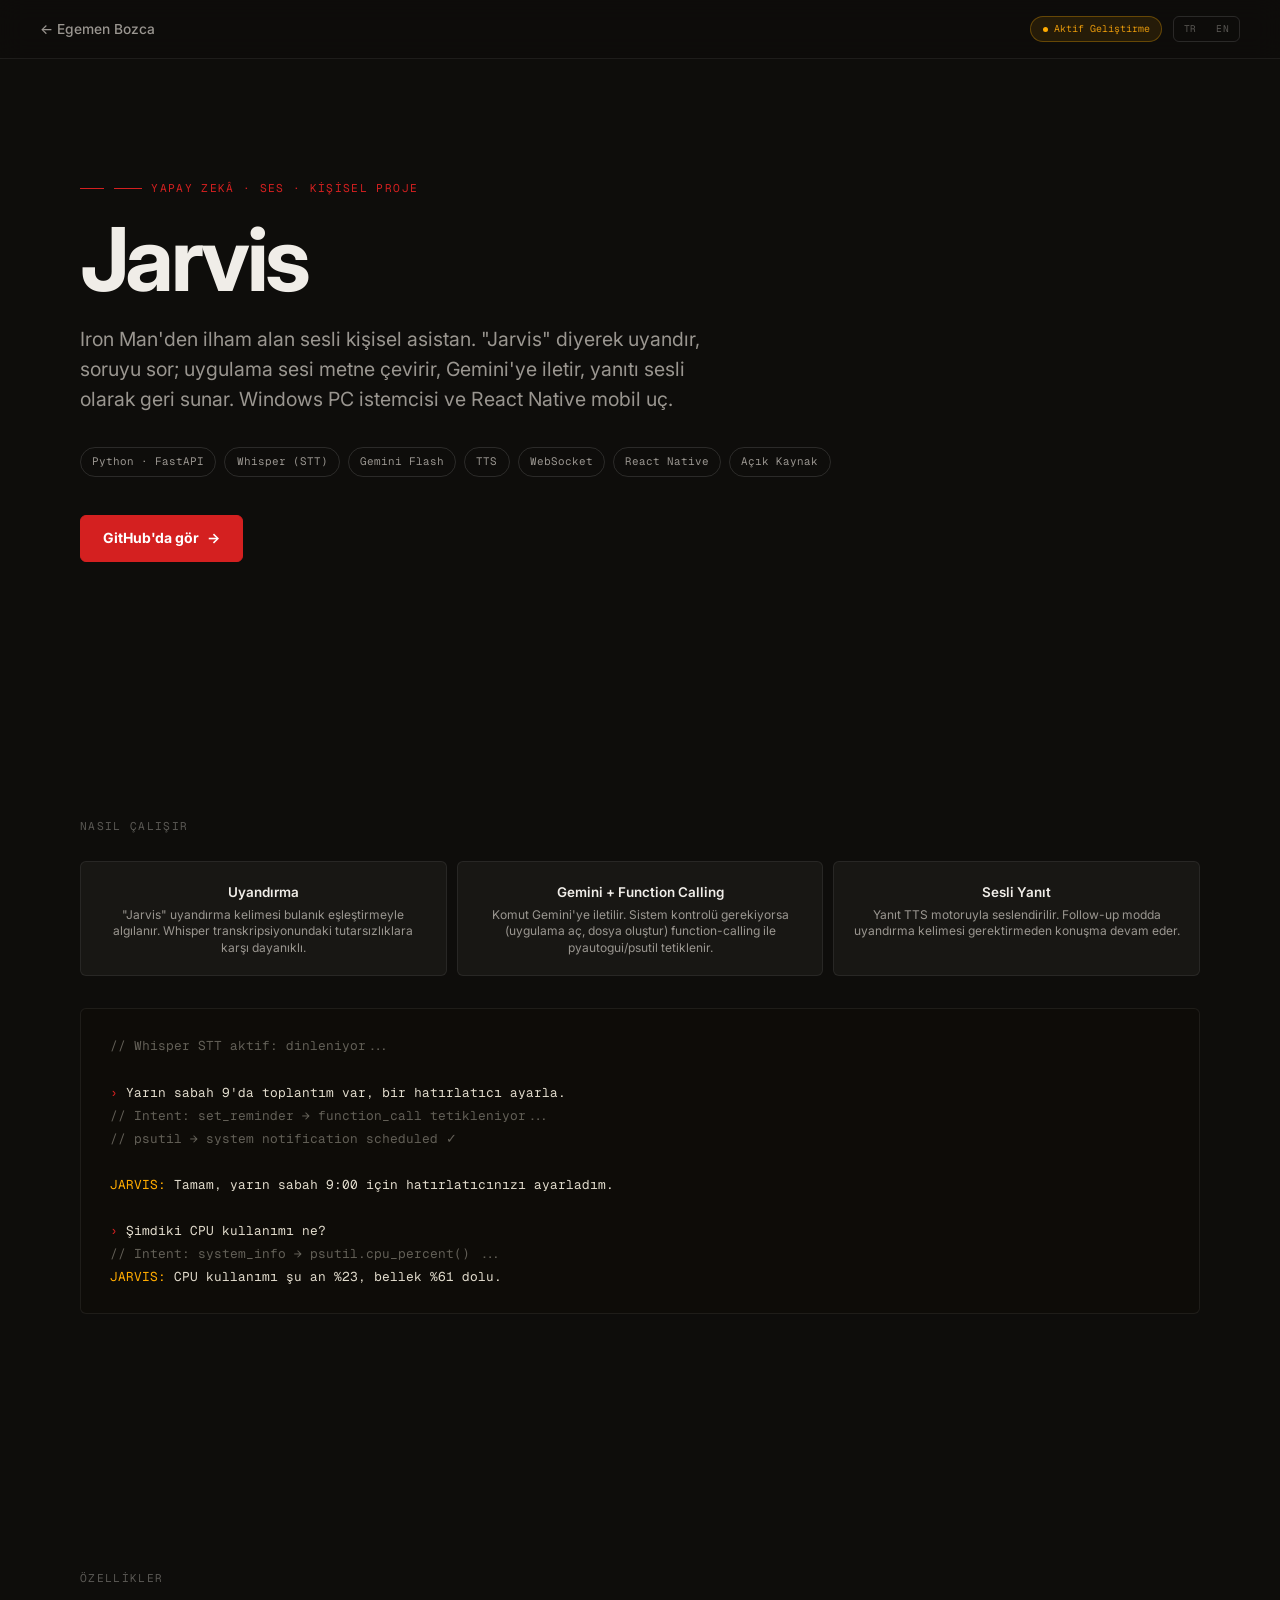
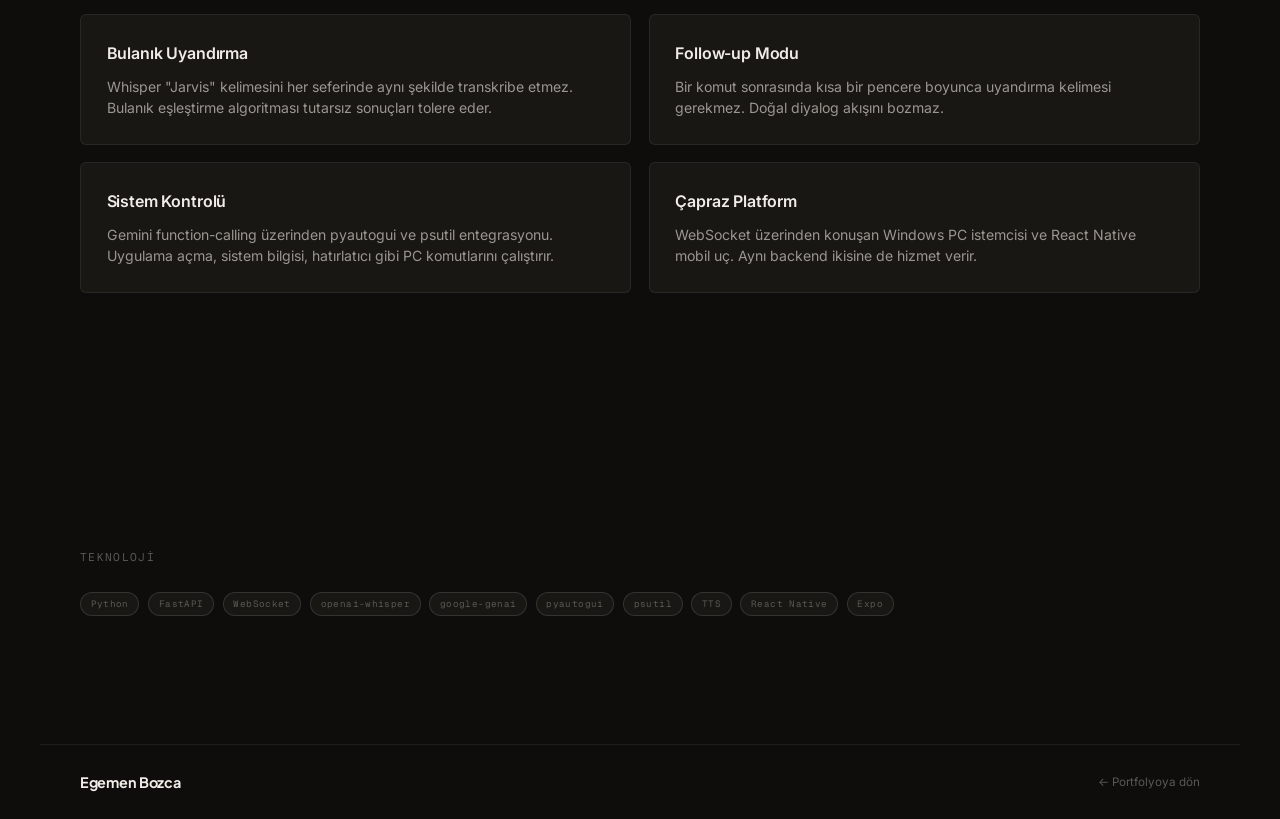
==== commit 4b72ea64: "fix: looked 3 features, remove emojis/em-dashes site-wide" ====
--- a/projects/jarvis.html
+++ b/projects/jarvis.html
@@ -1,4 +1,4 @@
-<!DOCTYPE html>
+﻿<!DOCTYPE html>
 <html lang="tr">
 <head>
 <meta charset="UTF-8">
@@ -79,17 +79,14 @@
   <p class="cs-section-label" data-i18n="label.how">Nasıl Çalışır</p>
   <div class="cs-flow">
     <div class="cs-flow-step">
-      <div class="fi">🎙️</div>
       <h4 data-i18n="jarvis.how.1.title">Uyandırma</h4>
       <p data-i18n="jarvis.how.1.desc">"Jarvis" uyandırma kelimesi bulanık eşleştirmeyle algılanır. Whisper transkripsiyonundaki tutarsızlıklara karşı dayanıklı.</p>
     </div>
     <div class="cs-flow-step">
-      <div class="fi">🧠</div>
       <h4 data-i18n="jarvis.how.2.title">Gemini + Function Calling</h4>
       <p data-i18n="jarvis.how.2.desc">Komut Gemini'ye iletilir. Sistem kontrolü gerekiyorsa (uygulama aç, dosya oluştur) function-calling ile pyautogui/psutil tetiklenir.</p>
     </div>
     <div class="cs-flow-step">
-      <div class="fi">🔊</div>
       <h4 data-i18n="jarvis.how.3.title">Sesli Yanıt</h4>
       <p data-i18n="jarvis.how.3.desc">Yanıt TTS motoruyla seslendirilir. Follow-up modda uyandırma kelimesi gerektirmeden konuşma devam eder.</p>
     </div>
@@ -114,22 +111,18 @@
   <p class="cs-section-label" data-i18n="label.features">Özellikler</p>
   <div class="cs-features">
     <div class="cs-feat">
-      <div class="fi">🔍</div>
       <h3 data-i18n="jarvis.feat.1.title">Bulanık Uyandırma</h3>
       <p data-i18n="jarvis.feat.1.desc">Whisper "Jarvis" kelimesini her seferinde aynı şekilde transkribe etmez. Bulanık eşleştirme algoritması tutarsız sonuçları tolere eder.</p>
     </div>
     <div class="cs-feat">
-      <div class="fi">💬</div>
       <h3 data-i18n="jarvis.feat.2.title">Follow-up Modu</h3>
       <p data-i18n="jarvis.feat.2.desc">Bir komut sonrasında kısa bir pencere boyunca uyandırma kelimesi gerekmez. Doğal diyalog akışını bozmaz.</p>
     </div>
     <div class="cs-feat">
-      <div class="fi">⚙️</div>
       <h3 data-i18n="jarvis.feat.3.title">Sistem Kontrolü</h3>
       <p data-i18n="jarvis.feat.3.desc">Gemini function-calling üzerinden pyautogui ve psutil entegrasyonu. Uygulama açma, sistem bilgisi, hatırlatıcı gibi PC komutlarını çalıştırır.</p>
     </div>
     <div class="cs-feat">
-      <div class="fi">📱</div>
       <h3 data-i18n="jarvis.feat.4.title">Çapraz Platform</h3>
       <p data-i18n="jarvis.feat.4.desc">WebSocket üzerinden konuşan Windows PC istemcisi ve React Native mobil uç. Aynı backend ikisine de hizmet verir.</p>
     </div>
--- a/style.css
+++ b/style.css
@@ -231,7 +231,6 @@
 .features-col { display: flex; flex-direction: column; justify-content: center; padding: 3rem clamp(2rem, 4vw, 4rem); gap: 0; overflow: hidden; }
 .looked-feat { padding: 1.6rem 0; border-bottom: 1px solid var(--line); opacity: 0.3; transition: opacity 0.4s var(--ease), border-color 0.4s; cursor: default; }
 .looked-feat.active { opacity: 1; border-bottom-color: var(--accent); }
-.looked-feat .lf-icon { font-size: 1.4rem; margin-bottom: 0.6rem; }
 .looked-feat h3 { font-family: var(--display); font-size: 1.05rem; font-weight: 700; letter-spacing: -0.02em; margin-bottom: 0.4rem; }
 .looked-feat p { font-size: 0.88rem; color: var(--fg-2); line-height: 1.55; }
 @media (max-width: 780px) {
@@ -352,19 +351,23 @@
    CONTACT
    ============================================================ */
 .contact-section { border-top: 1px solid var(--line); }
-.contact-inner { display: grid; grid-template-columns: 1fr 1fr; gap: clamp(3rem, 6vw, 6rem); align-items: start; }
-.bc-heading { font-family: var(--display); font-size: clamp(2rem, 4vw, 3rem); font-weight: 800; letter-spacing: -0.04em; line-height: 1.05; margin-bottom: 0.8rem; }
-.bc-sub { font-size: 1rem; color: var(--fg-2); margin-bottom: 2rem; }
+.contact-inner { display: flex; gap: clamp(3rem, 6vw, 6rem); align-items: stretch; }
+.bc-left { flex: 1; display: flex; flex-direction: column; justify-content: flex-start; }
+.bc-heading { font-family: var(--display); font-size: clamp(2rem, 4vw, 3rem); font-weight: 800; letter-spacing: -0.04em; line-height: 1.05; margin-bottom: 0.35rem; }
+.bc-sub { font-size: 1rem; color: var(--fg-2); margin-bottom: 1.2rem; }
 .social-list { display: flex; flex-direction: column; gap: 0.5rem; }
-.social { display: flex; align-items: center; justify-content: space-between; padding: 1rem 1.2rem; background: var(--bg-2); border: 1px solid var(--line); border-radius: var(--radius); transition: border-color 0.2s, background 0.2s; cursor: pointer; width: 100%; }
+.social { display: flex; align-items: center; justify-content: space-between; padding: 0.5rem 0.9rem; background: var(--bg-2); border: 1px solid var(--line); border-radius: var(--radius); transition: border-color 0.2s, background 0.2s; cursor: pointer; width: 100%; text-align: left; }
 .social:hover { border-color: var(--line-2); background: var(--bg-3); }
 .s-left { display: flex; align-items: center; gap: 0.9rem; }
 .s-ic { font-family: var(--mono); font-size: 0.7rem; font-weight: 500; color: var(--fg-3); width: 2rem; text-align: center; }
-.s-name { font-size: 0.87rem; font-weight: 500; display: block; }
-.s-handle { font-family: var(--mono); font-size: 0.65rem; color: var(--fg-3); display: block; }
+.s-left > span { display: flex; flex-direction: column; gap: 0.05rem; }
+.s-left br { display: none; }
+.s-name { font-size: 0.87rem; font-weight: 500; }
+.s-handle { font-family: var(--mono); font-size: 0.65rem; color: var(--fg-3); }
 .s-arr { color: var(--fg-3); font-size: 0.9rem; transition: transform 0.2s; }
 .social:hover .s-arr { transform: translate(2px, -2px); color: var(--accent); }
-.contact-form-col { }
+.contact-form-col { flex: 1; display: flex; align-items: center; }
+.contact-form-col .form { width: 100%; }
 .form { display: flex; flex-direction: column; gap: 0.75rem; }
 .form-fields { display: flex; flex-direction: column; gap: 0.75rem; }
 .field { display: flex; flex-direction: column; gap: 0.3rem; }
@@ -384,7 +387,8 @@
 .form-success .check { font-size: 2rem; color: var(--accent); }
 .form-success h3 { font-family: var(--display); font-size: 1.1rem; font-weight: 700; }
 @media (max-width: 720px) {
-  .contact-inner { grid-template-columns: 1fr; }
+  .contact-inner { flex-direction: column; }
+  .contact-form-col { align-items: flex-start; }
 }
 
 /* ============================================================
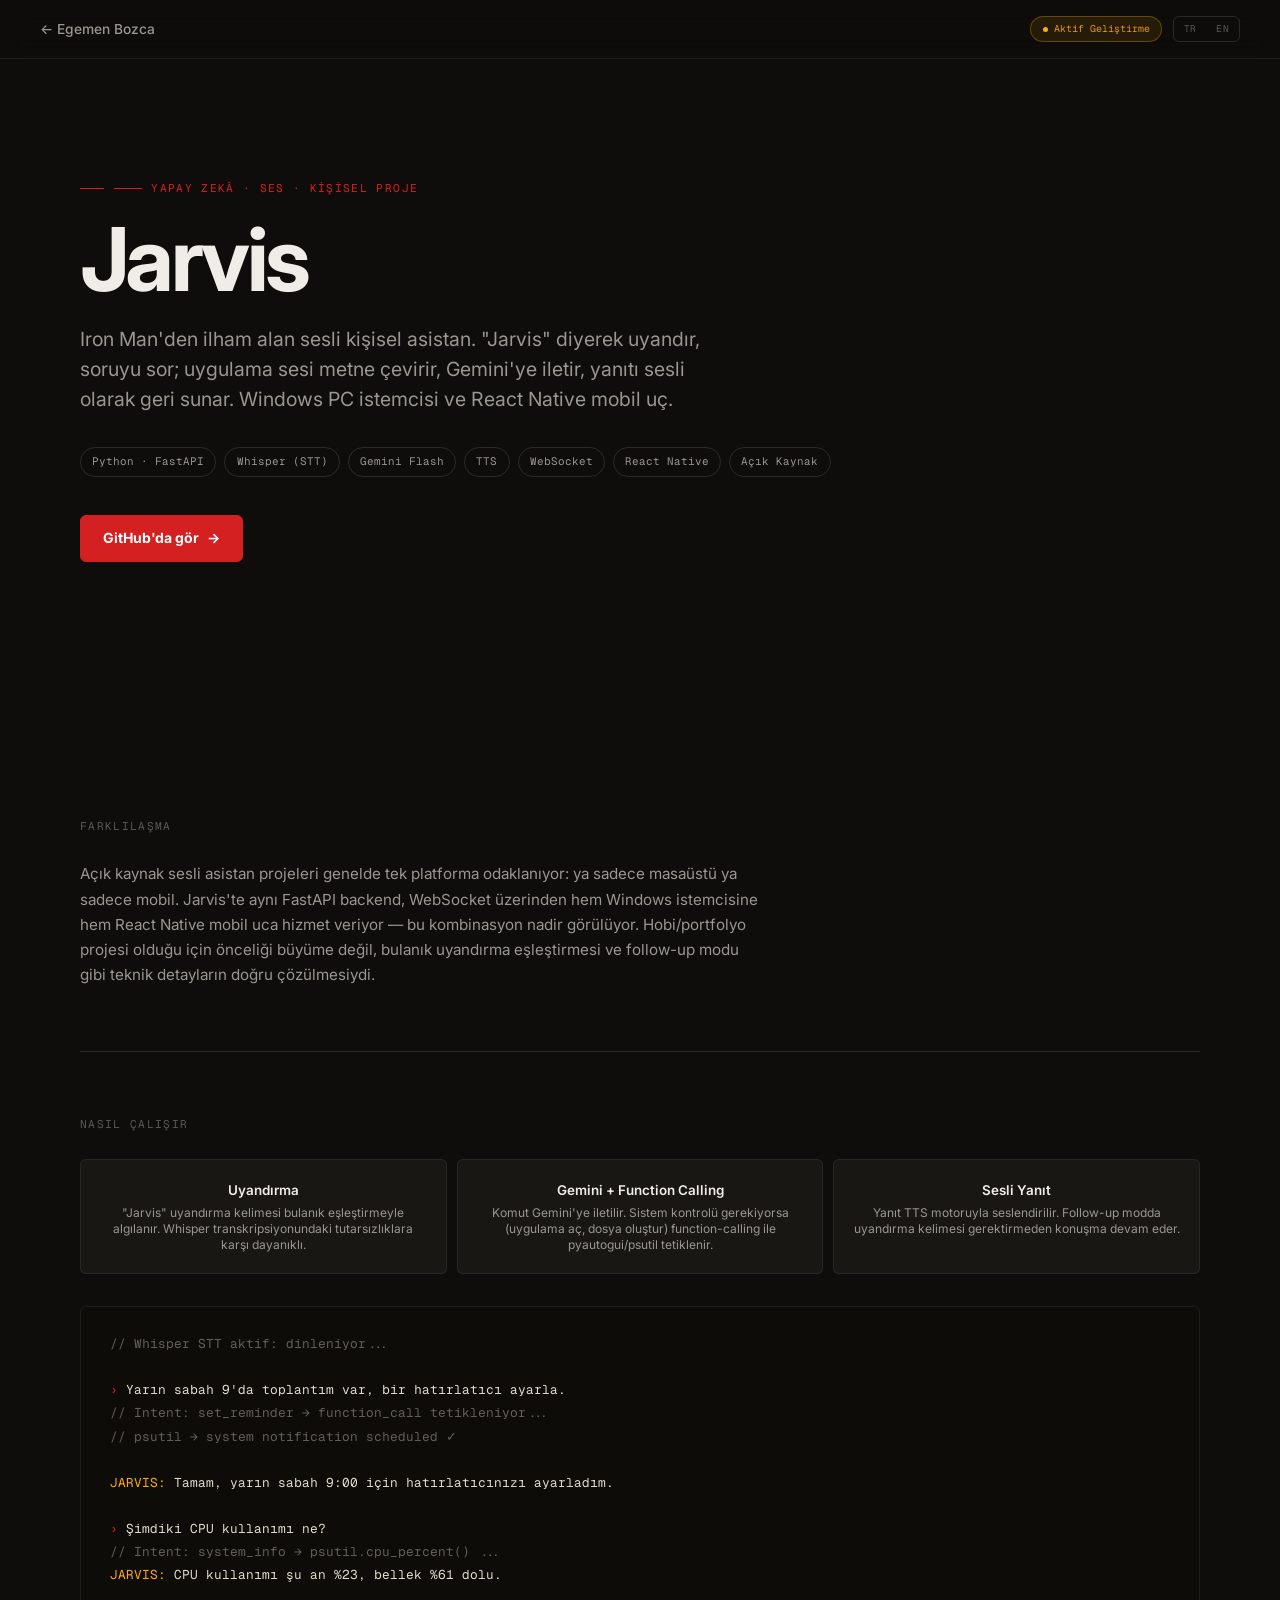
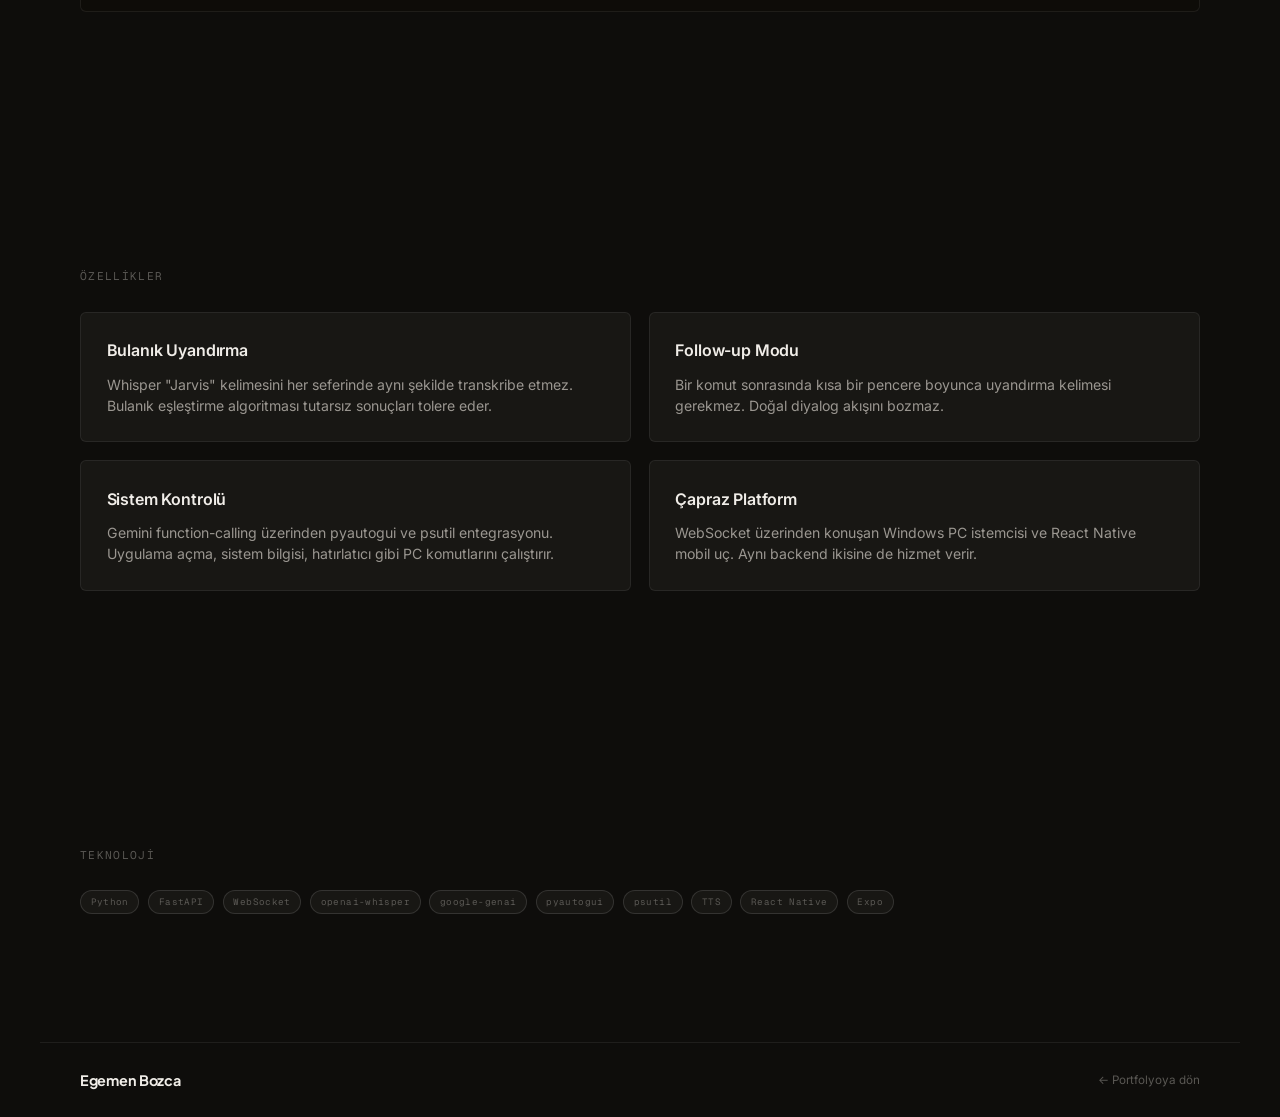
==== commit 298e1e4d: "feat: deepen all 5 case studies with real technical narrative from project notes - Looked: Why This " ====
--- a/projects/jarvis.html
+++ b/projects/jarvis.html
@@ -40,6 +40,7 @@
 .cs-flow-step h4 { font-size:0.84rem; font-weight:600; margin-bottom:0.25rem; }
 .cs-flow-step p { font-size:0.75rem; color:var(--fg-2); line-height:1.35; }
 .cs-flow-arrow { display:flex; align-items:center; justify-content:center; color:var(--accent); font-size:1.2rem; padding-top:1.5rem; }
+.cs-prose { font-size:0.95rem; color:var(--fg-2); line-height:1.65; max-width:68ch; }
 @media (max-width:700px) { .cs-features { grid-template-columns:1fr; } .cs-flow { grid-template-columns:1fr; } .cs-flow-arrow { transform:rotate(90deg); } }
 </style>
 </head>
@@ -76,6 +77,11 @@
 </section>
 
 <section class="section wrap">
+  <p class="cs-section-label" data-i18n="jarvis.why.label">Farklılaşma</p>
+  <p class="cs-prose" data-i18n="jarvis.why">Açık kaynak sesli asistan projeleri genelde tek platforma odaklanıyor: ya sadece masaüstü ya sadece mobil. Jarvis'te aynı FastAPI backend, WebSocket üzerinden hem Windows istemcisine hem React Native mobil uca hizmet veriyor — bu kombinasyon nadir görülüyor. Hobi/portfolyo projesi olduğu için önceliği büyüme değil, bulanık uyandırma eşleştirmesi ve follow-up modu gibi teknik detayların doğru çözülmesiydi.</p>
+
+  <div class="cs-divider"></div>
+
   <p class="cs-section-label" data-i18n="label.how">Nasıl Çalışır</p>
   <div class="cs-flow">
     <div class="cs-flow-step">
--- a/style.css
+++ b/style.css
@@ -70,6 +70,7 @@
 .c-ring { position: fixed; width: 28px; height: 28px; border: 1.5px solid var(--accent); border-radius: 50%; transform: translate(-50%,-50%); pointer-events: none; z-index: 9999; opacity: 0.25; transition: width 0.3s var(--ease), height 0.3s var(--ease), opacity 0.3s; }
 .cursor.hover .c-ring { width: 44px; height: 44px; opacity: 0.45; }
 body:not(.has-cursor) .cursor { display: none; }
+body.has-cursor, body.has-cursor * { cursor: none; }
 
 /* ---------- Eyebrow ---------- */
 .eyebrow {
@@ -157,13 +158,13 @@
    HERO
    ============================================================ */
 .hero {
-  min-height: 100svh; display: grid;
+  min-height: 92svh; display: grid;
   grid-template-columns: 55fr 45fr;
   align-items: center;
   padding-top: 64px;
   gap: 2rem;
 }
-.hero-copy { padding: clamp(4rem, 8vw, 7rem) 0 4rem var(--gutter); }
+.hero-copy { padding: clamp(1rem, 3vw, 2rem) 0 4rem var(--gutter); }
 .hero-eyebrow { font-family: var(--mono); font-size: 0.65rem; letter-spacing: 0.14em; text-transform: uppercase; color: var(--fg-3); margin-bottom: 1.8rem; }
 .hero-title {
   font-family: var(--display); font-size: clamp(3rem, 6vw, 5rem);
@@ -193,63 +194,46 @@
 @keyframes marqueeScroll { to { transform: translateX(-50%); } }
 
 /* ============================================================
-   PROJECTS HEAD
-   ============================================================ */
-.projects-head { padding: clamp(3rem, 6vw, 5rem) 0 clamp(1.5rem, 3vw, 2.5rem); border-top: 1px solid var(--line); }
+   PAGE TITLES (shared)
+   ============================================================ */
 .ph-title { font-family: var(--display); font-size: clamp(2rem, 4vw, 3rem); font-weight: 800; letter-spacing: -0.04em; }
 
 /* ============================================================
-   LOOKED — STICKY SCROLL
-   ============================================================ */
-.feat-looked-outer { height: 400vh; position: relative; }
-.feat-looked-intro { padding: clamp(4rem, 7vw, 6rem) 0 3rem; border-bottom: 1px solid var(--line); }
-.feat-looked-intro .wrap { display: grid; grid-template-columns: 1fr 1fr; gap: 3rem; align-items: end; }
-.f-eyebrow { font-family: var(--mono); font-size: 0.62rem; letter-spacing: 0.10em; text-transform: uppercase; color: var(--accent); display: flex; align-items: center; gap: 0.5rem; margin-bottom: 0.9rem; }
+   LOOKED — FAN LAYOUT
+   ============================================================ */
+.feat-looked-new { border-top: 1px solid var(--line); border-bottom: 1px solid var(--line); min-height: calc(100dvh - 64px); display: flex; align-items: center; scroll-margin-top: 64px; }
+.feat-looked-inner { display: grid; grid-template-columns: 45% 55%; gap: clamp(3rem, 6vw, 5.5rem); align-items: center; padding-block: clamp(1.5rem, 3vw, 2.5rem); width: 100%; }
+.f-eyebrow { font-family: var(--mono); font-size: 0.68rem; letter-spacing: 0.10em; text-transform: uppercase; color: var(--accent); display: flex; align-items: center; gap: 0.5rem; margin-bottom: 1rem; }
 .f-eyebrow::before { content: ""; width: 20px; height: 1px; background: var(--accent); }
-.feat-title { font-family: var(--display); font-size: clamp(2.4rem, 5vw, 4rem); font-weight: 800; letter-spacing: -0.04em; line-height: 1; margin-bottom: 1rem; }
-.feat-desc { font-size: 1rem; color: var(--fg-2); line-height: 1.6; max-width: 46ch; }
-.feat-meta { display: flex; flex-wrap: wrap; gap: 0.4rem; margin-top: 1.2rem; }
-.feat-cta { display: flex; gap: 0.6rem; flex-wrap: wrap; margin-top: 1.6rem; }
-.feat-looked-sticky {
-  position: sticky; top: 0; height: 100svh; overflow: hidden;
-  display: grid; grid-template-columns: 52% 48%;
-  background: var(--bg);
-}
-.phone-col {
-  display: flex; align-items: center; justify-content: center;
-  padding: 2rem; background: var(--bg-2); border-right: 1px solid var(--line);
-}
-.phone-frame {
-  width: clamp(180px, 24vw, 260px); aspect-ratio: 9/19;
-  background: var(--bg-3); border-radius: 36px;
-  border: 2px solid var(--line-2); overflow: hidden; position: relative;
-  box-shadow: 0 32px 80px rgba(0,0,0,0.5);
-}
-.phone-screen { position: absolute; inset: 0; opacity: 0; transition: opacity 0.5s var(--ease); }
-.phone-screen.active { opacity: 1; }
-.phone-screen img { width: 100%; height: 100%; object-fit: cover; }
-.features-col { display: flex; flex-direction: column; justify-content: center; padding: 3rem clamp(2rem, 4vw, 4rem); gap: 0; overflow: hidden; }
-.looked-feat { padding: 1.6rem 0; border-bottom: 1px solid var(--line); opacity: 0.3; transition: opacity 0.4s var(--ease), border-color 0.4s; cursor: default; }
-.looked-feat.active { opacity: 1; border-bottom-color: var(--accent); }
-.looked-feat h3 { font-family: var(--display); font-size: 1.05rem; font-weight: 700; letter-spacing: -0.02em; margin-bottom: 0.4rem; }
-.looked-feat p { font-size: 0.88rem; color: var(--fg-2); line-height: 1.55; }
+.feat-title { font-family: var(--display); font-size: clamp(3rem, 6vw, 5rem); font-weight: 800; letter-spacing: -0.04em; line-height: 1; margin-bottom: 1.1rem; }
+.feat-desc { font-size: 1.1rem; color: var(--fg-2); line-height: 1.6; max-width: 46ch; }
+.feat-meta { display: flex; flex-wrap: wrap; gap: 0.5rem; margin-top: 1.3rem; }
+.feat-cta { display: flex; gap: 0.7rem; flex-wrap: wrap; margin-top: 1.8rem; }
+.looked-fan { display: flex; flex-direction: column; align-items: center; gap: 1.8rem; }
+.fan-stage { position: relative; width: 320px; height: 452px; flex-shrink: 0; }
+.fan-card { position: absolute; width: 230px; left: 50%; top: 0; border-radius: 18px; overflow: hidden; box-shadow: 0 28px 90px rgba(0,0,0,0.55); transition: transform 0.5s cubic-bezier(0.34,1.15,0.64,1), opacity 0.4s; cursor: pointer; }
+.fan-card img { width: 100%; display: block; }
+.fan-front      { z-index: 3; transform: translateX(-50%) translateY(-12px) rotate(0deg); opacity: 1; }
+.fan-back-right { z-index: 2; transform: translateX(calc(-50% + 58px)) translateY(20px) rotate(10deg); opacity: 0.8; }
+.fan-back-left  { z-index: 1; transform: translateX(calc(-50% - 58px)) translateY(20px) rotate(-10deg); opacity: 0.8; }
+.fan-tabs { display: flex; gap: 0.4rem; flex-wrap: wrap; justify-content: center; }
+.fan-tab { font-family: var(--mono); font-size: 0.58rem; letter-spacing: 0.07em; text-transform: uppercase; padding: 0.38rem 0.85rem; border: 1px solid var(--line-2); border-radius: 99px; color: var(--fg-3); background: var(--bg-2); cursor: pointer; transition: background 0.2s, color 0.2s, border-color 0.2s; }
+.fan-tab.active { background: var(--accent); color: #fff; border-color: var(--accent); }
+.fan-tab:not(.active):hover { border-color: var(--line); color: var(--fg); }
 @media (max-width: 780px) {
-  .feat-looked-outer { height: auto; }
-  .feat-looked-sticky { position: static; display: block; height: auto; }
-  .feat-looked-intro .wrap { grid-template-columns: 1fr; }
-  .phone-col { padding: 2rem; }
-  .features-col { padding: 2rem var(--gutter); gap: 0; }
-  .looked-feat { opacity: 1; border-bottom-color: var(--line); }
+  .feat-looked-inner { grid-template-columns: 1fr; }
+  .fan-stage { width: 250px; height: 353px; }
+  .fan-card { width: 178px; }
 }
 
 /* ============================================================
    AKADEMIKCHATBOT — SVG DIAGRAM
    ============================================================ */
-.feat-rag { background: var(--bg-2); border-top: 1px solid var(--line); border-bottom: 1px solid var(--line); padding: clamp(4rem, 7vw, 6rem) 0; }
-.feat-rag .wrap { display: grid; grid-template-columns: 45% 55%; gap: 4rem; align-items: center; }
+.feat-rag { background: var(--bg-2); border-bottom: 1px solid var(--line); min-height: calc(100dvh - 64px); display: flex; align-items: center; padding-block: clamp(2rem, 4vw, 3rem); scroll-margin-top: 64px; }
+.feat-rag .wrap { display: grid; grid-template-columns: 45% 55%; gap: clamp(3rem, 6vw, 5.5rem); align-items: center; width: 100%; }
 .feat-rag-copy { }
-.feat-rag-copy .feat-title { font-size: clamp(2rem, 4.5vw, 3.5rem); }
-.rag-badge { display: inline-flex; align-items: center; gap: 0.4rem; font-family: var(--mono); font-size: 0.6rem; background: rgba(212,32,32,0.1); color: var(--accent); border: 1px solid rgba(212,32,32,0.25); border-radius: 99px; padding: 0.26rem 0.7rem; margin-top: 1.2rem; }
+.feat-rag-copy .feat-title { font-size: clamp(2.4rem, 5vw, 4.2rem); }
+.rag-badge { display: inline-flex; align-items: center; gap: 0.4rem; font-family: var(--mono); font-size: 0.66rem; background: rgba(212,32,32,0.1); color: var(--accent); border: 1px solid rgba(212,32,32,0.25); border-radius: 99px; padding: 0.32rem 0.85rem; margin-top: 1.4rem; }
 .rag-diagram-wrap { position: relative; }
 .rag-diagram { width: 100%; overflow: visible; }
 .rag-center-node { fill: var(--bg-3); stroke: var(--accent); stroke-width: 2; transition: stroke-width 0.2s; transform-box: fill-box; transform-origin: center; animation: centerPulse 3s ease-in-out infinite; }
@@ -276,11 +260,12 @@
 /* ============================================================
    PROJECT GRID
    ============================================================ */
-.proj-grid { display: grid; grid-template-columns: repeat(3,1fr); gap: 1px; background: var(--line); border-top: 1px solid var(--line); }
+.proj-grid-section { min-height: calc(100dvh - 64px); display: flex; align-items: center; scroll-margin-top: 64px; }
+.proj-grid { width: 100%; display: grid; grid-template-columns: repeat(3,1fr); gap: 1px; background: var(--line); border-top: 1px solid var(--line); border-bottom: 1px solid var(--line); }
 .proj-card { background: var(--bg); padding: clamp(1.6rem, 3vw, 2.4rem); position: relative; overflow: hidden; transition: background 0.2s; }
 .proj-card:hover { background: var(--bg-2); }
 .proj-card canvas { position: absolute; inset: 0; width: 100%; height: 100%; opacity: 0; transition: opacity 0.4s var(--ease); pointer-events: none; }
-.proj-card:hover canvas { opacity: 1; }
+.proj-card:hover canvas { opacity: 0.7; }
 .proj-card-inner { position: relative; z-index: 1; }
 .proj-type { font-family: var(--mono); font-size: 0.58rem; letter-spacing: 0.10em; text-transform: uppercase; color: var(--fg-3); margin-bottom: 0.8rem; }
 .proj-name { font-family: var(--display); font-size: 1.5rem; font-weight: 800; letter-spacing: -0.03em; margin-bottom: 0.5rem; }
@@ -295,6 +280,7 @@
    ABOUT
    ============================================================ */
 .about-section { border-top: 1px solid var(--line); }
+.about-section .ph-title { margin-bottom: 2rem; }
 .about-inner { display: grid; grid-template-columns: 1.1fr 0.9fr; gap: clamp(3rem, 6vw, 6rem); align-items: start; }
 .about-lead { font-size: clamp(1rem, 1.8vw, 1.2rem); color: var(--fg-2); line-height: 1.7; margin-bottom: 2rem; }
 .about-lead strong { color: var(--fg); }
@@ -302,6 +288,8 @@
 .stack-group { display: flex; flex-direction: column; gap: 0.5rem; }
 .stack-name { font-family: var(--mono); font-size: 0.6rem; letter-spacing: 0.10em; text-transform: uppercase; color: var(--fg-3); }
 .about-cv { display: flex; gap: 0.6rem; flex-wrap: wrap; }
+.btn--cv { background: var(--bg-2); color: var(--fg-2); border-color: rgba(var(--accent-rgb), 0.4); font-size: 0.82rem; padding: 0.55rem 1.1rem; }
+.btn--cv:hover { background: var(--bg-3); color: var(--fg); border-color: var(--accent); box-shadow: 0 0 20px rgba(var(--accent-rgb), 0.22); transform: translateY(-1px); }
 .meta-list { display: flex; flex-direction: column; gap: 0; }
 .meta-row { display: flex; gap: 1rem; padding: 1rem 0; border-bottom: 1px solid var(--line); }
 .mk { font-family: var(--mono); font-size: 0.6rem; letter-spacing: 0.08em; text-transform: uppercase; color: var(--fg-3); min-width: 6rem; padding-top: 0.1rem; }
@@ -343,6 +331,7 @@
 .tl-kind { font-family: var(--mono); font-size: 0.58rem; letter-spacing: 0.08em; text-transform: uppercase; color: var(--accent); display: inline-block; margin-bottom: 0.3rem; }
 .tl-role { font-size: 0.95rem; font-weight: 600; letter-spacing: -0.01em; }
 .tl-org { font-size: 0.82rem; color: var(--fg-2); margin-top: 0.1rem; }
+.tl-desc { font-size: 0.85rem; color: var(--fg-3); line-height: 1.55; margin-top: 0.6rem; max-width: 58ch; }
 @media (max-width: 500px) {
   .tl-item { grid-template-columns: 1fr; gap: 0.4rem; }
 }
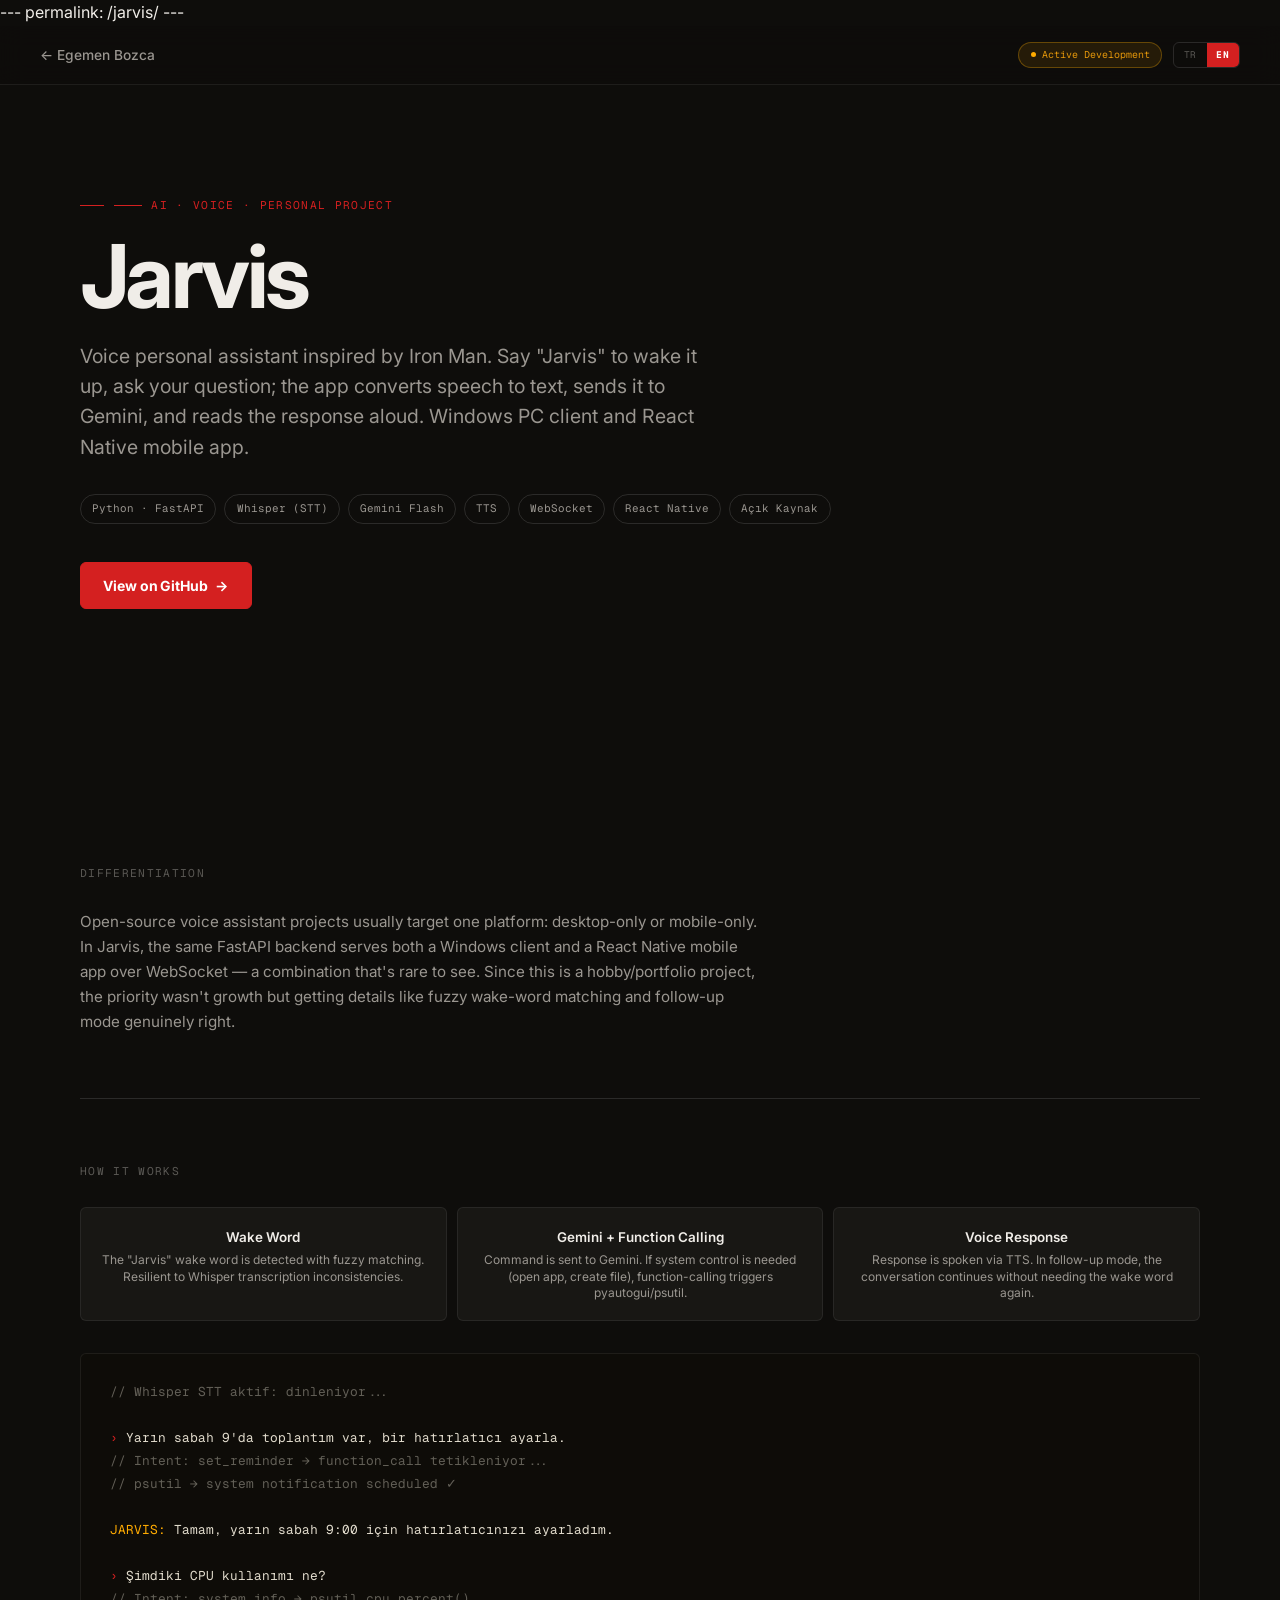
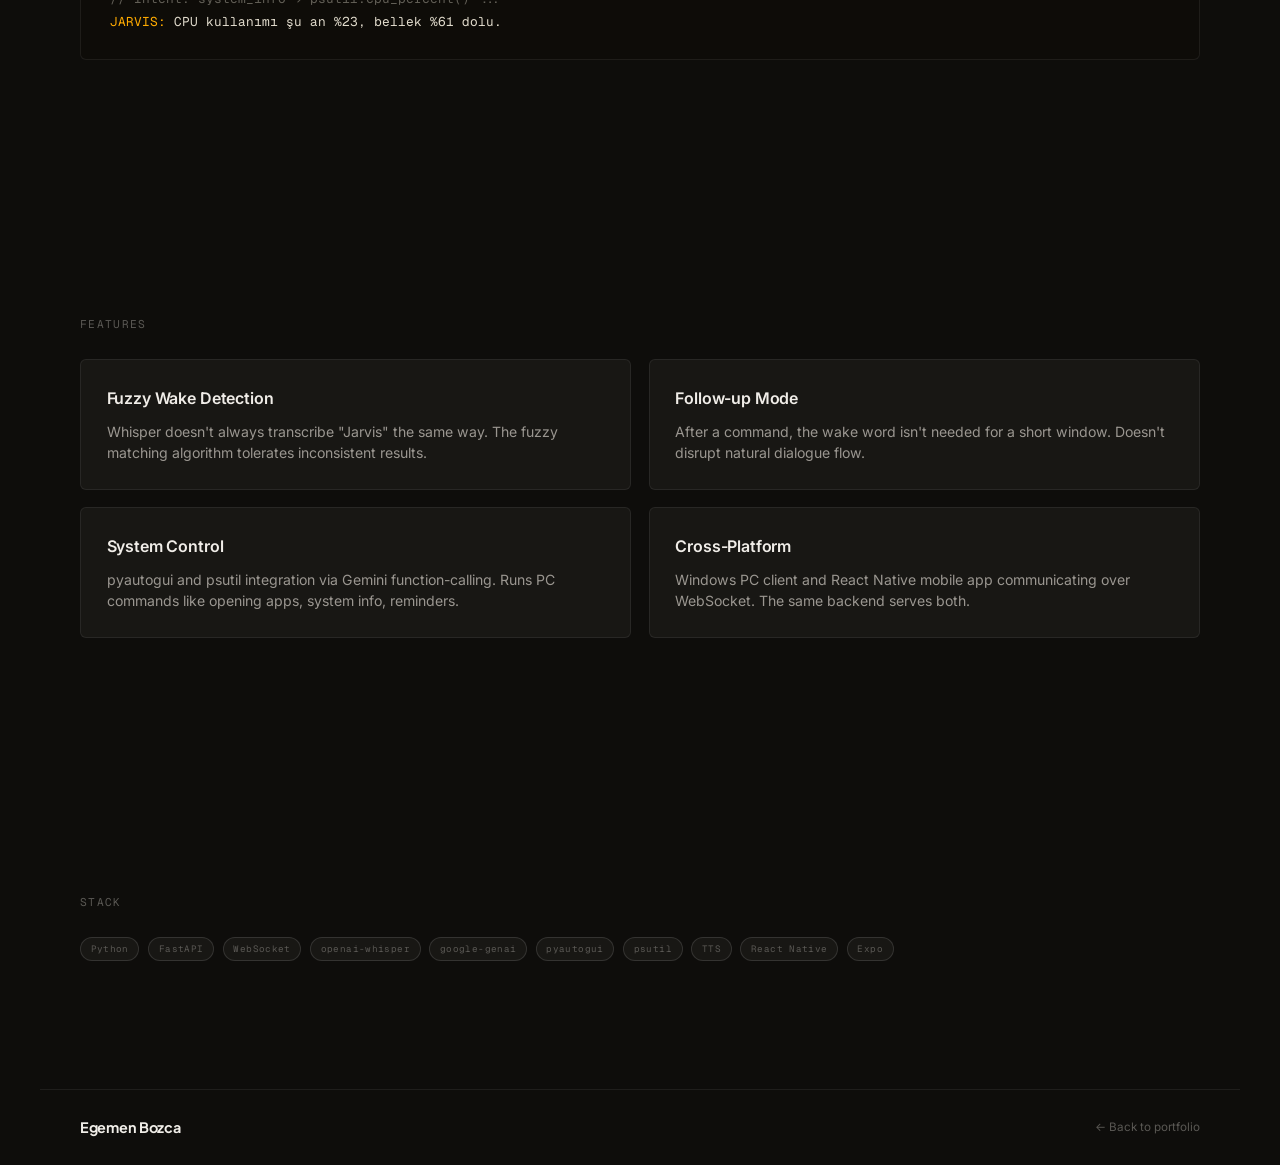
==== commit e5961f54: "feat: clean URLs for case study pages via Jekyll permalinks - Added front matter with permalink (/lo" ====
--- a/projects/jarvis.html
+++ b/projects/jarvis.html
@@ -1,4 +1,7 @@
-﻿<!DOCTYPE html>
+﻿---
+permalink: /jarvis/
+---
+<!DOCTYPE html>
 <html lang="tr">
 <head>
 <meta charset="UTF-8">
@@ -158,6 +161,6 @@
     <a href="../index.html" class="to-top" data-i18n="footer.back">← Portfolyoya dön</a>
   </div>
 </footer>
-<script src="cs-lang.js"></script>
+<script src="../cs-lang.js"></script>
 </body>
 </html>
